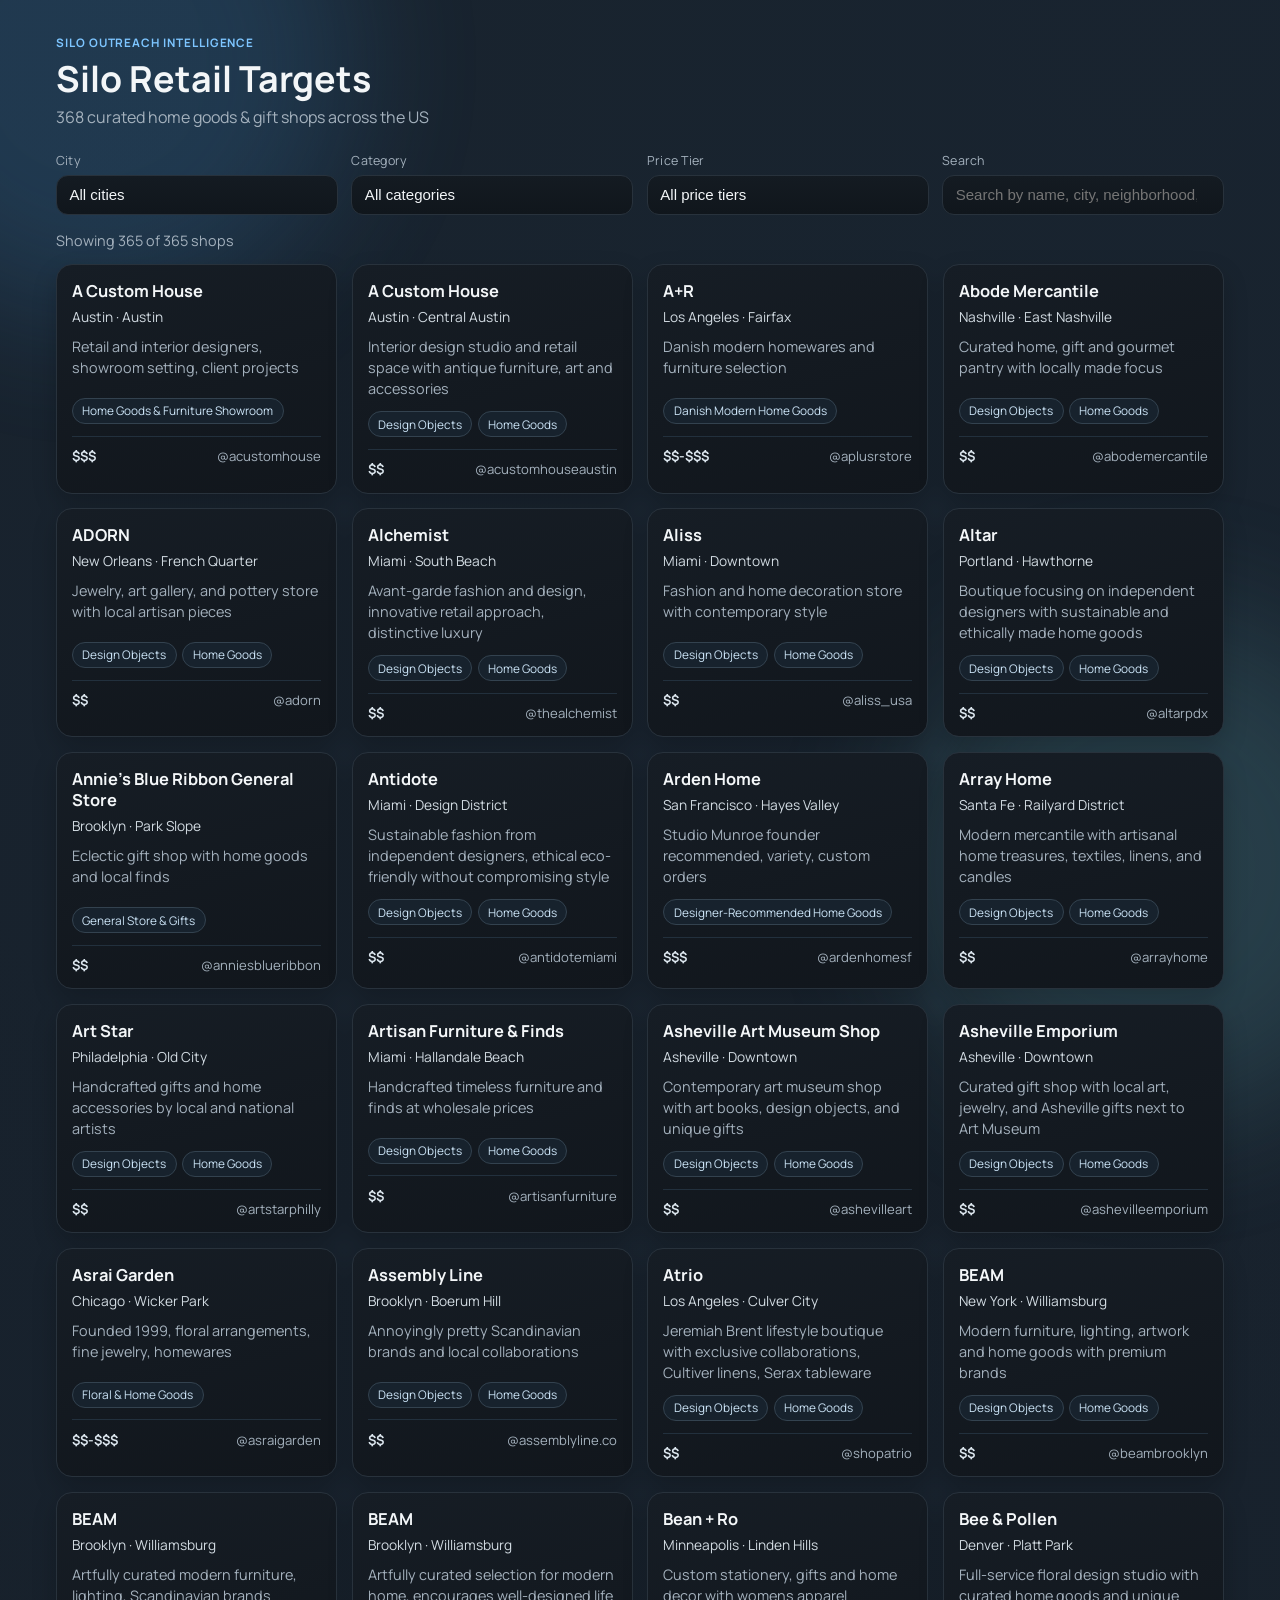
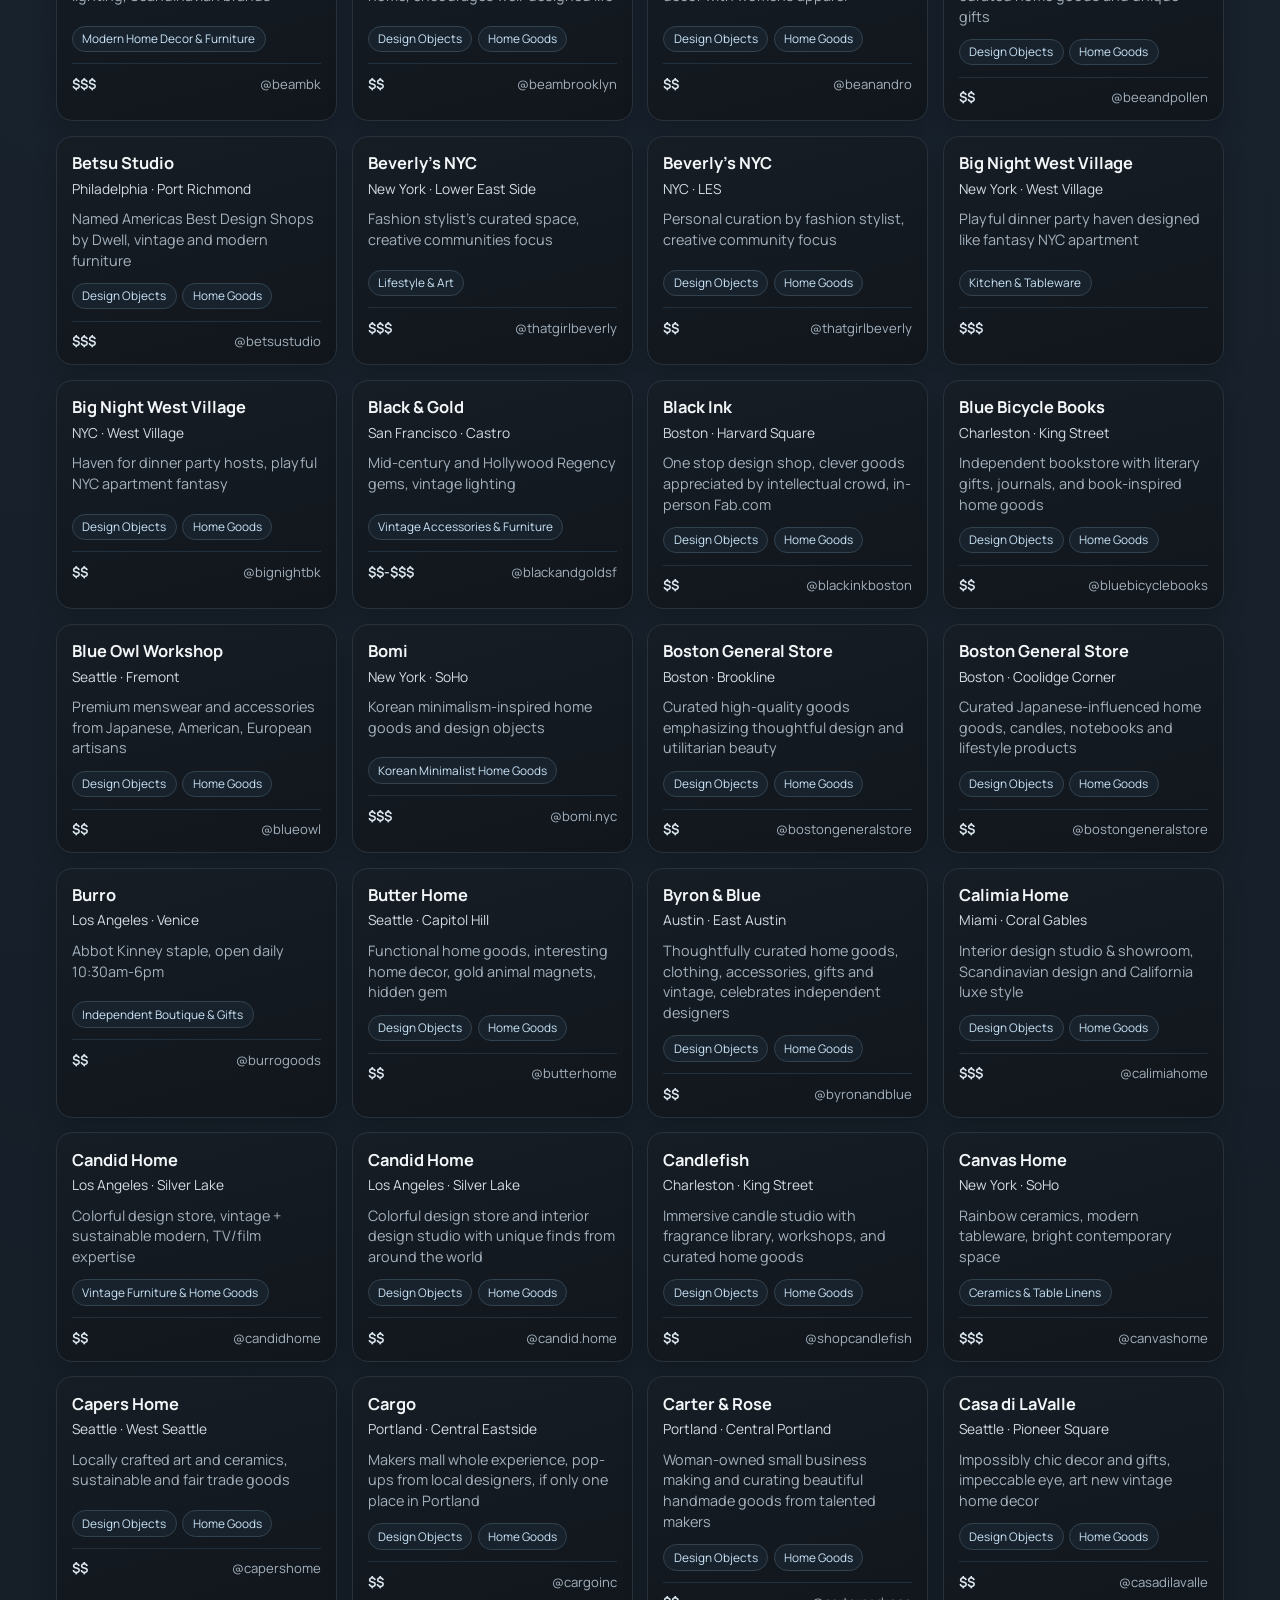
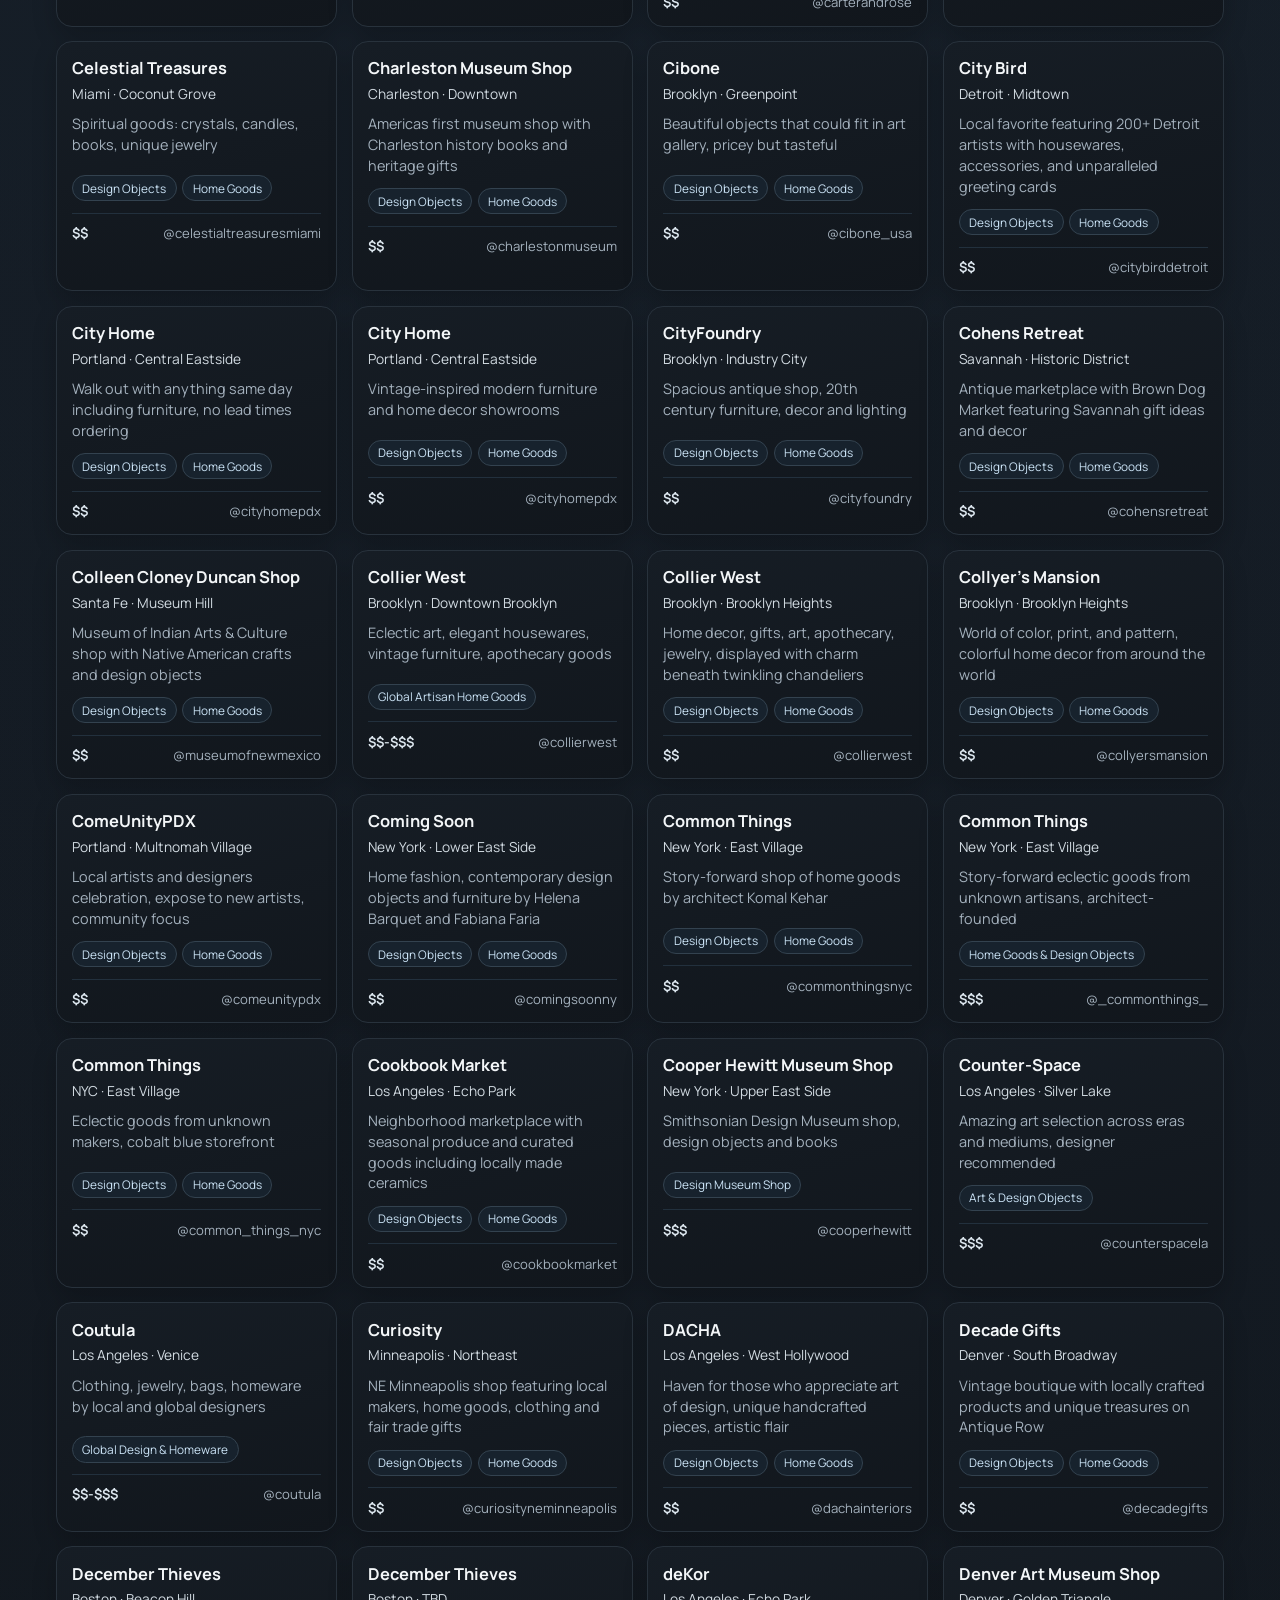
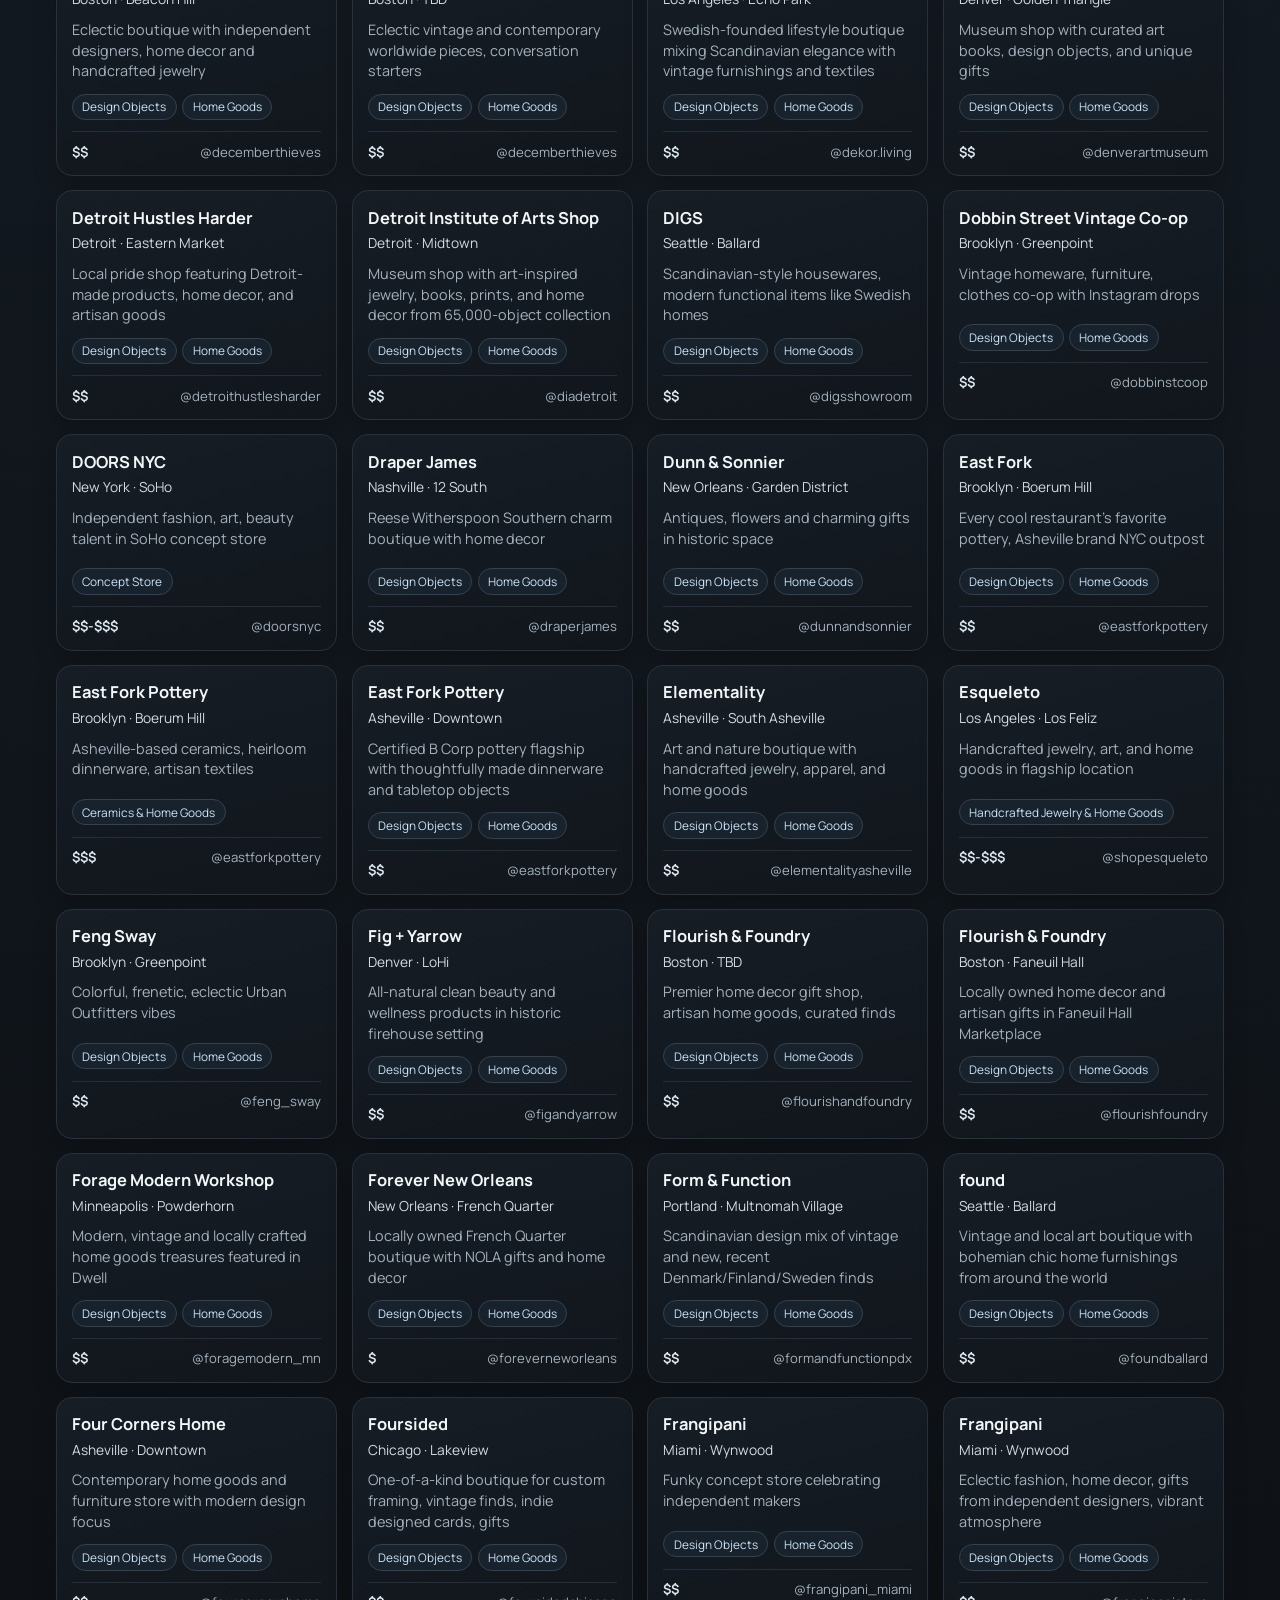
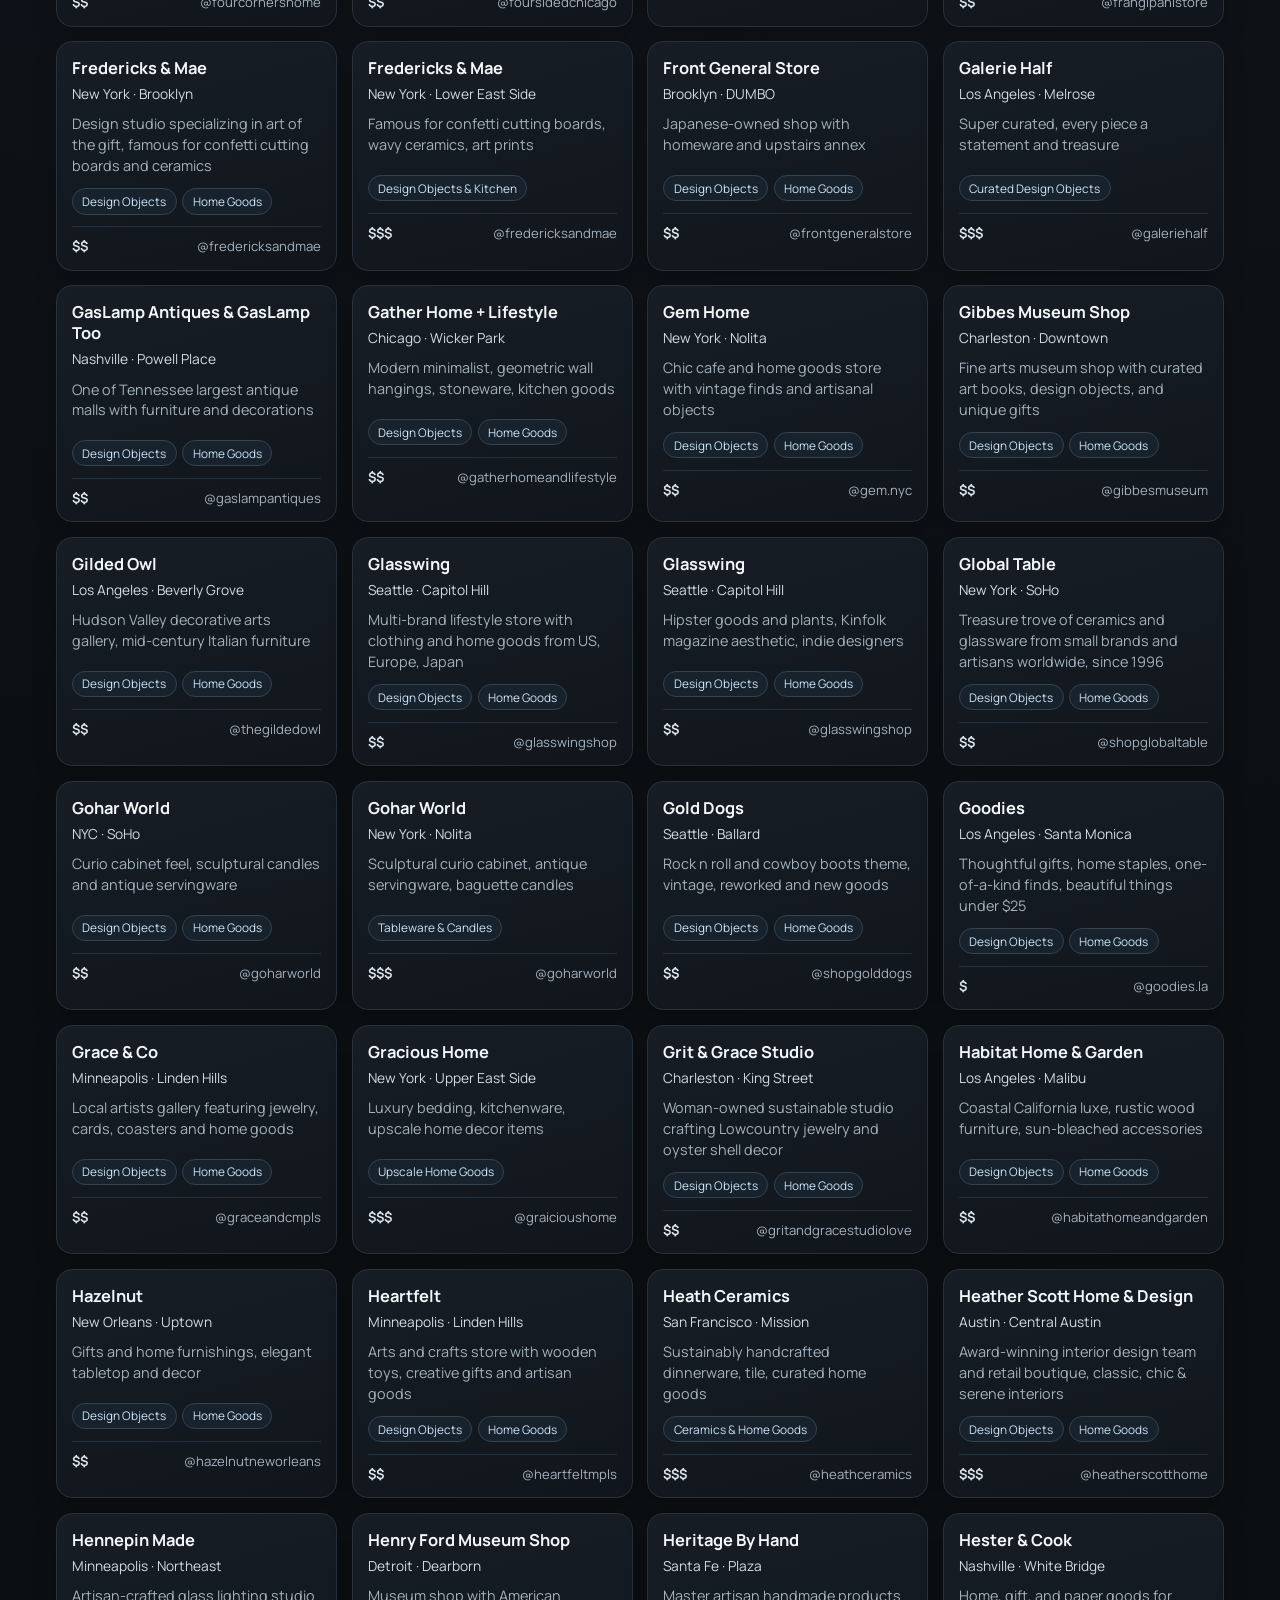
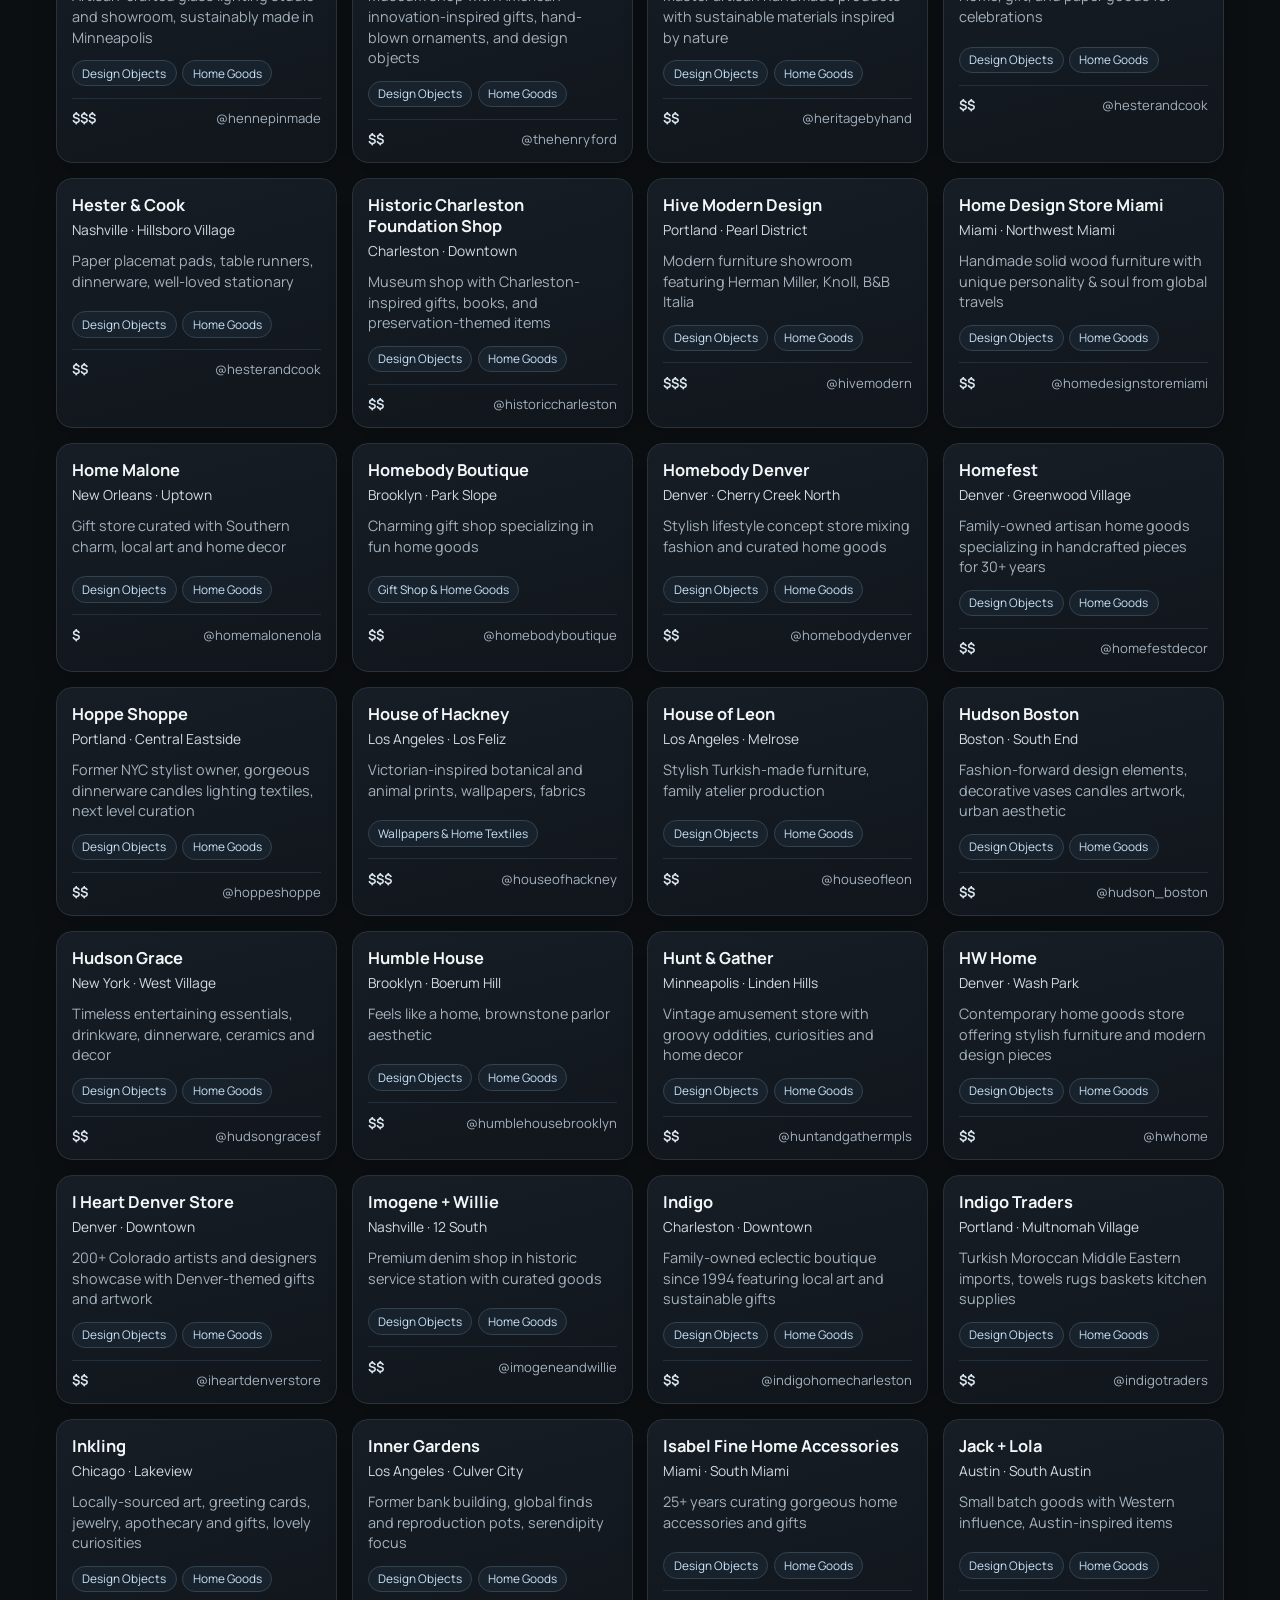
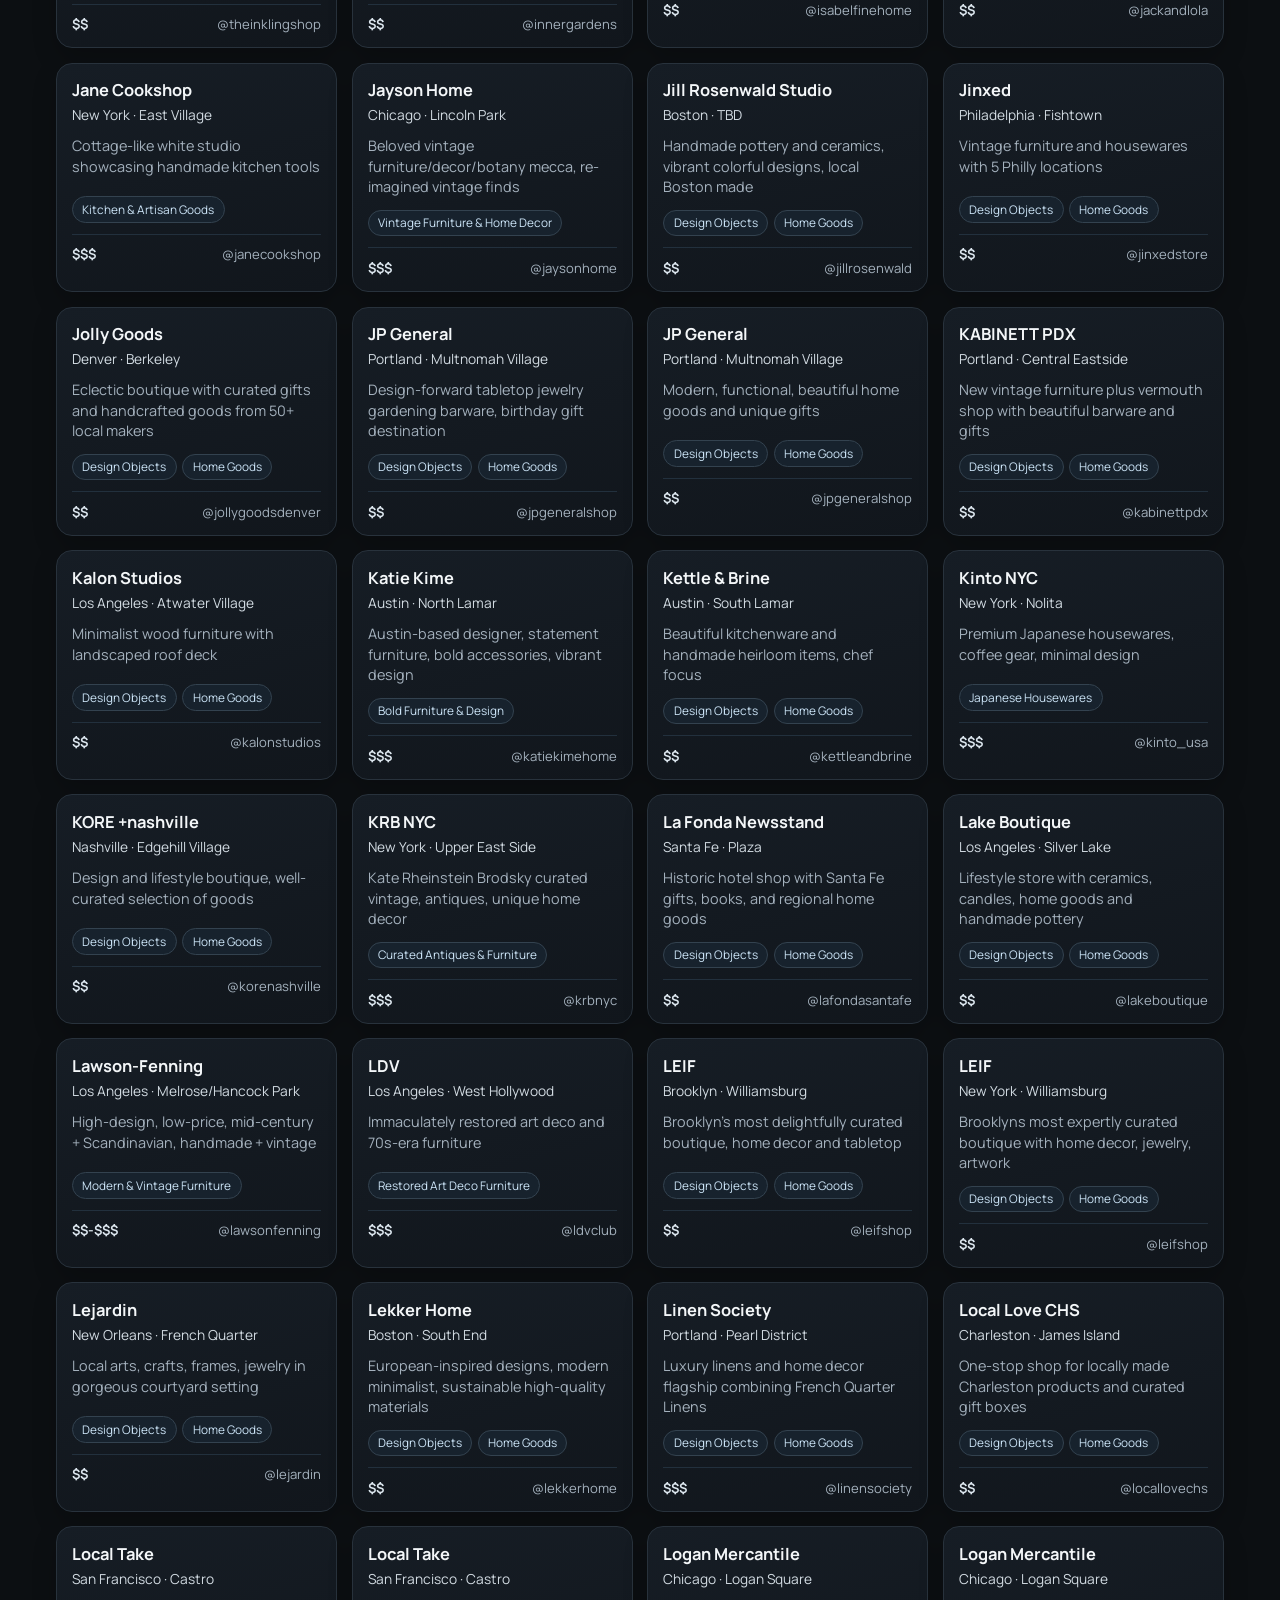
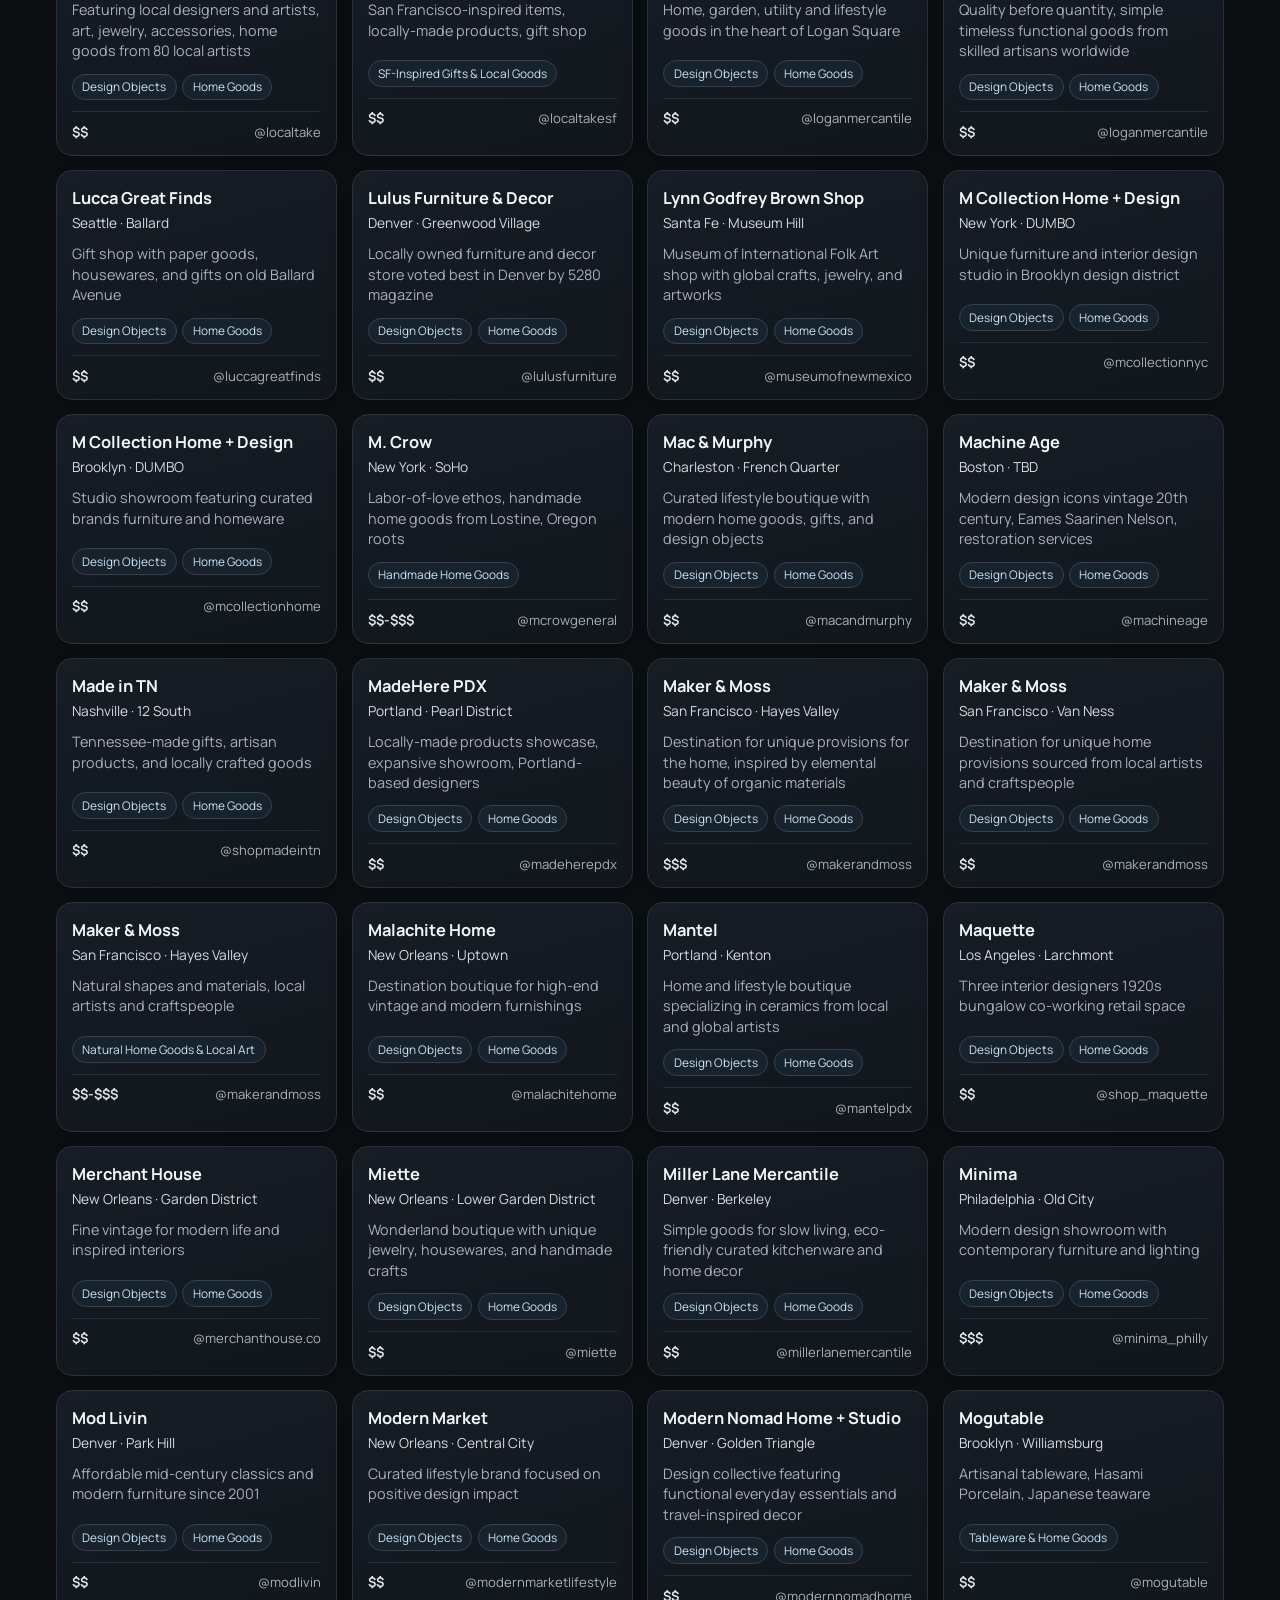
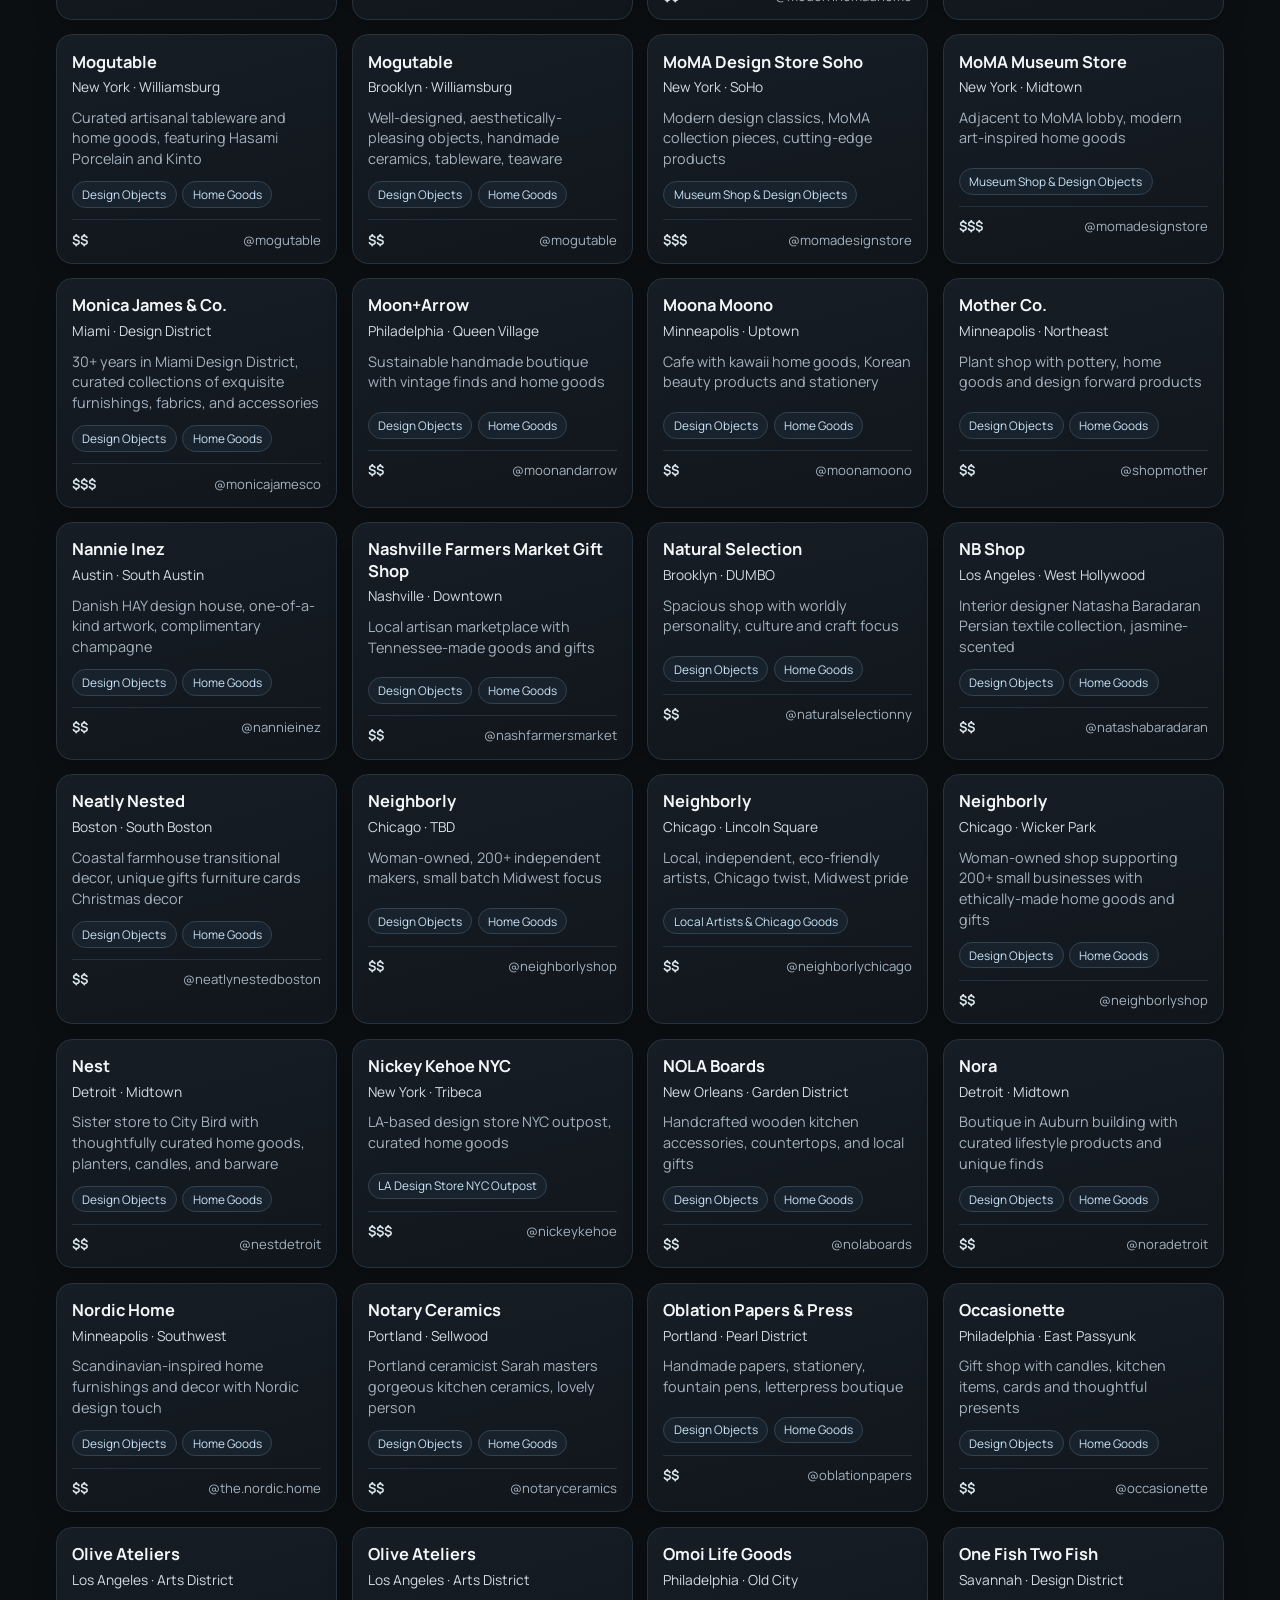
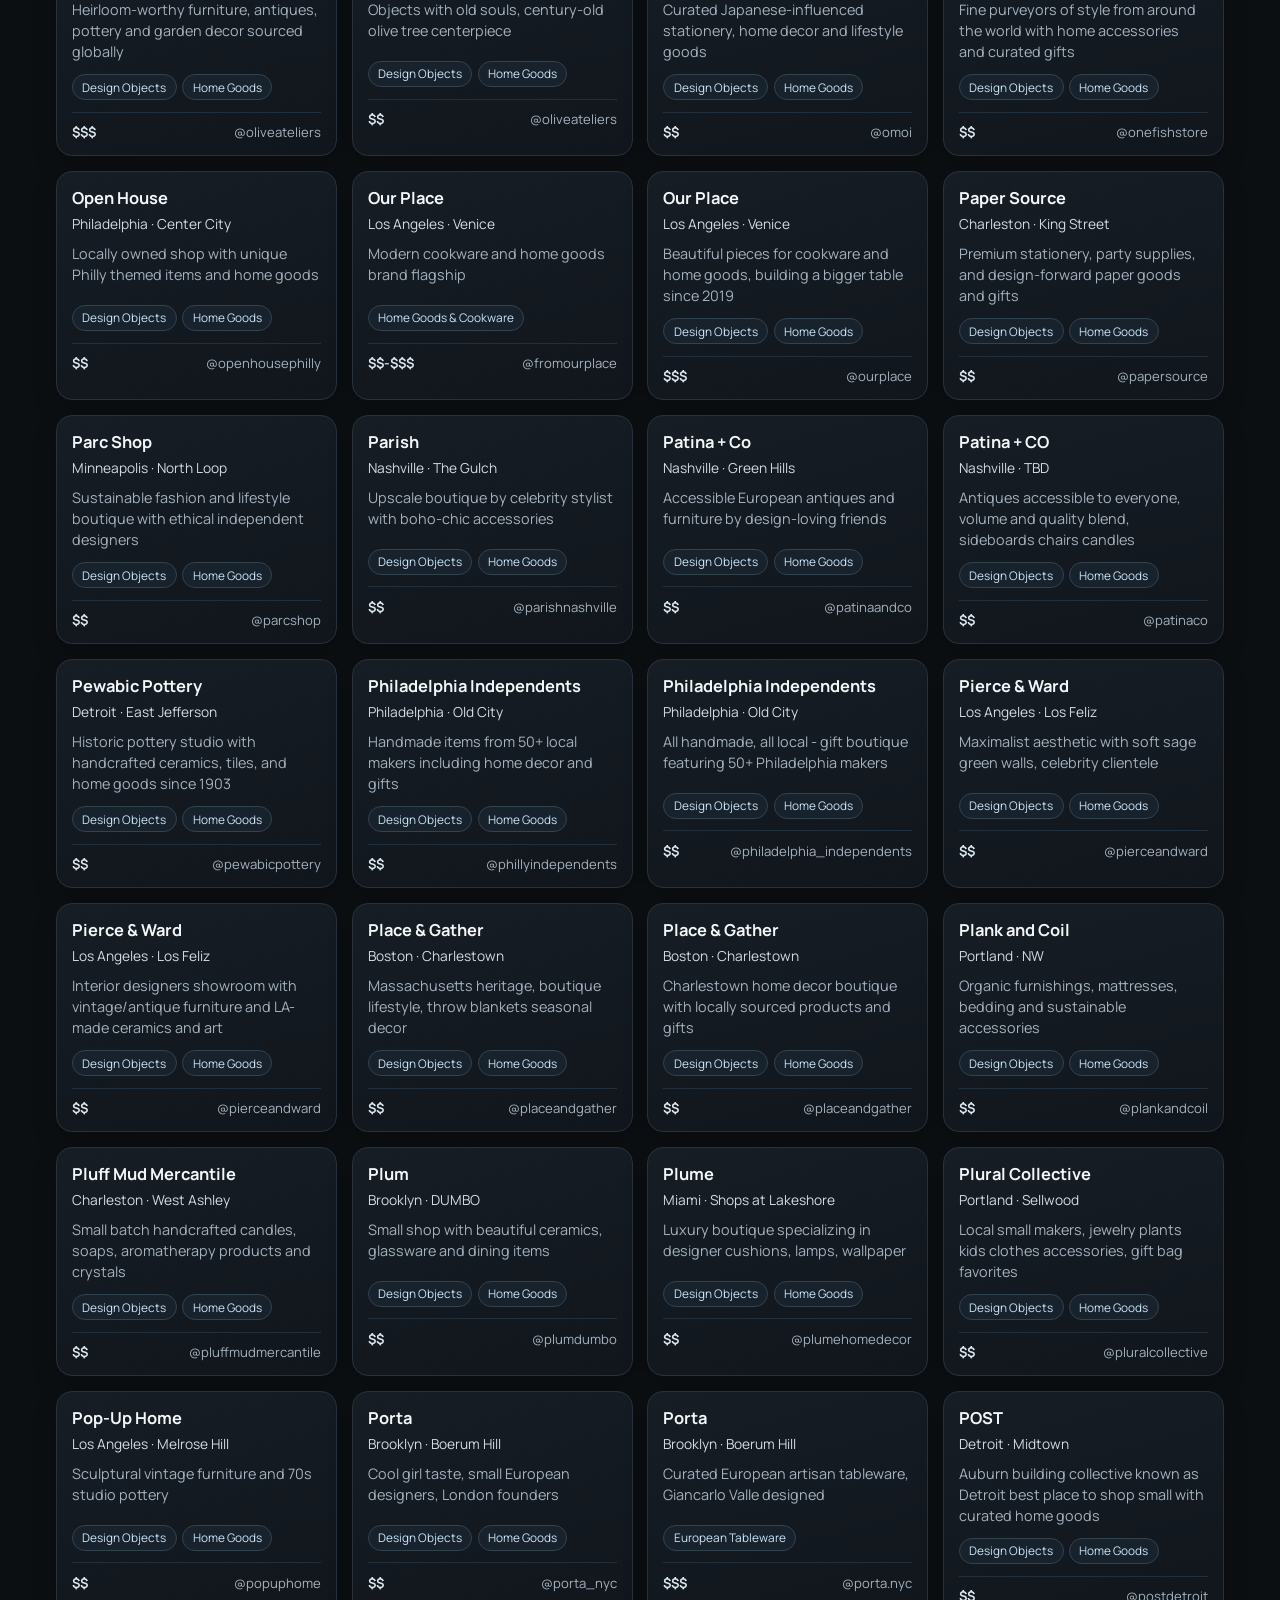
==== index.html @ c19bee5c "Silo retail targets site — 365 curated shops" ====
<!doctype html>
<html lang="en">
  <head>
    <meta charset="UTF-8" />
    <meta name="viewport" content="width=device-width, initial-scale=1.0" />
    <title>Silo Retail Targets</title>
    <link rel="preconnect" href="https://fonts.googleapis.com" />
    <link rel="preconnect" href="https://fonts.gstatic.com" crossorigin />
    <link
      href="https://fonts.googleapis.com/css2?family=Manrope:wght@400;500;600;700;800&display=swap"
      rel="stylesheet"
    />
    <link rel="stylesheet" href="style.css" />
  </head>
  <body>
    <div class="bg-glow bg-glow-1" aria-hidden="true"></div>
    <div class="bg-glow bg-glow-2" aria-hidden="true"></div>

    <main class="page">
      <header class="hero">
        <p class="hero-kicker">Silo Outreach Intelligence</p>
        <h1>Silo Retail Targets</h1>
        <p class="hero-subtitle">368 curated home goods &amp; gift shops across the US</p>
      </header>

      <section class="controls" aria-label="Shop Filters">
        <label class="control">
          <span>City</span>
          <select id="cityFilter">
            <option value="">All cities</option>
          </select>
        </label>

        <label class="control">
          <span>Category</span>
          <select id="categoryFilter">
            <option value="">All categories</option>
          </select>
        </label>

        <label class="control">
          <span>Price Tier</span>
          <select id="priceFilter">
            <option value="">All price tiers</option>
          </select>
        </label>

        <label class="control control-search">
          <span>Search</span>
          <input
            id="searchInput"
            type="search"
            placeholder="Search by name, city, neighborhood, or vibe"
            autocomplete="off"
          />
        </label>
      </section>

      <section class="meta">
        <p id="resultsCount" aria-live="polite"></p>
      </section>

      <section id="cardGrid" class="card-grid" aria-label="Shops"></section>
    </main>

    <script src="script.js"></script>
  </body>
</html>
---- style.css ----
:root {
  --bg: #0c0f12;
  --surface: #13181d;
  --surface-2: #1a2128;
  --text: #f3f6f8;
  --muted: #a4b1bd;
  --accent: #7dc5ff;
  --accent-soft: #4d83ad;
  --border: #28323c;
  --good: #8bd8b3;
  --shadow: 0 18px 45px rgba(0, 0, 0, 0.35);
}

* {
  box-sizing: border-box;
}

body {
  margin: 0;
  min-height: 100vh;
  font-family: "Manrope", "Segoe UI", sans-serif;
  background: radial-gradient(circle at 20% -10%, #18242f 0%, transparent 35%),
    radial-gradient(circle at 90% 0%, #1b2330 0%, transparent 32%), var(--bg);
  color: var(--text);
}

.bg-glow {
  position: fixed;
  pointer-events: none;
  width: 32rem;
  height: 32rem;
  border-radius: 50%;
  filter: blur(70px);
  opacity: 0.18;
  z-index: -1;
}

.bg-glow-1 {
  background: #48a1e9;
  top: -12rem;
  left: -10rem;
}

.bg-glow-2 {
  background: #6bbcc4;
  bottom: -14rem;
  right: -8rem;
}

.page {
  max-width: 1200px;
  margin: 0 auto;
  padding: 2.2rem 1rem 3rem;
}

.hero {
  margin-bottom: 1.5rem;
}

.hero-kicker {
  margin: 0;
  color: var(--accent);
  text-transform: uppercase;
  letter-spacing: 0.08em;
  font-size: 0.73rem;
  font-weight: 700;
}

h1 {
  margin: 0.45rem 0 0.4rem;
  font-size: clamp(1.7rem, 2.8vw, 2.5rem);
  line-height: 1.15;
}

.hero-subtitle {
  margin: 0;
  color: var(--muted);
}

.controls {
  display: grid;
  grid-template-columns: repeat(4, minmax(0, 1fr));
  gap: 0.85rem;
  margin: 1.5rem 0 0.95rem;
}

.control {
  display: flex;
  flex-direction: column;
  gap: 0.35rem;
}

.control span {
  color: var(--muted);
  font-size: 0.78rem;
  letter-spacing: 0.02em;
}

select,
input[type="search"] {
  appearance: none;
  width: 100%;
  border: 1px solid var(--border);
  background: linear-gradient(180deg, #141b22, #10161c);
  color: var(--text);
  border-radius: 12px;
  font-size: 0.94rem;
  padding: 0.68rem 0.78rem;
  outline: none;
  transition: border-color 160ms ease, box-shadow 160ms ease;
}

select:focus,
input[type="search"]:focus {
  border-color: var(--accent-soft);
  box-shadow: 0 0 0 3px rgba(125, 197, 255, 0.16);
}

.meta {
  margin-bottom: 0.9rem;
}

#resultsCount {
  margin: 0;
  color: var(--muted);
  font-size: 0.9rem;
}

.card-grid {
  display: grid;
  grid-template-columns: repeat(auto-fill, minmax(265px, 1fr));
  gap: 0.9rem;
}

.card {
  background: linear-gradient(165deg, #161d25 0%, #11161c 100%);
  border: 1px solid var(--border);
  border-radius: 16px;
  padding: 0.95rem 0.95rem 0.9rem;
  box-shadow: 0 10px 24px rgba(0, 0, 0, 0.2);
  transition: transform 180ms ease, box-shadow 180ms ease, border-color 180ms ease;
}

.card:hover {
  transform: translateY(-3px);
  border-color: #365062;
  box-shadow: var(--shadow);
}

.shop-name {
  margin: 0 0 0.35rem;
  font-size: 1.03rem;
  line-height: 1.28;
}

.shop-name a {
  color: var(--text);
  text-decoration: none;
}

.shop-name a:hover {
  color: var(--accent);
}

.location {
  margin: 0;
  color: #d2dbe2;
  font-size: 0.86rem;
}

.vibe {
  margin: 0.72rem 0;
  color: var(--muted);
  font-size: 0.9rem;
  line-height: 1.44;
  min-height: 3.4em;
}

.tags {
  display: flex;
  flex-wrap: wrap;
  gap: 0.35rem;
  margin-bottom: 0.72rem;
}

.tag {
  display: inline-flex;
  align-items: center;
  border: 1px solid #33424f;
  color: #cce4f7;
  background: #17222d;
  border-radius: 999px;
  padding: 0.23rem 0.58rem;
  font-size: 0.74rem;
}

.card-footer {
  display: flex;
  justify-content: space-between;
  align-items: center;
  gap: 0.8rem;
  border-top: 1px solid #22303d;
  padding-top: 0.64rem;
}

.price {
  color: #dce6ee;
  font-weight: 700;
  font-size: 0.84rem;
}

.links {
  display: flex;
  align-items: center;
  gap: 0.65rem;
  flex-wrap: wrap;
  justify-content: flex-end;
}

.links a,
.rating {
  color: var(--muted);
  font-size: 0.82rem;
  text-decoration: none;
}

.links a:hover {
  color: var(--accent);
}

.rating {
  color: var(--good);
  font-weight: 600;
}

.empty {
  border: 1px dashed var(--border);
  border-radius: 14px;
  padding: 1.1rem;
  color: var(--muted);
  background: rgba(17, 22, 28, 0.65);
}

@media (max-width: 980px) {
  .controls {
    grid-template-columns: repeat(2, minmax(0, 1fr));
  }
}

@media (max-width: 640px) {
  .page {
    padding: 1.25rem 0.78rem 2.2rem;
  }

  .controls {
    grid-template-columns: 1fr;
  }

  .vibe {
    min-height: 0;
  }
}
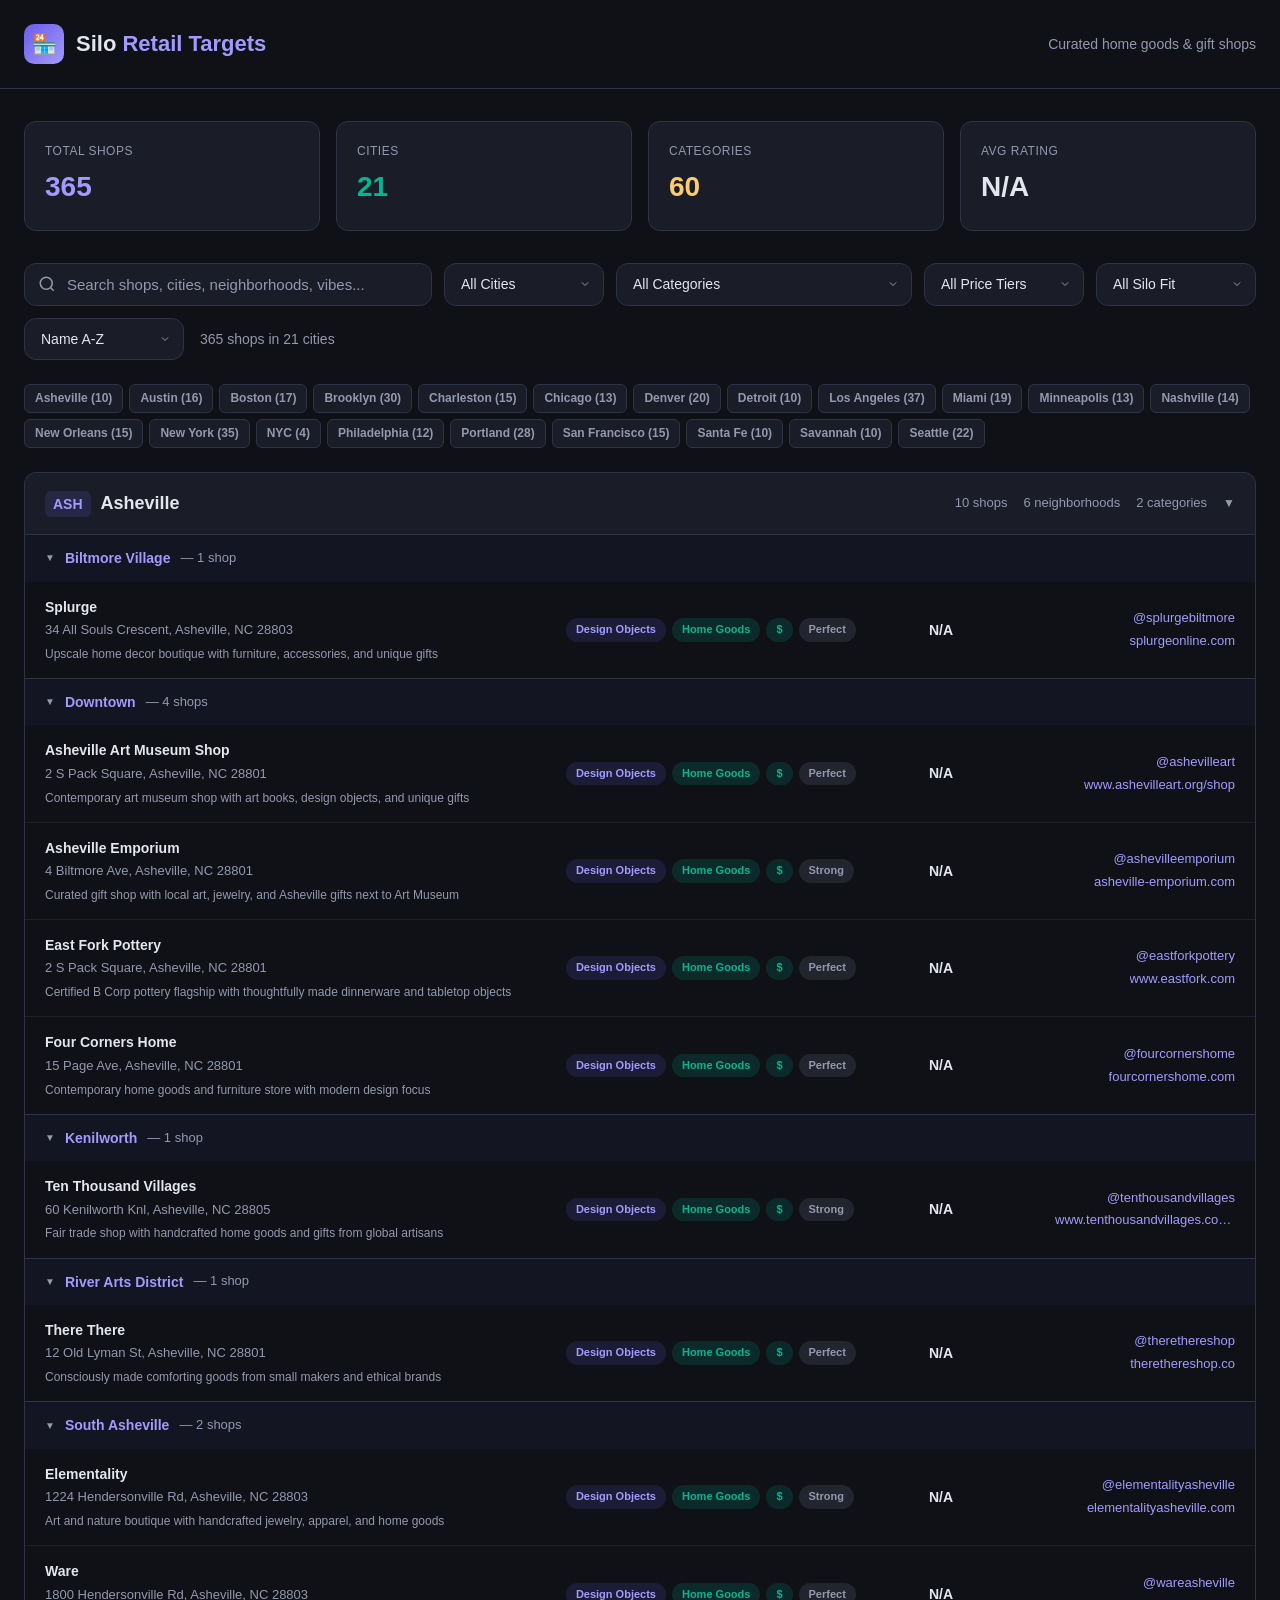
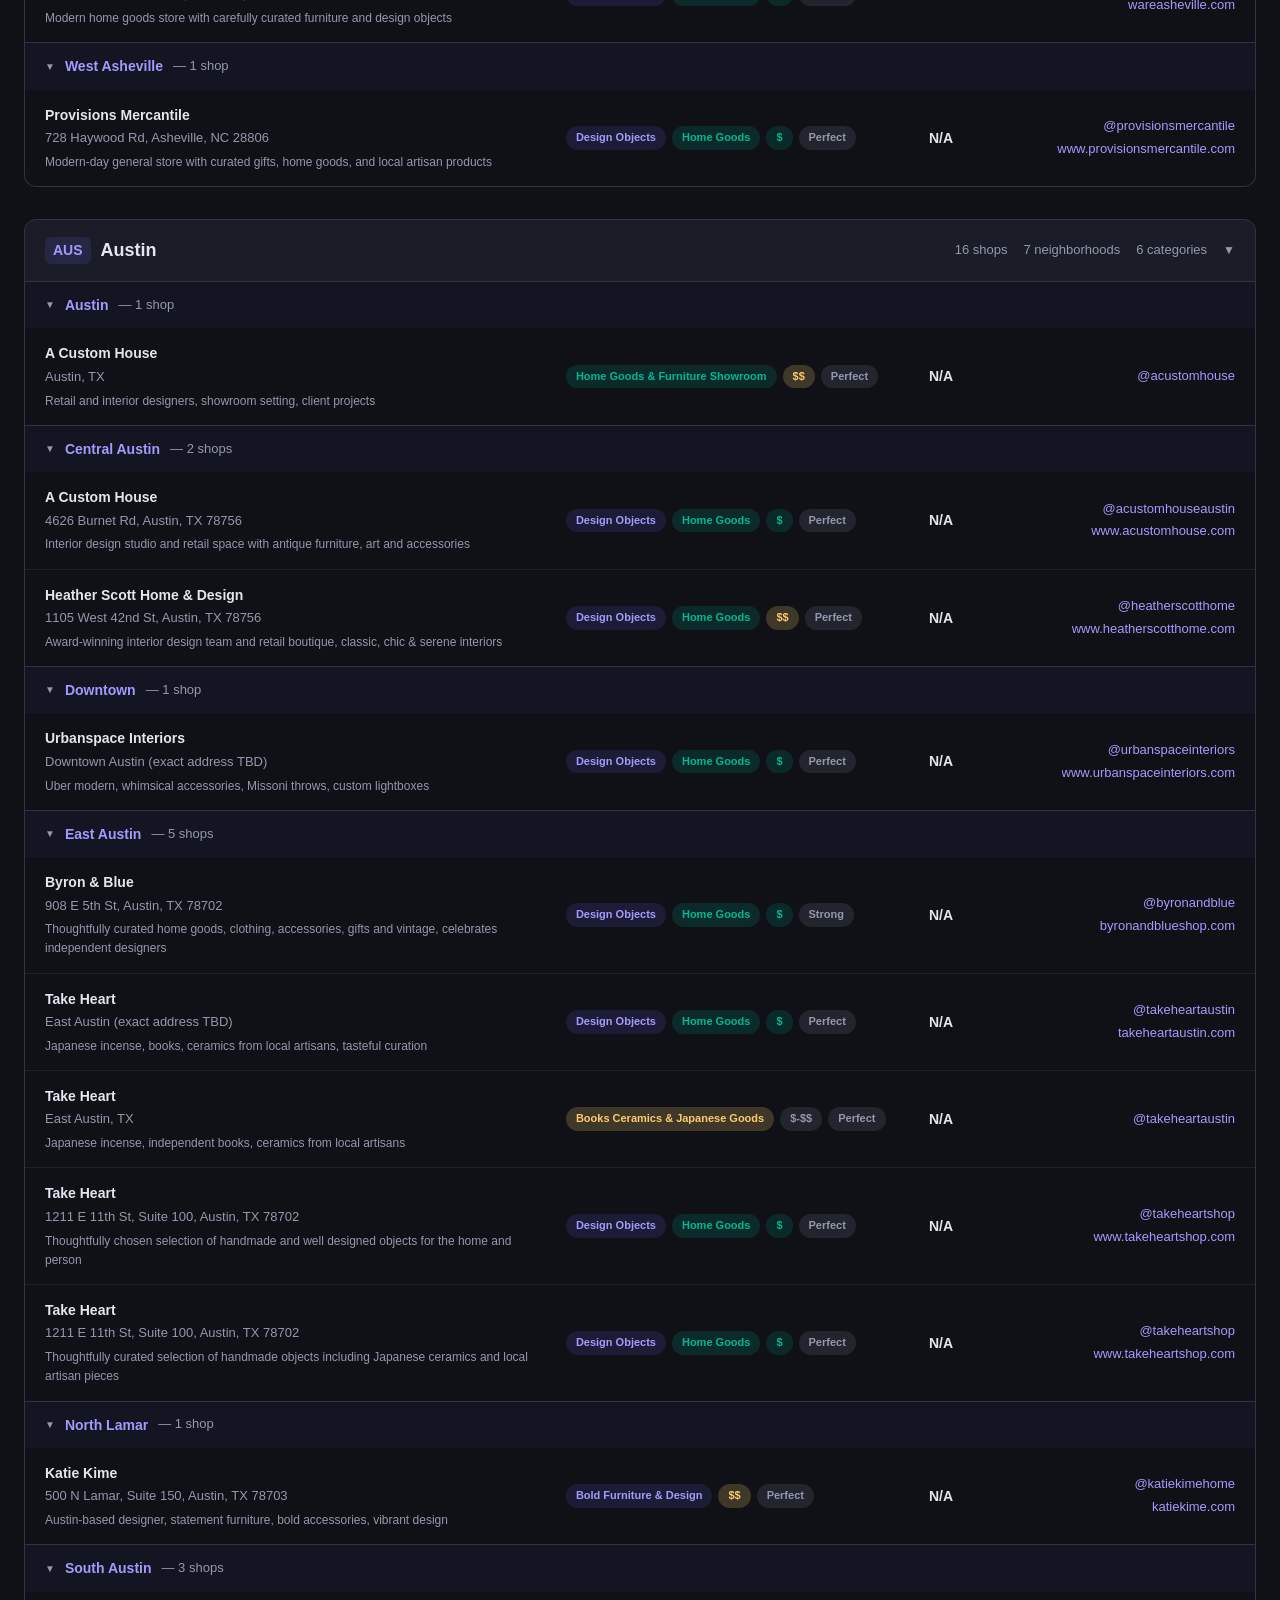
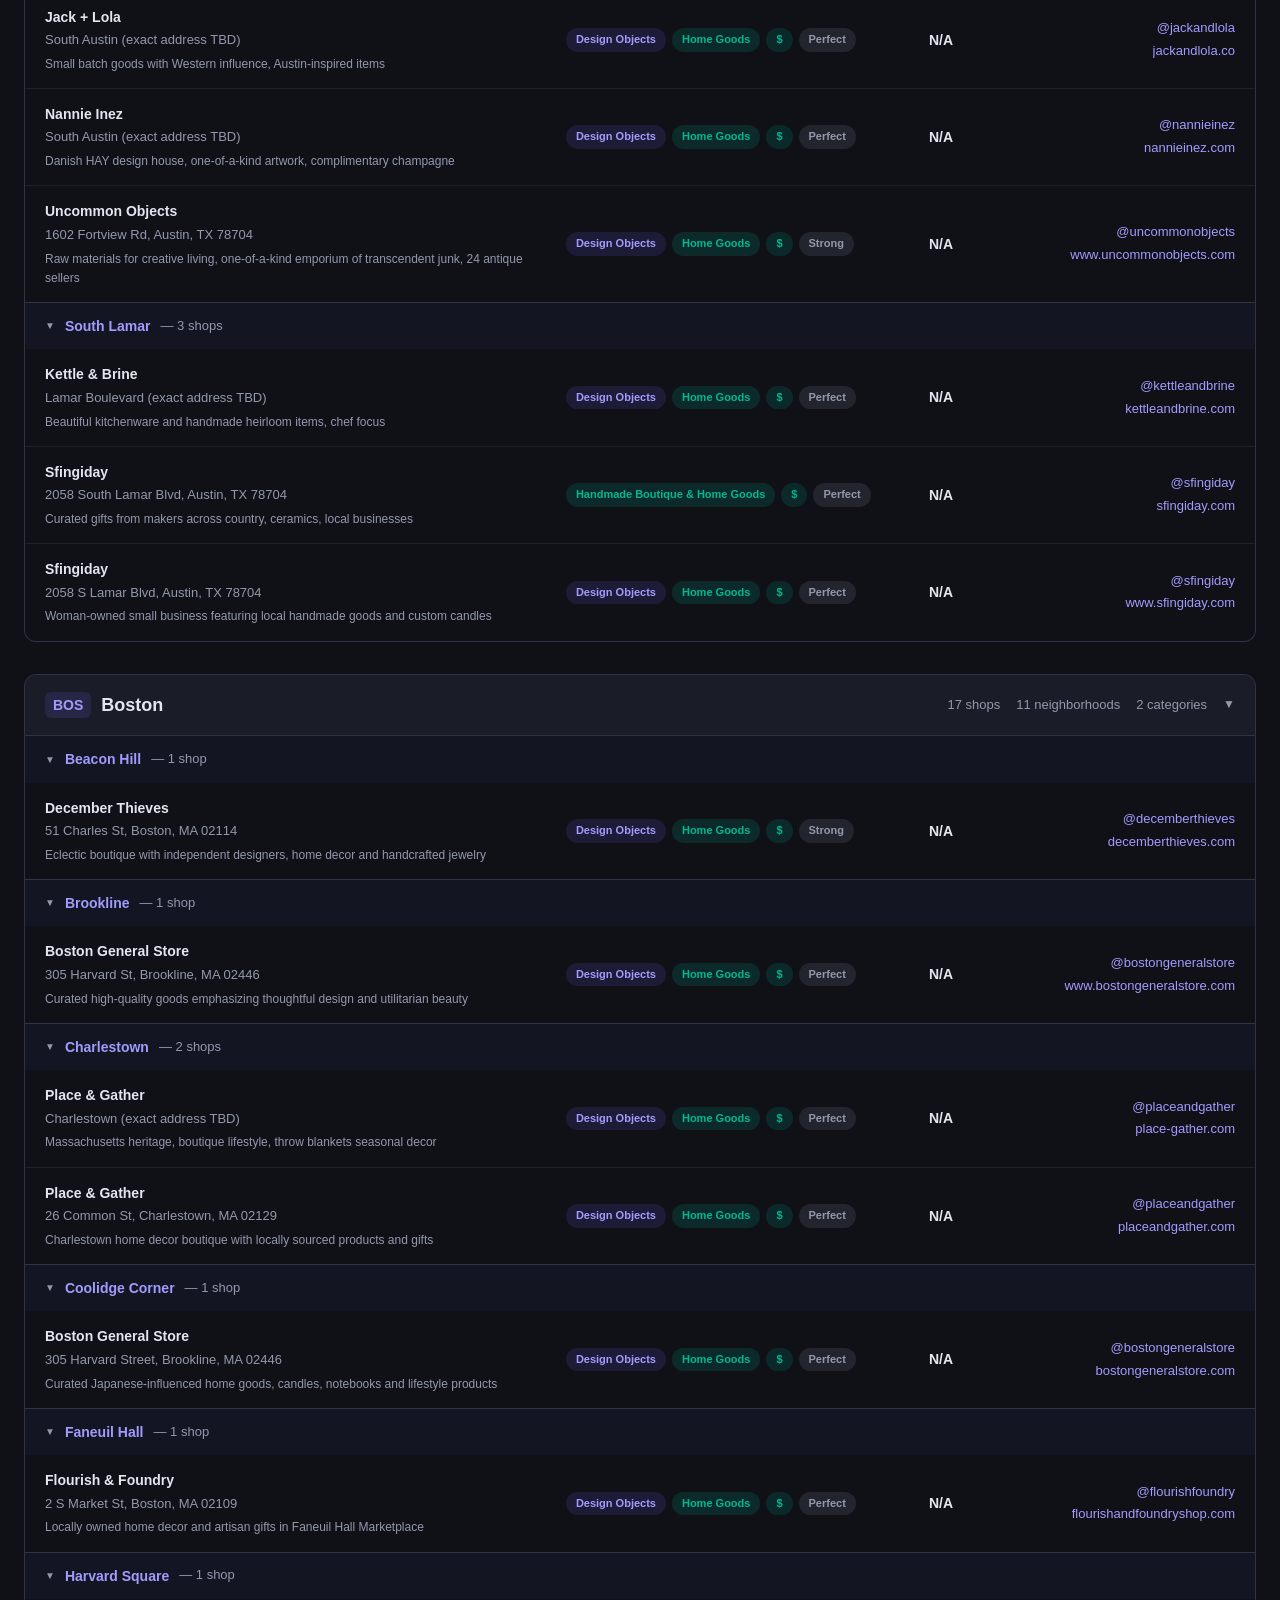
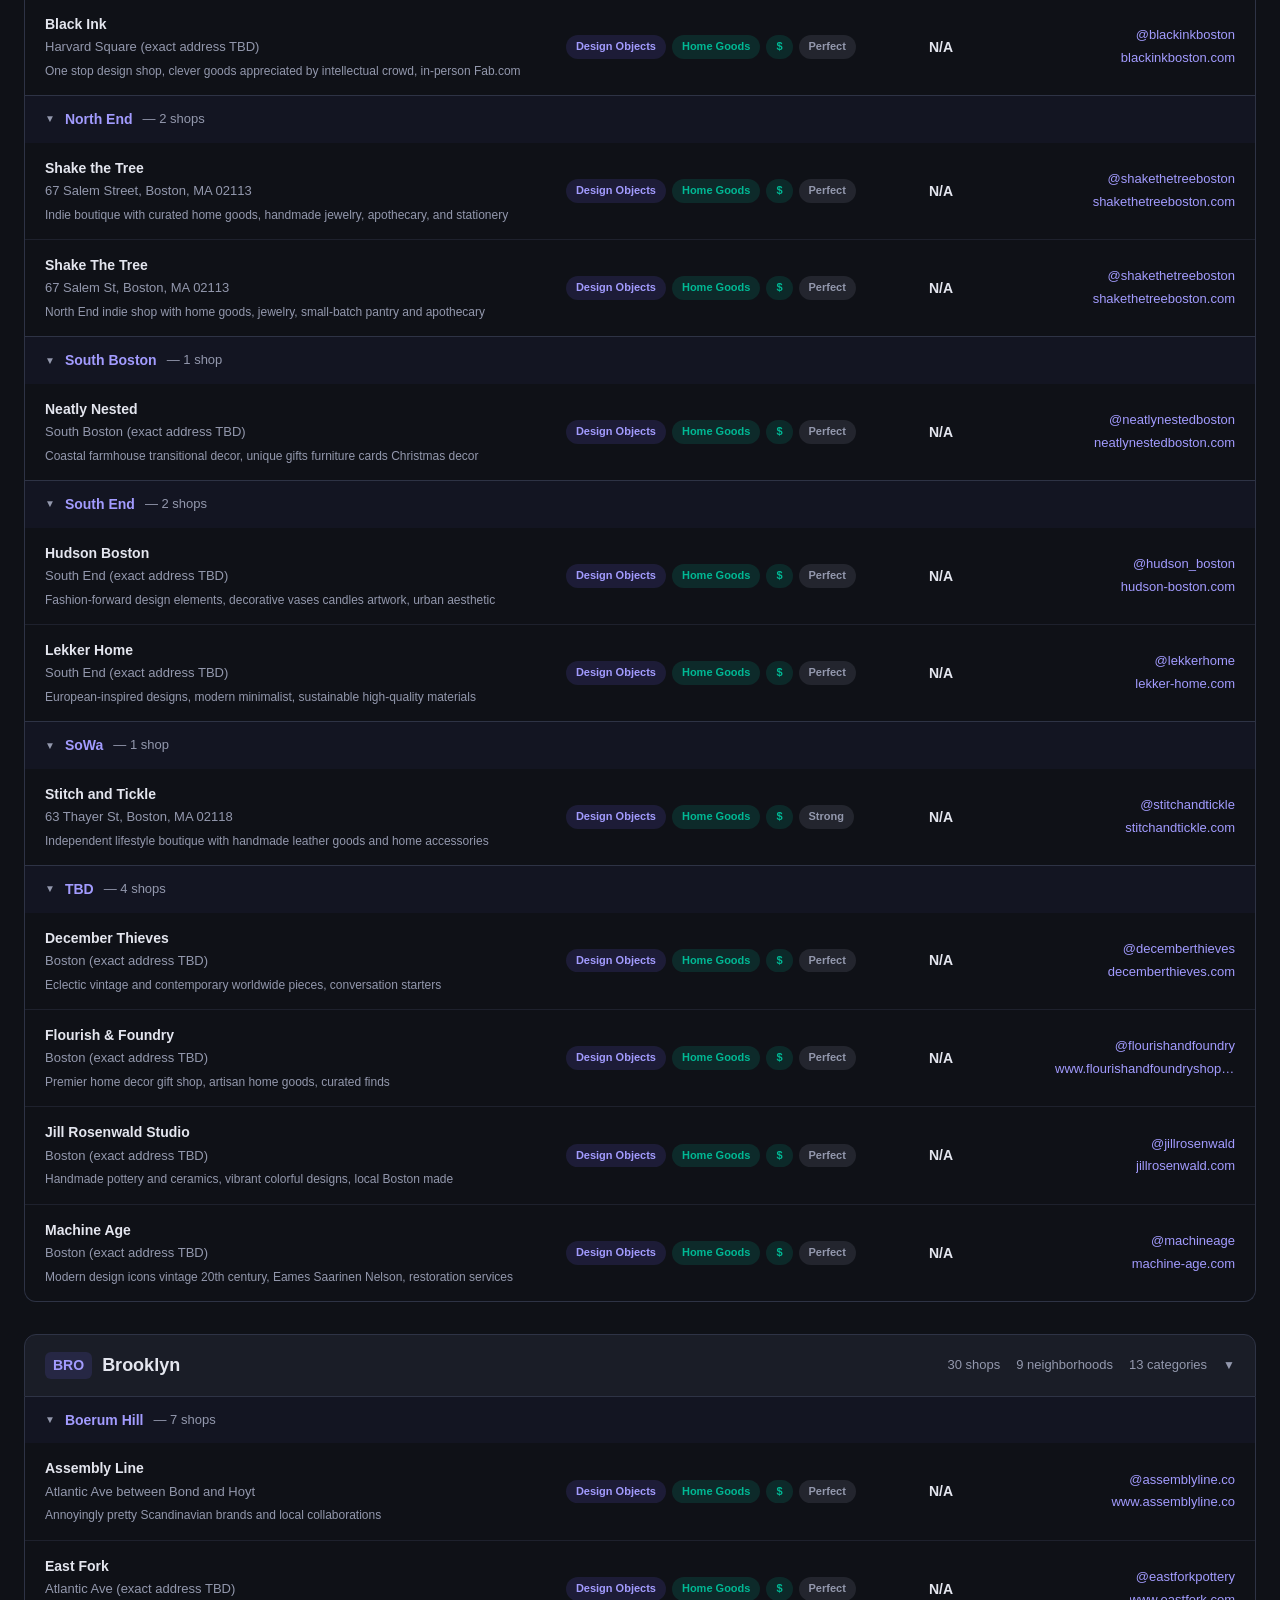
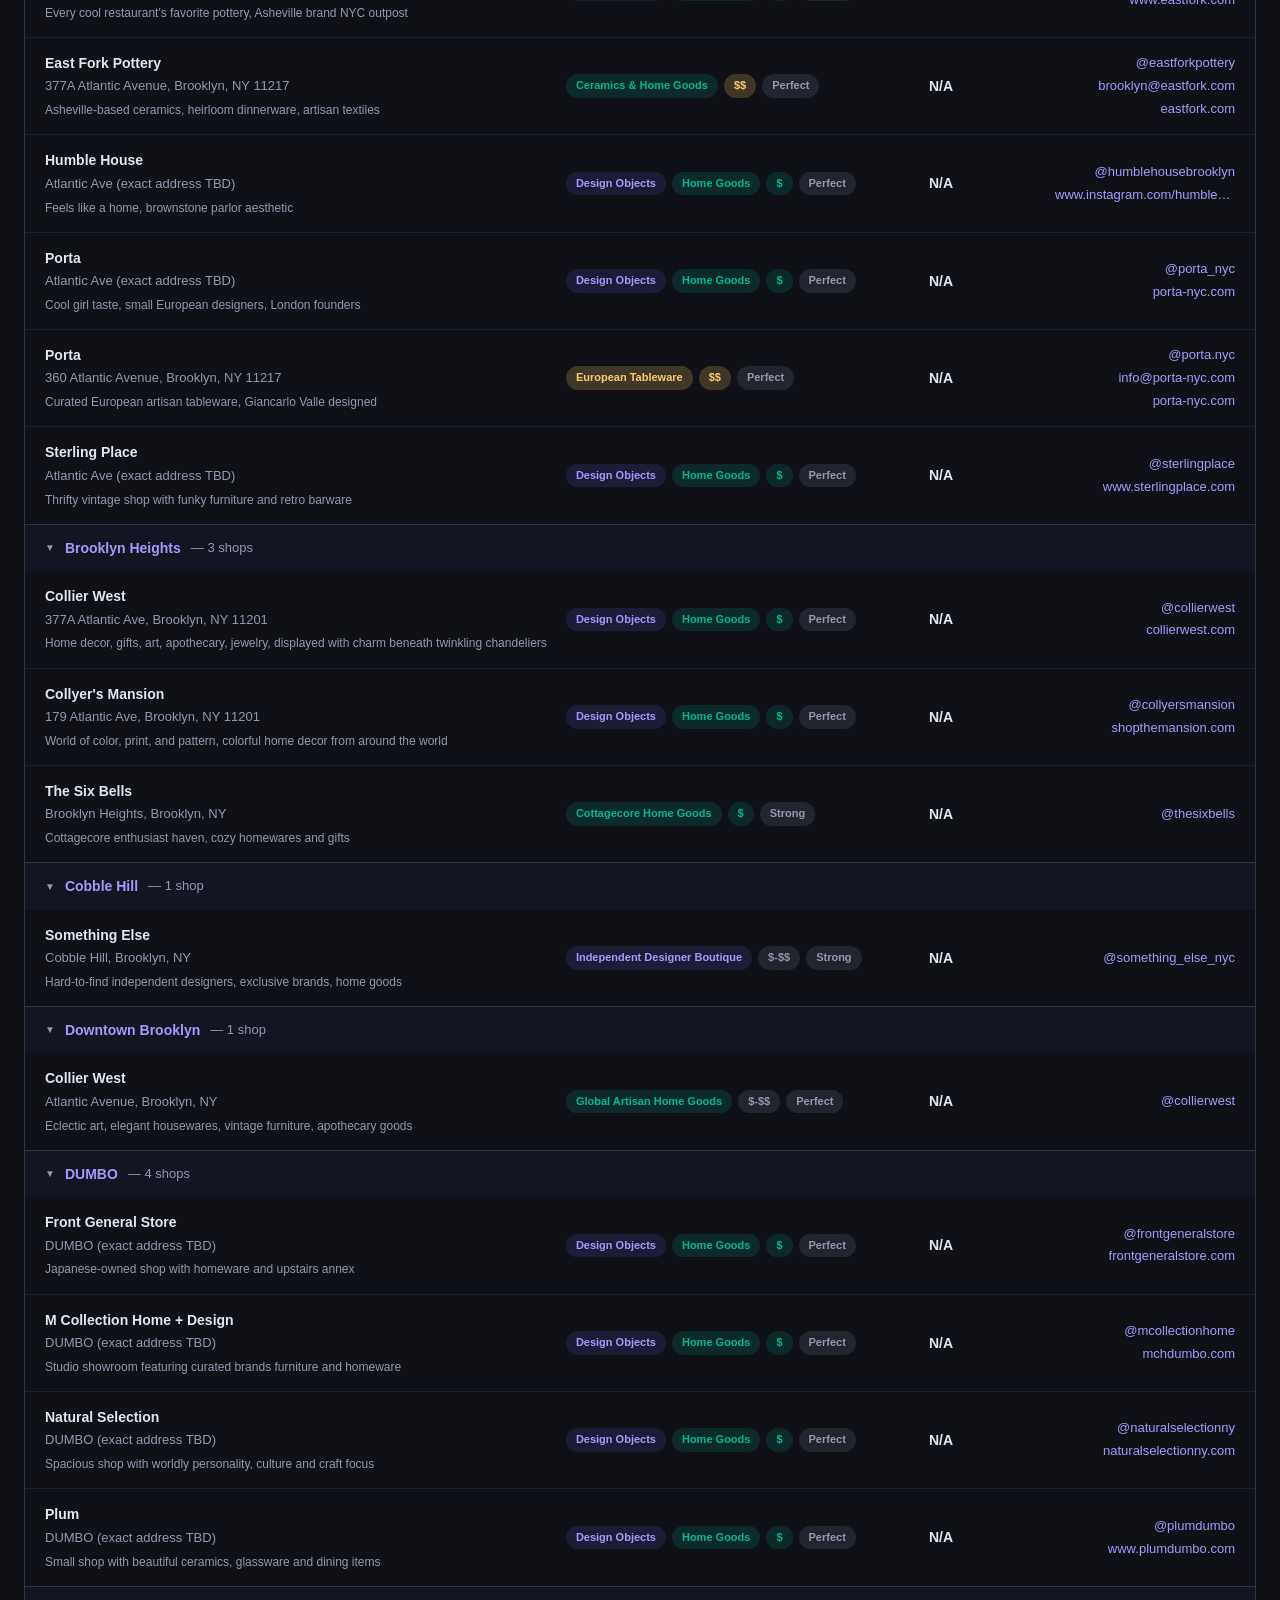
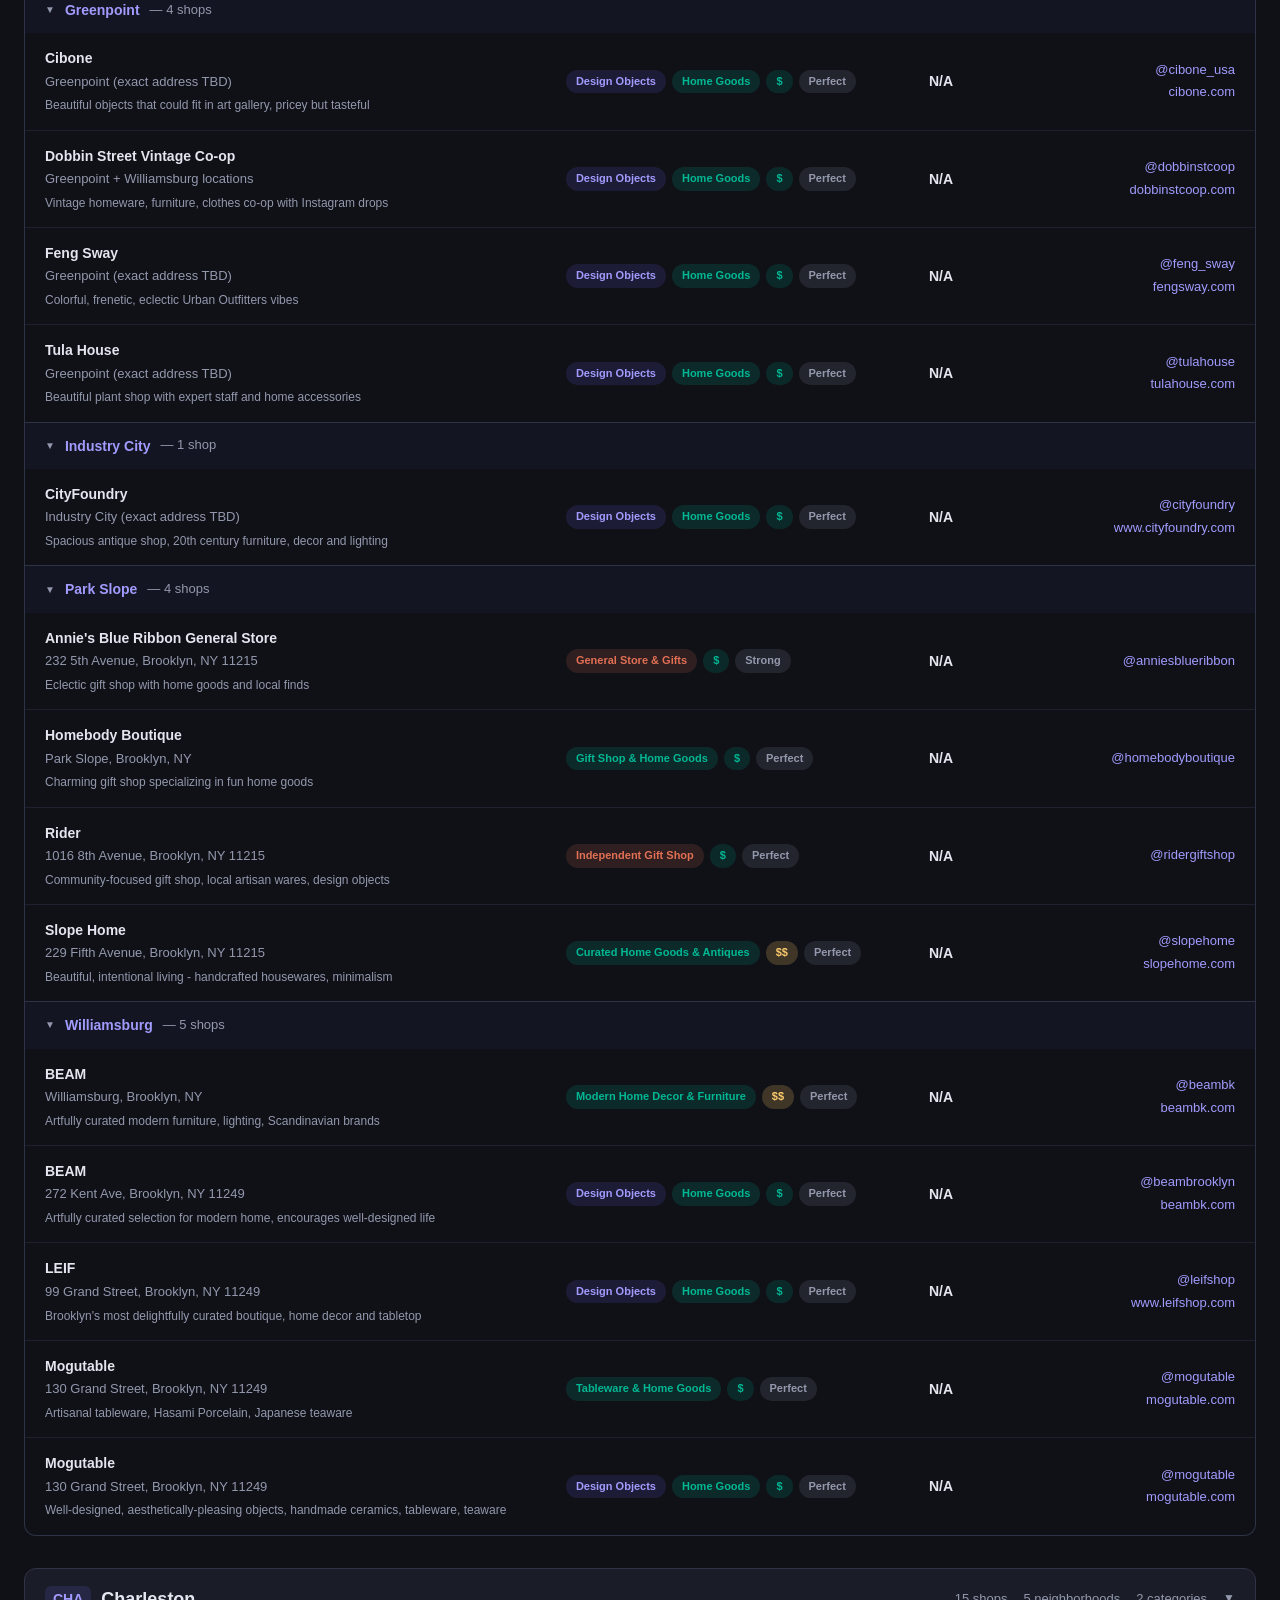
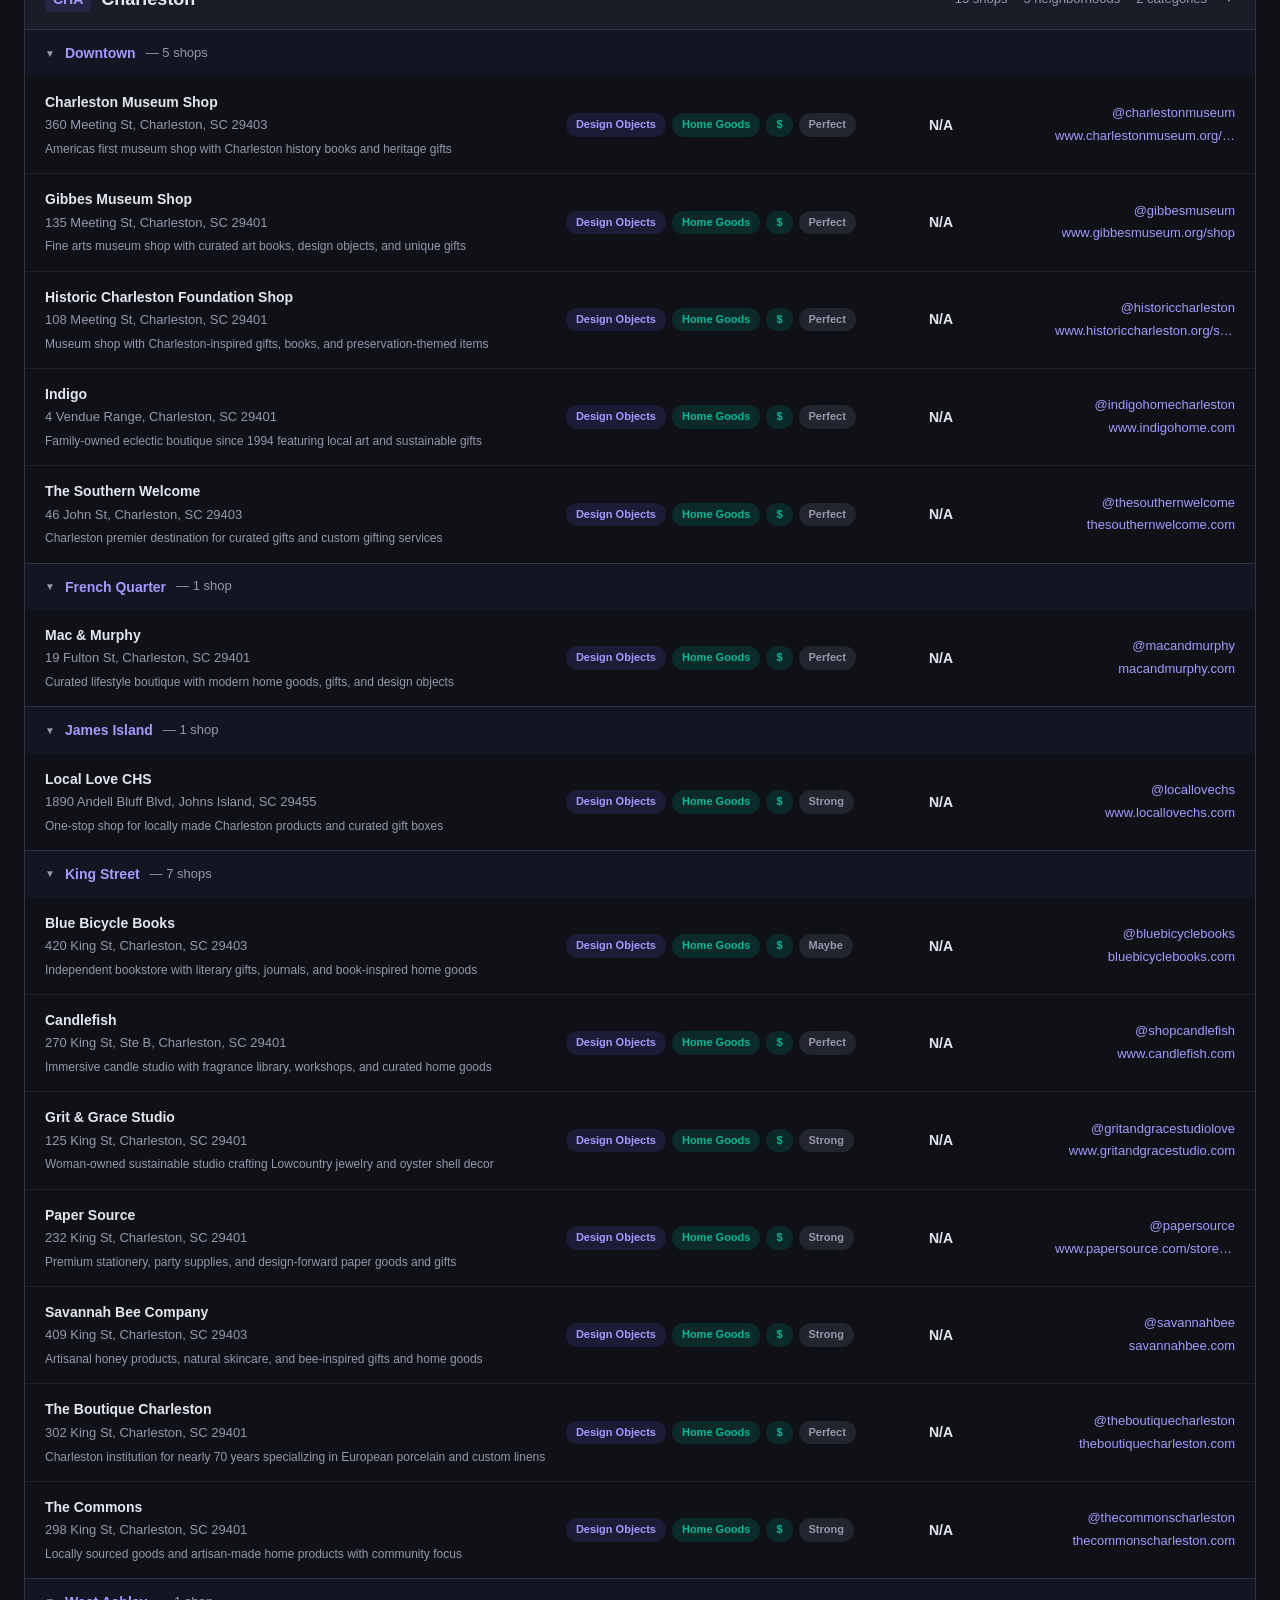
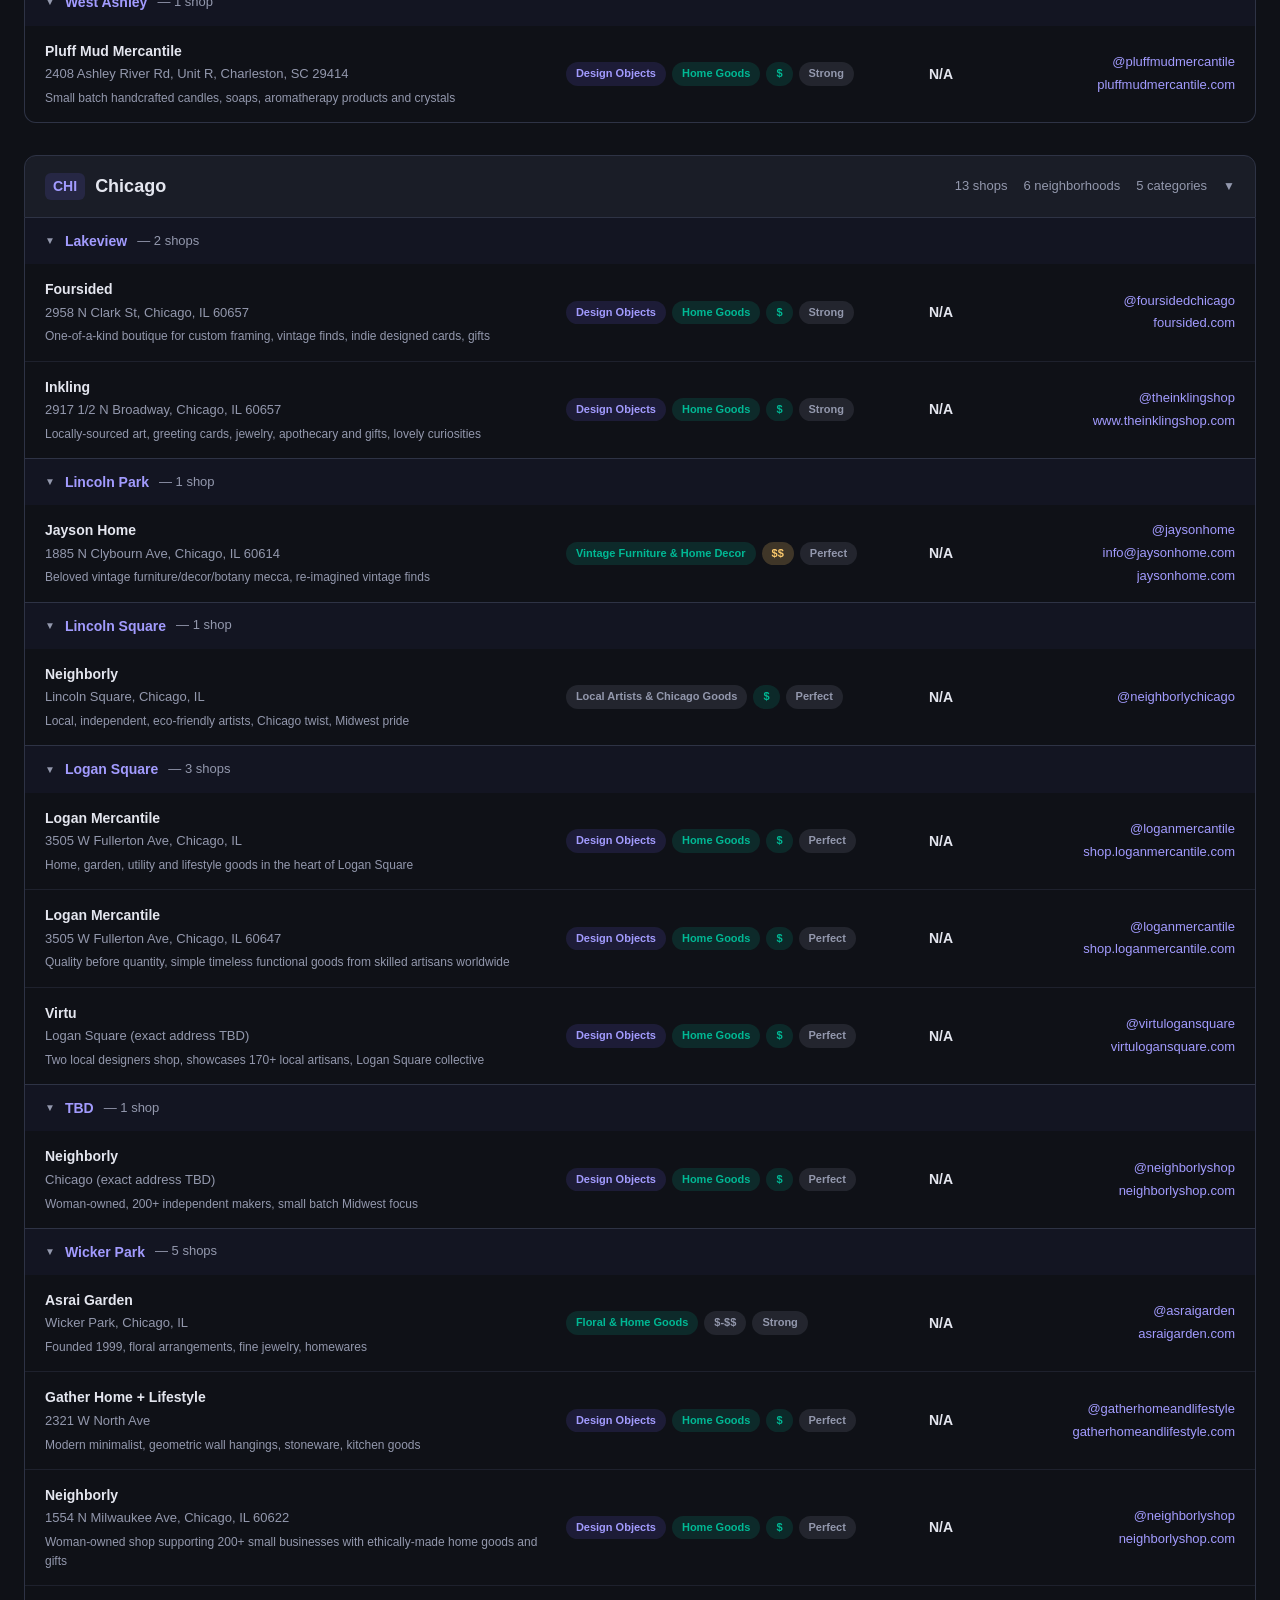
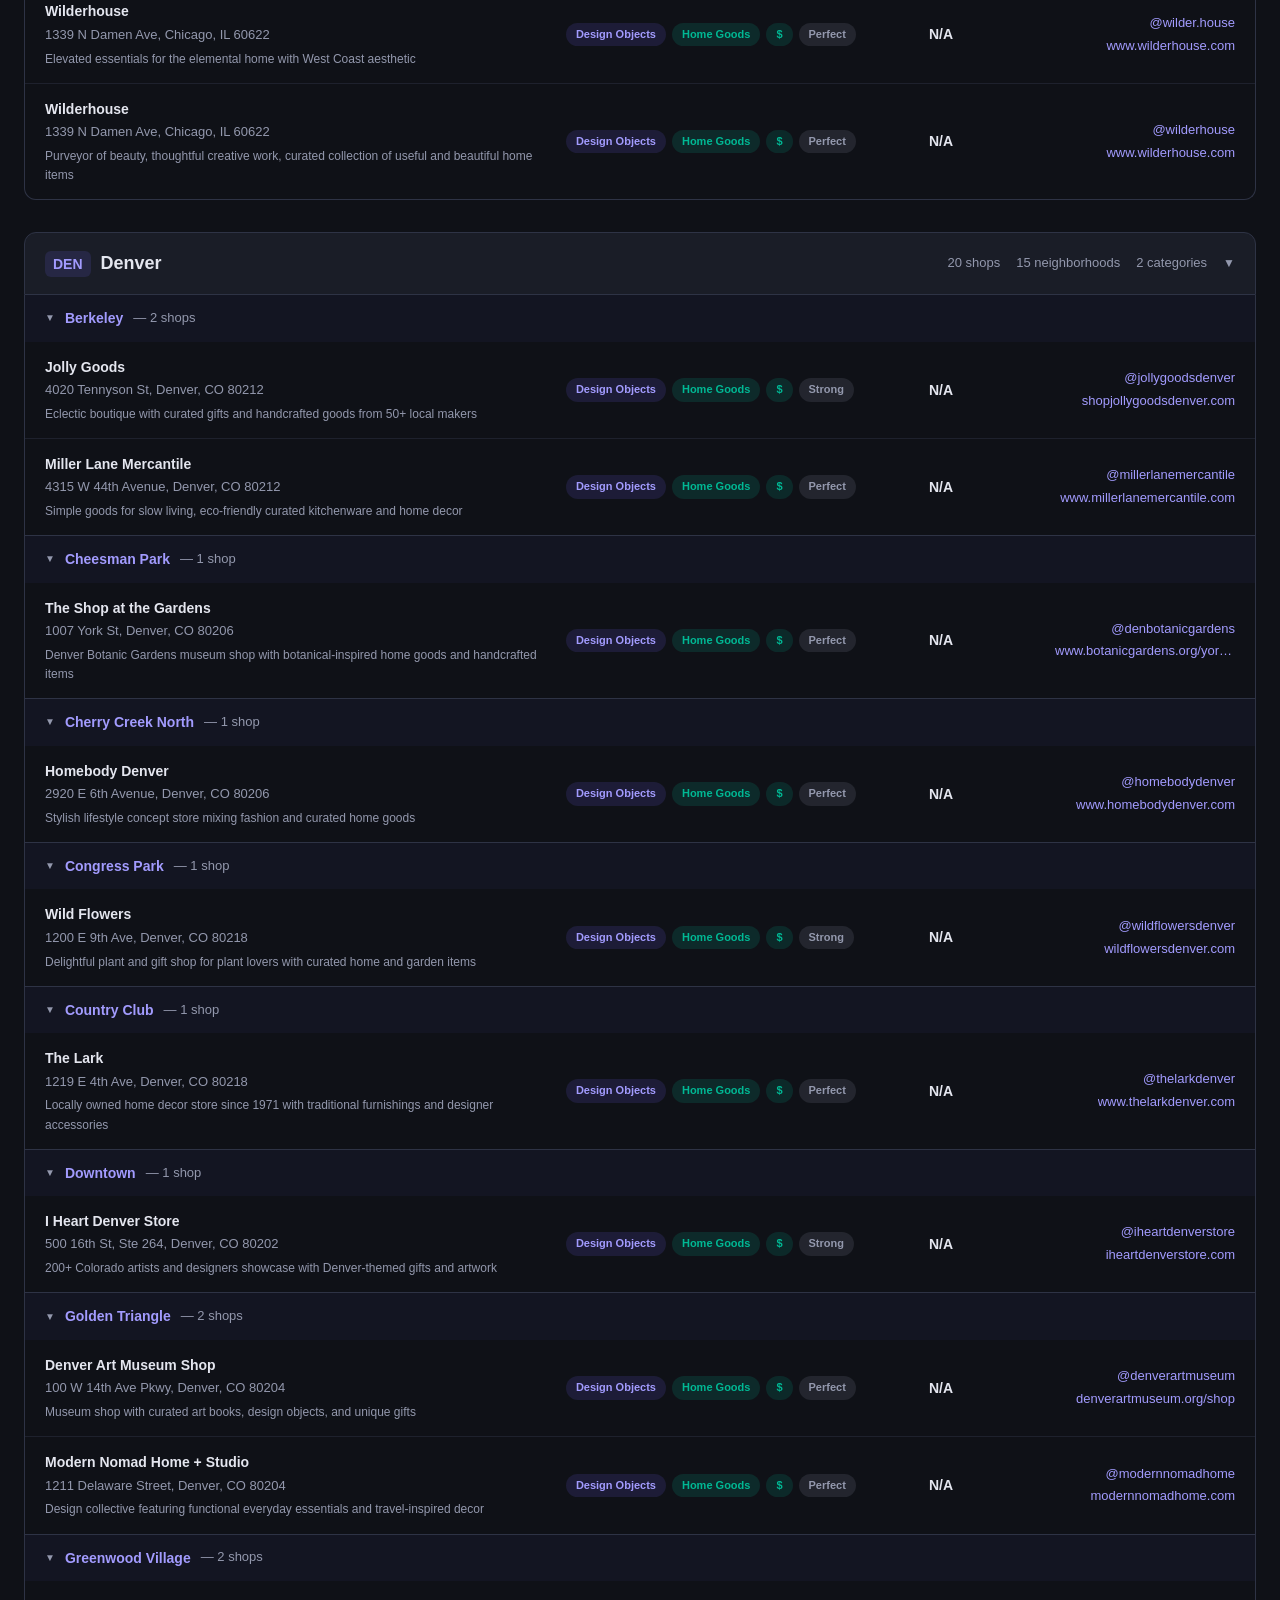
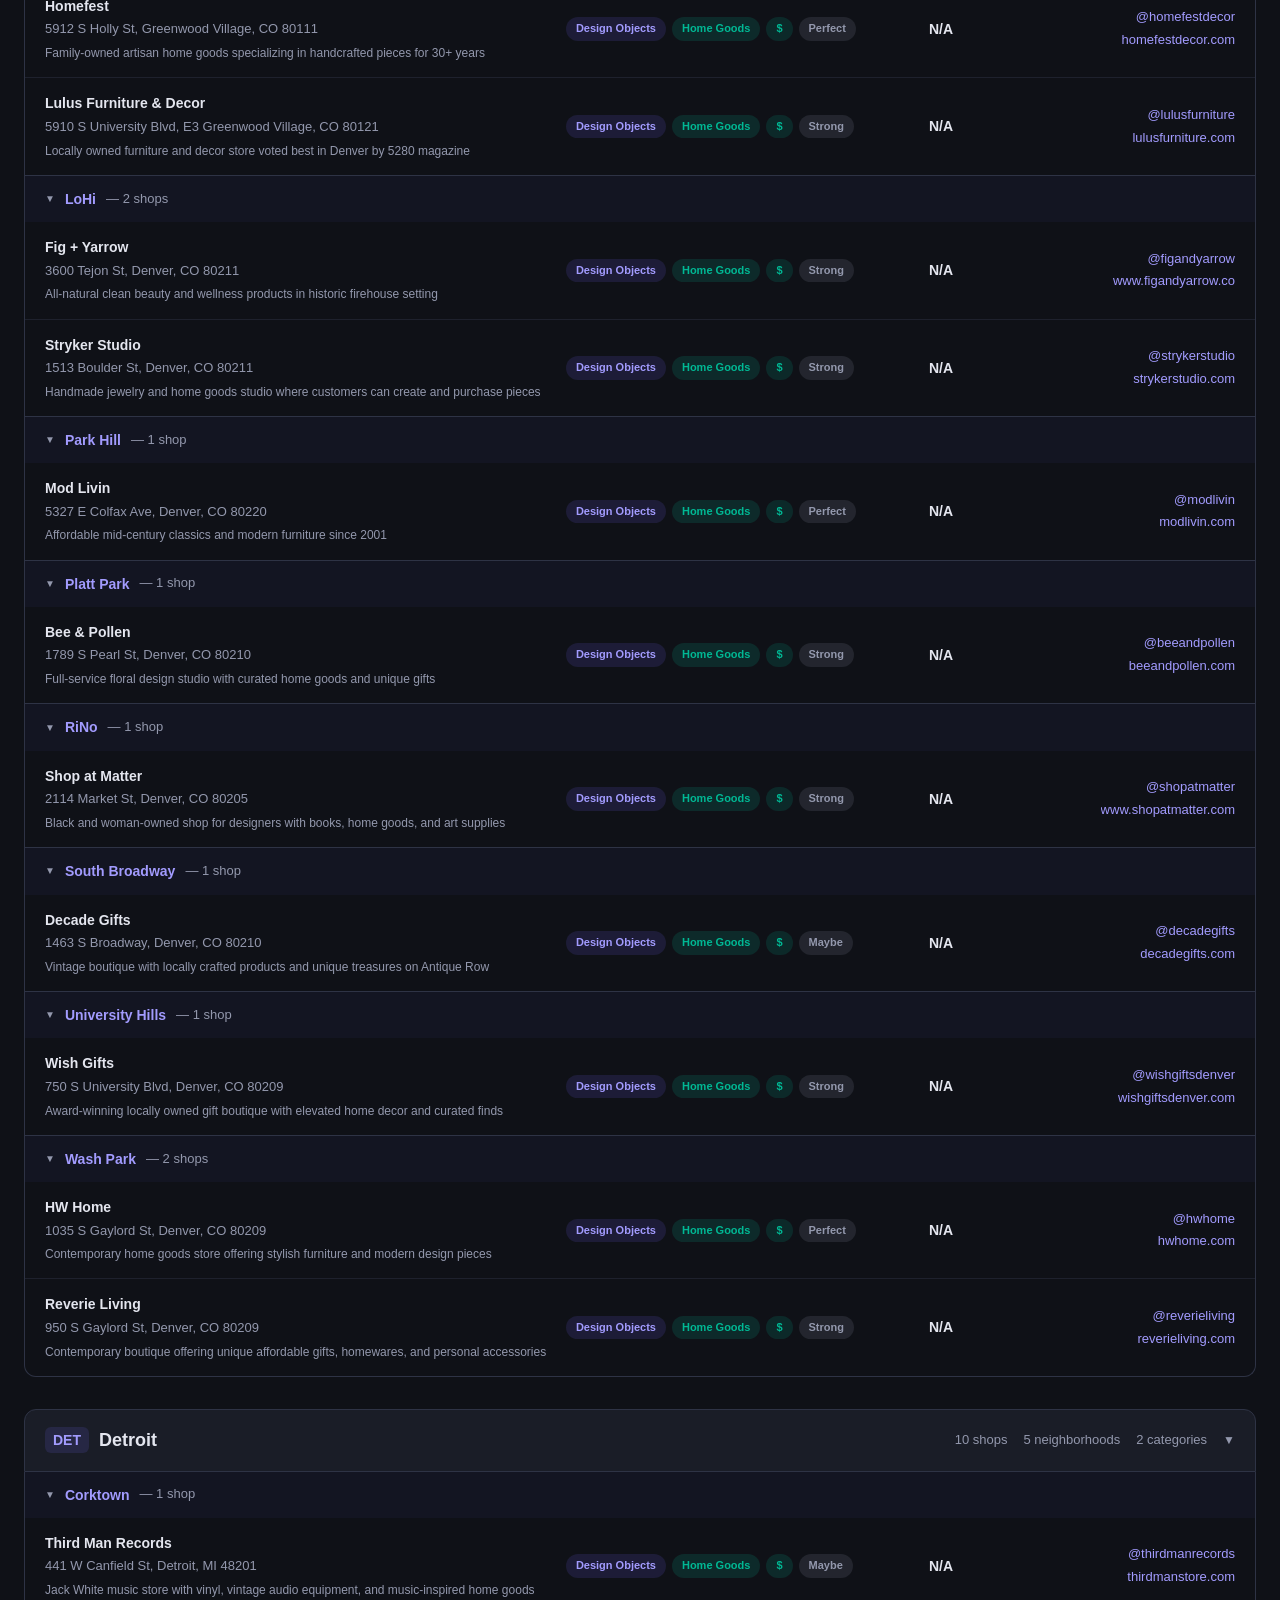
==== commit ad7f560d: "Rebuild site matching ebike directory design" ====
--- a/index.html
+++ b/index.html
@@ -1,68 +1,465 @@
-<!doctype html>
+<!DOCTYPE html>
 <html lang="en">
-  <head>
-    <meta charset="UTF-8" />
-    <meta name="viewport" content="width=device-width, initial-scale=1.0" />
-    <title>Silo Retail Targets</title>
-    <link rel="preconnect" href="https://fonts.googleapis.com" />
-    <link rel="preconnect" href="https://fonts.gstatic.com" crossorigin />
-    <link
-      href="https://fonts.googleapis.com/css2?family=Manrope:wght@400;500;600;700;800&display=swap"
-      rel="stylesheet"
-    />
-    <link rel="stylesheet" href="style.css" />
-  </head>
-  <body>
-    <div class="bg-glow bg-glow-1" aria-hidden="true"></div>
-    <div class="bg-glow bg-glow-2" aria-hidden="true"></div>
-
-    <main class="page">
-      <header class="hero">
-        <p class="hero-kicker">Silo Outreach Intelligence</p>
-        <h1>Silo Retail Targets</h1>
-        <p class="hero-subtitle">368 curated home goods &amp; gift shops across the US</p>
-      </header>
-
-      <section class="controls" aria-label="Shop Filters">
-        <label class="control">
-          <span>City</span>
-          <select id="cityFilter">
-            <option value="">All cities</option>
-          </select>
-        </label>
-
-        <label class="control">
-          <span>Category</span>
-          <select id="categoryFilter">
-            <option value="">All categories</option>
-          </select>
-        </label>
-
-        <label class="control">
-          <span>Price Tier</span>
-          <select id="priceFilter">
-            <option value="">All price tiers</option>
-          </select>
-        </label>
-
-        <label class="control control-search">
-          <span>Search</span>
-          <input
-            id="searchInput"
-            type="search"
-            placeholder="Search by name, city, neighborhood, or vibe"
-            autocomplete="off"
-          />
-        </label>
-      </section>
-
-      <section class="meta">
-        <p id="resultsCount" aria-live="polite"></p>
-      </section>
-
-      <section id="cardGrid" class="card-grid" aria-label="Shops"></section>
-    </main>
-
-    <script src="script.js"></script>
-  </body>
+<head>
+<meta charset="UTF-8">
+<meta name="viewport" content="width=device-width, initial-scale=1.0">
+<title>Silo Retail Targets</title>
+<style>
+*, *::before, *::after { box-sizing: border-box; margin: 0; padding: 0; }
+:root {
+  --bg: #0f1117;
+  --surface: #1a1d27;
+  --surface2: #232733;
+  --border: #2e3345;
+  --text: #e4e6ef;
+  --text2: #9398ad;
+  --accent: #6c5ce7;
+  --accent2: #a29bfe;
+  --green: #00b894;
+  --yellow: #fdcb6e;
+  --orange: #e17055;
+  --radius: 12px;
+}
+body {
+  font-family: -apple-system, BlinkMacSystemFont, 'Segoe UI', Roboto, sans-serif;
+  background: var(--bg); color: var(--text); line-height: 1.6; min-height: 100vh;
+}
+.container { max-width: 1400px; margin: 0 auto; padding: 0 24px; }
+
+/* Header */
+header { border-bottom: 1px solid var(--border); padding: 24px 0; }
+header .container { display: flex; align-items: center; justify-content: space-between; flex-wrap: wrap; gap: 16px; }
+.logo { display: flex; align-items: center; gap: 12px; }
+.logo-icon { width: 40px; height: 40px; background: linear-gradient(135deg, var(--accent), var(--accent2)); border-radius: 10px; display: flex; align-items: center; justify-content: center; font-size: 20px; }
+.logo h1 { font-size: 22px; font-weight: 700; }
+.logo h1 span { color: var(--accent2); }
+.header-meta { color: var(--text2); font-size: 14px; }
+
+/* Stats */
+.stats { display: grid; grid-template-columns: repeat(auto-fit, minmax(170px, 1fr)); gap: 16px; padding: 32px 0; }
+.stat-card { background: var(--surface); border: 1px solid var(--border); border-radius: var(--radius); padding: 20px; transition: border-color 0.2s, background 0.2s; }
+.stat-card:hover { background: var(--surface2); }
+.stat-card .label { font-size: 12px; color: var(--text2); text-transform: uppercase; letter-spacing: 0.5px; margin-bottom: 4px; }
+.stat-card .value { font-size: 28px; font-weight: 700; }
+.stat-card .value.accent { color: var(--accent2); }
+.stat-card .value.green { color: var(--green); }
+.stat-card .value.yellow { color: var(--yellow); }
+
+/* Controls */
+.controls { display: flex; flex-wrap: wrap; gap: 12px; padding-bottom: 24px; align-items: stretch; }
+.search-box { flex: 1 1 300px; position: relative; }
+.search-box svg { position: absolute; left: 14px; top: 50%; transform: translateY(-50%); color: var(--text2); width: 18px; height: 18px; }
+.search-box input {
+  width: 100%; padding: 12px 12px 12px 42px; background: var(--surface);
+  border: 1px solid var(--border); border-radius: var(--radius); color: var(--text);
+  font-size: 15px; outline: none; transition: border-color 0.2s;
+}
+.search-box input:focus { border-color: var(--accent); }
+.search-box input::placeholder { color: var(--text2); }
+select {
+  padding: 12px 16px; background: var(--surface); border: 1px solid var(--border);
+  border-radius: var(--radius); color: var(--text); font-size: 14px; outline: none;
+  cursor: pointer; min-width: 160px; -webkit-appearance: none; appearance: none;
+  background-image: url("data:image/svg+xml,%3Csvg xmlns='http://www.w3.org/2000/svg' width='12' height='12' viewBox='0 0 24 24' fill='none' stroke='%239398ad' stroke-width='2'%3E%3Cpath d='M6 9l6 6 6-6'/%3E%3C/svg%3E");
+  background-repeat: no-repeat; background-position: right 12px center; padding-right: 36px;
+}
+select:focus { border-color: var(--accent); }
+.results-count { display: flex; align-items: center; padding: 0 4px; color: var(--text2); font-size: 14px; white-space: nowrap; }
+
+/* City section */
+.city-section { margin-bottom: 32px; }
+.city-header {
+  display: flex; align-items: center; justify-content: space-between;
+  padding: 16px 20px; background: var(--surface); border: 1px solid var(--border);
+  border-radius: var(--radius) var(--radius) 0 0; cursor: pointer; user-select: none;
+  transition: background 0.2s;
+}
+.city-header:hover { background: var(--surface2); }
+.city-header.collapsed { border-radius: var(--radius); }
+.city-header h2 { font-size: 18px; font-weight: 700; display: flex; align-items: center; gap: 10px; }
+.city-header h2 .code { color: var(--accent2); font-size: 14px; font-weight: 600; background: rgba(108,92,231,0.15); padding: 2px 8px; border-radius: 6px; }
+.city-header .meta { display: flex; gap: 16px; align-items: center; color: var(--text2); font-size: 13px; }
+.city-header .arrow { font-size: 12px; color: var(--text2); transition: transform 0.2s; }
+.city-header.collapsed .arrow { transform: rotate(-90deg); }
+.city-body { border: 1px solid var(--border); border-top: none; border-radius: 0 0 var(--radius) var(--radius); overflow: hidden; }
+.city-body.hidden { display: none; }
+
+/* Neighborhood group */
+.neighborhood-group { border-bottom: 1px solid var(--border); }
+.neighborhood-group:last-child { border-bottom: none; }
+.neighborhood-header {
+  display: flex; align-items: center; gap: 10px; padding: 12px 20px;
+  background: rgba(108,92,231,0.05); cursor: pointer; user-select: none;
+  font-size: 14px; font-weight: 600; color: var(--accent2);
+  transition: background 0.15s;
+}
+.neighborhood-header:hover { background: rgba(108,92,231,0.1); }
+.neighborhood-header .neighborhood-arrow { font-size: 10px; color: var(--text2); transition: transform 0.2s; }
+.neighborhood-header.collapsed .neighborhood-arrow { transform: rotate(-90deg); }
+.neighborhood-header .neighborhood-count { font-weight: 400; color: var(--text2); font-size: 13px; }
+.neighborhood-body.hidden { display: none; }
+
+/* Store card */
+.store-card {
+  display: grid;
+  grid-template-columns: minmax(280px, 1.6fr) minmax(220px, 1.1fr) minmax(110px, auto) minmax(180px, auto);
+  gap: 16px;
+  padding: 14px 20px;
+  align-items: center;
+  border-bottom: 1px solid rgba(46,51,69,0.5);
+  transition: background 0.15s;
+}
+.store-card:hover { background: rgba(108,92,231,0.04); }
+.store-card:last-child { border-bottom: none; }
+.store-name { font-weight: 600; font-size: 14px; }
+.store-name a { color: var(--text); text-decoration: none; }
+.store-name a:hover { color: var(--accent2); }
+.store-address { font-size: 13px; color: var(--text2); margin-top: 2px; }
+.store-vibe { font-size: 12px; color: var(--text2); margin-top: 4px; }
+.store-meta { display: flex; align-items: center; gap: 6px; flex-wrap: wrap; }
+.badge {
+  display: inline-block; padding: 3px 10px; border-radius: 20px;
+  font-size: 11px; font-weight: 600; white-space: nowrap;
+}
+.badge.design { background: rgba(108,92,231,0.15); color: var(--accent2); }
+.badge.home { background: rgba(0,184,148,0.15); color: var(--green); }
+.badge.ceramics { background: rgba(253,203,110,0.2); color: var(--yellow); }
+.badge.gifts { background: rgba(225,112,85,0.15); color: var(--orange); }
+.badge.other { background: rgba(147,152,173,0.15); color: var(--text2); }
+.badge.price-1 { background: rgba(0,184,148,0.15); color: var(--green); }
+.badge.price-2 { background: rgba(253,203,110,0.2); color: var(--yellow); }
+.badge.price-3 { background: rgba(225,112,85,0.15); color: var(--orange); }
+.badge.price-4 { background: rgba(255,107,107,0.15); color: #ff6b6b; }
+.badge.fit { background: rgba(147,152,173,0.15); color: var(--text2); }
+.rating { display: flex; align-items: center; gap: 4px; white-space: nowrap; font-size: 14px; }
+.rating .stars { color: var(--yellow); font-size: 12px; }
+.rating .num { font-weight: 700; }
+.contact { display: flex; flex-direction: column; gap: 2px; align-items: flex-end; min-width: 140px; }
+.contact a { color: var(--accent2); text-decoration: none; font-size: 13px; }
+.contact a:hover { color: var(--text); }
+.contact .web { max-width: 180px; overflow: hidden; text-overflow: ellipsis; white-space: nowrap; display: inline-block; }
+.contact .email { max-width: 200px; overflow: hidden; text-overflow: ellipsis; white-space: nowrap; display: inline-block; }
+
+/* Empty */
+.empty { text-align: center; padding: 60px 20px; color: var(--text2); }
+.empty h3 { font-size: 18px; color: var(--text); margin-bottom: 8px; }
+
+/* City nav */
+.city-nav {
+  display: flex; flex-wrap: wrap; gap: 6px; padding-bottom: 24px;
+}
+.city-nav a {
+  padding: 4px 10px; background: var(--surface); border: 1px solid var(--border);
+  border-radius: 6px; color: var(--text2); text-decoration: none; font-size: 12px;
+  font-weight: 600; transition: all 0.15s;
+}
+.city-nav a:hover { border-color: var(--accent); color: var(--accent2); }
+
+@media (max-width: 900px) {
+  .controls { flex-direction: column; }
+  .store-card { grid-template-columns: 1fr; gap: 8px; }
+  .contact { align-items: flex-start; }
+  .city-header .meta { display: none; }
+}
+</style>
+</head>
+<body>
+
+<header>
+  <div class="container">
+    <div class="logo">
+      <div class="logo-icon">🏪</div>
+      <h1>Silo <span>Retail Targets</span></h1>
+    </div>
+    <div class="header-meta">Curated home goods &amp; gift shops</div>
+  </div>
+</header>
+
+<main class="container">
+  <div class="stats" id="stats"></div>
+
+  <div class="controls">
+    <div class="search-box">
+      <svg viewBox="0 0 24 24" fill="none" stroke="currentColor" stroke-width="2"><circle cx="11" cy="11" r="8"/><path d="m21 21-4.35-4.35"/></svg>
+      <input type="text" id="search" placeholder="Search shops, cities, neighborhoods, vibes...">
+    </div>
+    <select id="cityFilter"><option value="">All Cities</option></select>
+    <select id="categoryFilter"><option value="">All Categories</option></select>
+    <select id="priceFilter"><option value="">All Price Tiers</option></select>
+    <select id="fitFilter"><option value="">All Silo Fit</option></select>
+    <select id="sortSelect">
+      <option value="name">Name A-Z</option>
+      <option value="rating">Highest Rating</option>
+      <option value="city">City</option>
+    </select>
+    <span class="results-count" id="resultsCount"></span>
+  </div>
+
+  <div class="city-nav" id="cityNav"></div>
+  <div id="content"></div>
+  <div class="empty" id="empty" style="display:none;">
+    <div style="font-size:48px;margin-bottom:16px;">🔎</div>
+    <h3>No shops found</h3>
+    <p>Try adjusting your search or filters</p>
+  </div>
+</main>
+
+<script>
+const DATA = [{"name":"Common Things","city":"New York","neighborhood":"East Village","address":"76 East 7th Street, New York, NY 10003","website":"https://mirrappprojects.com","instagram":"@commonthingsnyc","categories":["Design Objects","Home Goods"],"vibe":"Story-forward shop of home goods by architect Komal Kehar","price_tier":"$","silo_fit":"Perfect","contact_email":"","contact_name":"","google_rating":null},{"name":"Lekker Home","city":"Boston","neighborhood":"South End","address":"South End (exact address TBD)","website":"https://lekker-home.com/","instagram":"@lekkerhome","categories":["Design Objects","Home Goods"],"vibe":"European-inspired designs, modern minimalist, sustainable high-quality materials","price_tier":"$","silo_fit":"Perfect","contact_email":"","contact_name":"","google_rating":null},{"name":"Linen Society","city":"Portland","neighborhood":"Pearl District","address":"Pearl District, Portland, OR","website":"https://linensociety.com/","instagram":"@linensociety","categories":["Design Objects","Home Goods"],"vibe":"Luxury linens and home decor flagship combining French Quarter Linens","price_tier":"$$","silo_fit":"Perfect","contact_email":"","contact_name":"","google_rating":null},{"name":"Shake the Tree","city":"Boston","neighborhood":"North End","address":"67 Salem Street, Boston, MA 02113","website":"https://shakethetreeboston.com/","instagram":"@shakethetreeboston","categories":["Design Objects","Home Goods"],"vibe":"Indie boutique with curated home goods, handmade jewelry, apothecary, and stationery","price_tier":"$","silo_fit":"Perfect","contact_email":"","contact_name":"","google_rating":null},{"name":"Sequoia","city":"Santa Fe","neighborhood":"Canyon Road","address":"201 Canyon Rd, Santa Fe, NM 87501","website":"https://sequoiasantafe.com","instagram":"@sequoiasantafe","categories":["Design Objects","Home Goods"],"vibe":"Canyon Road gallery featuring contemporary furniture, art, and design objects","price_tier":"$","silo_fit":"Strong","contact_email":"","contact_name":"","google_rating":null},{"name":"Pierce & Ward","city":"Los Angeles","neighborhood":"Los Feliz","address":"1956 Hillhurst Ave","website":"https://pierceandward.com/","instagram":"@pierceandward","categories":["Design Objects","Home Goods"],"vibe":"Maximalist aesthetic with soft sage green walls, celebrity clientele","price_tier":"$","silo_fit":"Perfect","contact_email":"","contact_name":"","google_rating":null},{"name":"Calimia Home","city":"Miami","neighborhood":"Coral Gables","address":"Alhambra Circle & Galiano Ave, Coral Gables, FL 33134","website":"https://calimiahome.com","instagram":"@calimiahome","categories":["Design Objects","Home Goods"],"vibe":"Interior design studio & showroom, Scandinavian design and California luxe style","price_tier":"$$","silo_fit":"Perfect","contact_email":"","contact_name":"","google_rating":null},{"name":"MoMA Museum Store","city":"New York","neighborhood":"Midtown","address":"11 West 53rd Street, New York, NY 10019","website":"https://store.moma.org","instagram":"@momadesignstore","categories":["Museum Shop & Design Objects"],"vibe":"Adjacent to MoMA lobby, modern art-inspired home goods","price_tier":"$$","silo_fit":"Perfect","contact_email":"","contact_name":"","google_rating":null},{"name":"Casa di LaValle","city":"Seattle","neighborhood":"Pioneer Square","address":"108 S Jackson St Suite 108","website":"https://www.casadilavalle.com/","instagram":"@casadilavalle","categories":["Design Objects","Home Goods"],"vibe":"Impossibly chic decor and gifts, impeccable eye, art new vintage home decor","price_tier":"$","silo_fit":"Perfect","contact_email":"","contact_name":"","google_rating":null},{"name":"Detroit Institute of Arts Shop","city":"Detroit","neighborhood":"Midtown","address":"5200 Woodward Ave, Detroit, MI 48202","website":"https://diashop.org","instagram":"@diadetroit","categories":["Design Objects","Home Goods"],"vibe":"Museum shop with art-inspired jewelry, books, prints, and home decor from 65,000-object collection","price_tier":"$","silo_fit":"Perfect","contact_email":"","contact_name":"","google_rating":null},{"name":"Slope Home","city":"Brooklyn","neighborhood":"Park Slope","address":"229 Fifth Avenue, Brooklyn, NY 11215","website":"https://slopehome.com","instagram":"@slopehome","categories":["Curated Home Goods & Antiques"],"vibe":"Beautiful, intentional living - handcrafted housewares, minimalism","price_tier":"$$","silo_fit":"Perfect","contact_email":"","contact_name":"","google_rating":null},{"name":"Elementality","city":"Asheville","neighborhood":"South Asheville","address":"1224 Hendersonville Rd, Asheville, NC 28803","website":"https://elementalityasheville.com","instagram":"@elementalityasheville","categories":["Design Objects","Home Goods"],"vibe":"Art and nature boutique with handcrafted jewelry, apparel, and home goods","price_tier":"$","silo_fit":"Strong","contact_email":"","contact_name":"","google_rating":null},{"name":"DIGS","city":"Seattle","neighborhood":"Ballard","address":"2002 NW Market St","website":"https://www.digsshowroom.com/","instagram":"@digsshowroom","categories":["Design Objects","Home Goods"],"vibe":"Scandinavian-style housewares, modern functional items like Swedish homes","price_tier":"$","silo_fit":"Perfect","contact_email":"","contact_name":"","google_rating":null},{"name":"Heartfelt","city":"Minneapolis","neighborhood":"Linden Hills","address":"4306 Upton Ave S, Minneapolis, MN 55410","website":"","instagram":"@heartfeltmpls","categories":["Design Objects","Home Goods"],"vibe":"Arts and crafts store with wooden toys, creative gifts and artisan goods","price_tier":"$","silo_fit":"Strong","contact_email":"","contact_name":"","google_rating":null},{"name":"Vintage Pink","city":"Portland","neighborhood":"Hawthorne","address":"2500 SE Hawthorne Blvd, Portland, OR 97214","website":"http://www.ilovevintagepink.com/","instagram":"@vintagepinkpdx","categories":["Design Objects","Home Goods"],"vibe":"Mid-century modern furniture, lighting, art and decor from 20+ vendors","price_tier":"$","silo_fit":"Strong","contact_email":"","contact_name":"","google_rating":null},{"name":"Historic Charleston Foundation Shop","city":"Charleston","neighborhood":"Downtown","address":"108 Meeting St, Charleston, SC 29401","website":"https://www.historiccharleston.org/shop","instagram":"@historiccharleston","categories":["Design Objects","Home Goods"],"vibe":"Museum shop with Charleston-inspired gifts, books, and preservation-themed items","price_tier":"$","silo_fit":"Perfect","contact_email":"","contact_name":"","google_rating":null},{"name":"Mogutable","city":"Brooklyn","neighborhood":"Williamsburg","address":"130 Grand Street, Brooklyn, NY 11249","website":"https://mogutable.com","instagram":"@mogutable","categories":["Tableware & Home Goods"],"vibe":"Artisanal tableware, Hasami Porcelain, Japanese teaware","price_tier":"$","silo_fit":"Perfect","contact_email":"","contact_name":"","google_rating":null},{"name":"Storied at Home","city":"Seattle","neighborhood":"Columbia City","address":"3829B Edmunds St","website":"https://www.storiedathome.com/","instagram":"@storiedathome","categories":["Design Objects","Home Goods"],"vibe":"Design build firm owners, home gifts conversation starters, finishing touches","price_tier":"$","silo_fit":"Perfect","contact_email":"","contact_name":"","google_rating":null},{"name":"Atrio","city":"Los Angeles","neighborhood":"Culver City","address":"8888 Washington Blvd, Suite 100, Culver City, CA 90232","website":"https://www.shopatrio.com/","instagram":"@shopatrio","categories":["Design Objects","Home Goods"],"vibe":"Jeremiah Brent lifestyle boutique with exclusive collaborations, Cultiver linens, Serax tableware","price_tier":"$","silo_fit":"Perfect","contact_email":"","contact_name":"","google_rating":null},{"name":"Habitat Home & Garden","city":"Los Angeles","neighborhood":"Malibu","address":"21249 Pacific Coast Highway","website":"https://habitathomeandgarden.com/","instagram":"@habitathomeandgarden","categories":["Design Objects","Home Goods"],"vibe":"Coastal California luxe, rustic wood furniture, sun-bleached accessories","price_tier":"$","silo_fit":"Perfect","contact_email":"","contact_name":"","google_rating":null},{"name":"Moon+Arrow","city":"Philadelphia","neighborhood":"Queen Village","address":"742 S 4th St, Philadelphia, PA 19147","website":"https://moonandarrow.com","instagram":"@moonandarrow","categories":["Design Objects","Home Goods"],"vibe":"Sustainable handmade boutique with vintage finds and home goods","price_tier":"$","silo_fit":"Perfect","contact_email":"","contact_name":"","google_rating":null},{"name":"Capers Home","city":"Seattle","neighborhood":"West Seattle","address":"4525 California Ave SW, Seattle, WA 98116","website":"https://capershomeseattle.com/","instagram":"@capershome","categories":["Design Objects","Home Goods"],"vibe":"Locally crafted art and ceramics, sustainable and fair trade goods","price_tier":"$","silo_fit":"Perfect","contact_email":"","contact_name":"","google_rating":null},{"name":"Four Corners Home","city":"Asheville","neighborhood":"Downtown","address":"15 Page Ave, Asheville, NC 28801","website":"https://fourcornershome.com","instagram":"@fourcornershome","categories":["Design Objects","Home Goods"],"vibe":"Contemporary home goods and furniture store with modern design focus","price_tier":"$","silo_fit":"Perfect","contact_email":"","contact_name":"","google_rating":null},{"name":"KABINETT PDX","city":"Portland","neighborhood":"Central Eastside","address":"Central Eastside (exact address TBD)","website":"https://www.kabinettpdx.com/","instagram":"@kabinettpdx","categories":["Design Objects","Home Goods"],"vibe":"New vintage furniture plus vermouth shop with beautiful barware and gifts","price_tier":"$","silo_fit":"Perfect","contact_email":"","contact_name":"","google_rating":null},{"name":"Canvas Home","city":"New York","neighborhood":"SoHo","address":"Broome Street, New York, NY","website":"https://canvashome.com","instagram":"@canvashome","categories":["Ceramics & Table Linens"],"vibe":"Rainbow ceramics, modern tableware, bright contemporary space","price_tier":"$$","silo_fit":"Perfect","contact_email":"","contact_name":"","google_rating":null},{"name":"Pluff Mud Mercantile","city":"Charleston","neighborhood":"West Ashley","address":"2408 Ashley River Rd, Unit R, Charleston, SC 29414","website":"https://pluffmudmercantile.com","instagram":"@pluffmudmercantile","categories":["Design Objects","Home Goods"],"vibe":"Small batch handcrafted candles, soaps, aromatherapy products and crystals","price_tier":"$","silo_fit":"Strong","contact_email":"","contact_name":"","google_rating":null},{"name":"Jane Cookshop","city":"New York","neighborhood":"East Village","address":"328 East 9th Street, New York, NY","website":"https://janecookshop.com","instagram":"@janecookshop","categories":["Kitchen & Artisan Goods"],"vibe":"Cottage-like white studio showcasing handmade kitchen tools","price_tier":"$$","silo_fit":"Perfect","contact_email":"","contact_name":"Jennifer Ro","google_rating":null},{"name":"Neighborly","city":"Chicago","neighborhood":"TBD","address":"Chicago (exact address TBD)","website":"https://neighborlyshop.com/","instagram":"@neighborlyshop","categories":["Design Objects","Home Goods"],"vibe":"Woman-owned, 200+ independent makers, small batch Midwest focus","price_tier":"$","silo_fit":"Perfect","contact_email":"","contact_name":"","google_rating":null},{"name":"Cohens Retreat","city":"Savannah","neighborhood":"Historic District","address":"117 W River St, Savannah, GA 31401","website":"https://cohensretreat.com","instagram":"@cohensretreat","categories":["Design Objects","Home Goods"],"vibe":"Antique marketplace with Brown Dog Market featuring Savannah gift ideas and decor","price_tier":"$","silo_fit":"Strong","contact_email":"","contact_name":"","google_rating":null},{"name":"Heather Scott Home & Design","city":"Austin","neighborhood":"Central Austin","address":"1105 West 42nd St, Austin, TX 78756","website":"https://www.heatherscotthome.com","instagram":"@heatherscotthome","categories":["Design Objects","Home Goods"],"vibe":"Award-winning interior design team and retail boutique, classic, chic & serene interiors","price_tier":"$$","silo_fit":"Perfect","contact_email":"","contact_name":"","google_rating":null},{"name":"Antidote","city":"Miami","neighborhood":"Design District","address":"Design District (exact address TBD)","website":"https://antidotemiami.com/","instagram":"@antidotemiami","categories":["Design Objects","Home Goods"],"vibe":"Sustainable fashion from independent designers, ethical eco-friendly without compromising style","price_tier":"$","silo_fit":"Perfect","contact_email":"","contact_name":"","google_rating":null},{"name":"Woodland Mod","city":"Seattle","neighborhood":"Ballard","address":"5330 Ballard Ave NW, Seattle, WA 98107","website":"https://woodlandmod.com/","instagram":"@woodland_mod","categories":["Design Objects","Home Goods"],"vibe":"Scandi-minimalist boutique celebrating timeless design and artisan craftsmanship from independent makers","price_tier":"$","silo_fit":"Perfect","contact_email":"","contact_name":"","google_rating":null},{"name":"Curiosity","city":"Minneapolis","neighborhood":"Northeast","address":"1228 2nd Street NE Suite 3, Minneapolis, MN 55413","website":"https://curiosityhomedecor.com","instagram":"@curiosityneminneapolis","categories":["Design Objects","Home Goods"],"vibe":"NE Minneapolis shop featuring local makers, home goods, clothing and fair trade gifts","price_tier":"$","silo_fit":"Perfect","contact_email":"","contact_name":"","google_rating":null},{"name":"I Heart Denver Store","city":"Denver","neighborhood":"Downtown","address":"500 16th St, Ste 264, Denver, CO 80202","website":"https://iheartdenverstore.com","instagram":"@iheartdenverstore","categories":["Design Objects","Home Goods"],"vibe":"200+ Colorado artists and designers showcase with Denver-themed gifts and artwork","price_tier":"$","silo_fit":"Strong","contact_email":"","contact_name":"","google_rating":null},{"name":"Flourish & Foundry","city":"Boston","neighborhood":"TBD","address":"Boston (exact address TBD)","website":"https://www.flourishandfoundryshop.com/","instagram":"@flourishandfoundry","categories":["Design Objects","Home Goods"],"vibe":"Premier home decor gift shop, artisan home goods, curated finds","price_tier":"$","silo_fit":"Perfect","contact_email":"","contact_name":"","google_rating":null},{"name":"Celestial Treasures","city":"Miami","neighborhood":"Coconut Grove","address":"3444 Main Hwy, Suite 3, Coconut Grove, FL 33133","website":"https://www.celestial-treasures.com/","instagram":"@celestialtreasuresmiami","categories":["Design Objects","Home Goods"],"vibe":"Spiritual goods: crystals, candles, books, unique jewelry","price_tier":"$","silo_fit":"Maybe","contact_email":"","contact_name":"","google_rating":null},{"name":"Gather Home + Lifestyle","city":"Chicago","neighborhood":"Wicker Park","address":"2321 W North Ave","website":"https://gatherhomeandlifestyle.com/","instagram":"@gatherhomeandlifestyle","categories":["Design Objects","Home Goods"],"vibe":"Modern minimalist, geometric wall hangings, stoneware, kitchen goods","price_tier":"$","silo_fit":"Perfect","contact_email":"","contact_name":"","google_rating":null},{"name":"Nora","city":"Detroit","neighborhood":"Midtown","address":"4240 Cass Ave, Detroit, MI 48201","website":"https://noradetroit.com","instagram":"@noradetroit","categories":["Design Objects","Home Goods"],"vibe":"Boutique in Auburn building with curated lifestyle products and unique finds","price_tier":"$","silo_fit":"Strong","contact_email":"","contact_name":"","google_rating":null},{"name":"BEAM","city":"New York","neighborhood":"Williamsburg","address":"272 Kent Ave, Brooklyn, NY 11249","website":"https://beambk.com/","instagram":"@beambrooklyn","categories":["Design Objects","Home Goods"],"vibe":"Modern furniture, lighting, artwork and home goods with premium brands","price_tier":"$","silo_fit":"Perfect","contact_email":"","contact_name":"","google_rating":null},{"name":"Sfingiday","city":"Austin","neighborhood":"South Lamar","address":"2058 South Lamar Blvd, Austin, TX 78704","website":"https://sfingiday.com","instagram":"@sfingiday","categories":["Handmade Boutique & Home Goods"],"vibe":"Curated gifts from makers across country, ceramics, local businesses","price_tier":"$","silo_fit":"Perfect","contact_email":"","contact_name":"","google_rating":null},{"name":"Katie Kime","city":"Austin","neighborhood":"North Lamar","address":"500 N Lamar, Suite 150, Austin, TX 78703","website":"https://katiekime.com","instagram":"@katiekimehome","categories":["Bold Furniture & Design"],"vibe":"Austin-based designer, statement furniture, bold accessories, vibrant design","price_tier":"$$","silo_fit":"Perfect","contact_email":"","contact_name":"Katie Kime","google_rating":null},{"name":"Mantel","city":"Portland","neighborhood":"Kenton","address":"8202 N Denver Ave, Portland, OR 97217","website":"https://mantelpdx.com/","instagram":"@mantelpdx","categories":["Design Objects","Home Goods"],"vibe":"Home and lifestyle boutique specializing in ceramics from local and global artists","price_tier":"$","silo_fit":"Perfect","contact_email":"","contact_name":"","google_rating":null},{"name":"Coutula","city":"Los Angeles","neighborhood":"Venice","address":"Abbot Kinney Blvd, Venice, CA 90291","website":"https://coutula.com","instagram":"@coutula","categories":["Global Design & Homeware"],"vibe":"Clothing, jewelry, bags, homeware by local and global designers","price_tier":"$-$$","silo_fit":"Strong","contact_email":"","contact_name":"","google_rating":null},{"name":"Asheville Art Museum Shop","city":"Asheville","neighborhood":"Downtown","address":"2 S Pack Square, Asheville, NC 28801","website":"https://www.ashevilleart.org/shop","instagram":"@ashevilleart","categories":["Design Objects","Home Goods"],"vibe":"Contemporary art museum shop with art books, design objects, and unique gifts","price_tier":"$","silo_fit":"Perfect","contact_email":"","contact_name":"","google_rating":null},{"name":"Hester & Cook","city":"Nashville","neighborhood":"White Bridge","address":"84 White Bridge Rd, Nashville, TN 37205","website":"https://hesterandcook.com/","instagram":"@hesterandcook","categories":["Design Objects","Home Goods"],"vibe":"Home, gift, and paper goods for celebrations","price_tier":"$","silo_fit":"Perfect","contact_email":"","contact_name":"","google_rating":null},{"name":"Minima","city":"Philadelphia","neighborhood":"Old City","address":"131 N 3rd Street, Philadelphia, PA 19106","website":"https://minima.us","instagram":"@minima_philly","categories":["Design Objects","Home Goods"],"vibe":"Modern design showroom with contemporary furniture and lighting","price_tier":"$$","silo_fit":"Perfect","contact_email":"","contact_name":"","google_rating":null},{"name":"Occasionette","city":"Philadelphia","neighborhood":"East Passyunk","address":"1825 E Passyunk Ave, Philadelphia, PA 19148","website":"https://occasionette.com","instagram":"@occasionette","categories":["Design Objects","Home Goods"],"vibe":"Gift shop with candles, kitchen items, cards and thoughtful presents","price_tier":"$","silo_fit":"Perfect","contact_email":"","contact_name":"","google_rating":null},{"name":"Telfair Museum Shop","city":"Savannah","neighborhood":"Historic District","address":"121 Barnard St, Savannah, GA 31401","website":"https://www.telfair.org/shop","instagram":"@telfairmuseums","categories":["Design Objects","Home Goods"],"vibe":"Art museum shop with curated art books, design objects, and unique cultural gifts","price_tier":"$","silo_fit":"Perfect","contact_email":"","contact_name":"","google_rating":null},{"name":"M. Crow","city":"New York","neighborhood":"SoHo","address":"SoHo, Manhattan, NY","website":"","instagram":"@mcrowgeneral","categories":["Handmade Home Goods"],"vibe":"Labor-of-love ethos, handmade home goods from Lostine, Oregon roots","price_tier":"$-$$","silo_fit":"Perfect","contact_email":"","contact_name":"","google_rating":null},{"name":"Frangipani","city":"Miami","neighborhood":"Wynwood","address":"2239 NW 2nd Ave, Miami, FL 33127","website":"https://www.facebook.com/Frangipanidesign/","instagram":"@frangipani_miami","categories":["Design Objects","Home Goods"],"vibe":"Funky concept store celebrating independent makers","price_tier":"$","silo_fit":"Perfect","contact_email":"","contact_name":"","google_rating":null},{"name":"Bomi","city":"New York","neighborhood":"SoHo","address":"54 Mercer Street, 2nd Floor, New York, NY 10013","website":"","instagram":"@bomi.nyc","categories":["Korean Minimalist Home Goods"],"vibe":"Korean minimalism-inspired home goods and design objects","price_tier":"$$","silo_fit":"Perfect","contact_email":"","contact_name":"Bomi Jin","google_rating":null},{"name":"Plank and Coil","city":"Portland","neighborhood":"NW","address":"2366 NW York St, Portland, OR 97210","website":"https://www.facebook.com/plankandcoil","instagram":"@plankandcoil","categories":["Design Objects","Home Goods"],"vibe":"Organic furnishings, mattresses, bedding and sustainable accessories","price_tier":"$","silo_fit":"Strong","contact_email":"","contact_name":"","google_rating":null},{"name":"Monica James & Co.","city":"Miami","neighborhood":"Design District","address":"131 NE 40th St, Miami, FL 33137","website":"https://monicajames.com","instagram":"@monicajamesco","categories":["Design Objects","Home Goods"],"vibe":"30+ years in Miami Design District, curated collections of exquisite furnishings, fabrics, and accessories","price_tier":"$$","silo_fit":"Perfect","contact_email":"","contact_name":"","google_rating":null},{"name":"The Collective Shop","city":"New Orleans","neighborhood":"Garden District","address":"3512 Magazine St, New Orleans, LA 70115","website":"https://statementgoods.com","instagram":"@statementgoods","categories":["Design Objects","Home Goods"],"vibe":"Uptown boutique featuring Statement Goods and local artisan collections","price_tier":"$","silo_fit":"Perfect","contact_email":"","contact_name":"","google_rating":null},{"name":"Wishbone","city":"San Francisco","neighborhood":"Inner Sunset","address":"Inner Sunset, San Francisco, CA","website":"","instagram":"@wishbonesf","categories":["Locally Made Goods"],"vibe":"Cool locally made things, Inner Sunset location","price_tier":"$","silo_fit":"Strong","contact_email":"","contact_name":"","google_rating":null},{"name":"deKor","city":"Los Angeles","neighborhood":"Echo Park","address":"3183 Glendale Blvd, Los Angeles, CA 90039","website":"https://dekorliving.com/","instagram":"@dekor.living","categories":["Design Objects","Home Goods"],"vibe":"Swedish-founded lifestyle boutique mixing Scandinavian elegance with vintage furnishings and textiles","price_tier":"$","silo_fit":"Perfect","contact_email":"","contact_name":"","google_rating":null},{"name":"Ware","city":"Asheville","neighborhood":"South Asheville","address":"1800 Hendersonville Rd, Asheville, NC 28803","website":"https://wareasheville.com","instagram":"@wareasheville","categories":["Design Objects","Home Goods"],"vibe":"Modern home goods store with carefully curated furniture and design objects","price_tier":"$","silo_fit":"Perfect","contact_email":"","contact_name":"","google_rating":null},{"name":"Thistle & Poppy","city":"Seattle","neighborhood":"Capitol Hill","address":"428 15th Ave E, Seattle, WA 98112","website":"https://www.thistleandpoppy.com/","instagram":"@shopthistleandpoppy","categories":["Design Objects","Home Goods"],"vibe":"Family concept shop with sustainable design for kids, adults, and home","price_tier":"$","silo_fit":"Strong","contact_email":"","contact_name":"","google_rating":null},{"name":"Kinto NYC","city":"New York","neighborhood":"Nolita","address":"211 Elizabeth Street, New York, NY 10012","website":"https://kinto-usa.com","instagram":"@kinto_usa","categories":["Japanese Housewares"],"vibe":"Premium Japanese housewares, coffee gear, minimal design","price_tier":"$$","silo_fit":"Perfect","contact_email":"","contact_name":"","google_rating":null},{"name":"Art Star","city":"Philadelphia","neighborhood":"Old City","address":"599 Market Street, Philadelphia, PA 19106","website":"https://artstarphilly.com","instagram":"@artstarphilly","categories":["Design Objects","Home Goods"],"vibe":"Handcrafted gifts and home accessories by local and national artists","price_tier":"$","silo_fit":"Strong","contact_email":"","contact_name":"","google_rating":null},{"name":"Stitch and Tickle","city":"Boston","neighborhood":"SoWa","address":"63 Thayer St, Boston, MA 02118","website":"https://stitchandtickle.com","instagram":"@stitchandtickle","categories":["Design Objects","Home Goods"],"vibe":"Independent lifestyle boutique with handmade leather goods and home accessories","price_tier":"$","silo_fit":"Strong","contact_email":"","contact_name":"","google_rating":null},{"name":"Philadelphia Independents","city":"Philadelphia","neighborhood":"Old City","address":"35 N. 3rd Street, Philadelphia, PA 19106","website":"https://philadelphiaindependents.com","instagram":"@phillyindependents","categories":["Design Objects","Home Goods"],"vibe":"Handmade items from 50+ local makers including home decor and gifts","price_tier":"$","silo_fit":"Strong","contact_email":"","contact_name":"","google_rating":null},{"name":"Alchemist","city":"Miami","neighborhood":"South Beach","address":"Lincoln Road parking structure","website":"https://thealchemist.com/","instagram":"@thealchemist","categories":["Design Objects","Home Goods"],"vibe":"Avant-garde fashion and design, innovative retail approach, distinctive luxury","price_tier":"$","silo_fit":"Perfect","contact_email":"","contact_name":"","google_rating":null},{"name":"The Apartment by The Line","city":"New York","neighborhood":"SoHo","address":"SoHo, New York, NY","website":"","instagram":"@theline","categories":["Fashion Beauty & Home Goods"],"vibe":"Chic apartment where every item is for sale, curated lifestyle","price_tier":"$$","silo_fit":"Strong","contact_email":"","contact_name":"","google_rating":null},{"name":"Take Heart","city":"Austin","neighborhood":"East Austin","address":"East Austin (exact address TBD)","website":"https://takeheartaustin.com/","instagram":"@takeheartaustin","categories":["Design Objects","Home Goods"],"vibe":"Japanese incense, books, ceramics from local artisans, tasteful curation","price_tier":"$","silo_fit":"Perfect","contact_email":"","contact_name":"","google_rating":null},{"name":"Uncommon Objects","city":"Austin","neighborhood":"South Austin","address":"1602 Fortview Rd, Austin, TX 78704","website":"https://www.uncommonobjects.com","instagram":"@uncommonobjects","categories":["Design Objects","Home Goods"],"vibe":"Raw materials for creative living, one-of-a-kind emporium of transcendent junk, 24 antique sellers","price_tier":"$","silo_fit":"Strong","contact_email":"","contact_name":"","google_rating":null},{"name":"Tortoise General Store","city":"Los Angeles","neighborhood":"Mar Vista","address":"12701 Venice Blvd, Los Angeles, CA 90066","website":"https://shop.tortoisegeneralstore.com","instagram":"@tortoisegeneralstore","categories":["Japanese Design & Home Goods"],"vibe":"Slow and steady design, Japanese crafts, modern housewares, Hasami","price_tier":"$-$$","silo_fit":"Perfect","contact_email":"","contact_name":"Keiko & Taku Shinomoto","google_rating":null},{"name":"Retrofit Home","city":"Seattle","neighborhood":"Capitol Hill","address":"1103 E Pike St","website":"https://www.retrofithome.com/","instagram":"@retrofithome","categories":["Design Objects","Home Goods"],"vibe":"Vintage-inspired furniture, succulents cards vases terrariums, fun planters","price_tier":"$","silo_fit":"Perfect","contact_email":"","contact_name":"","google_rating":null},{"name":"KRB NYC","city":"New York","neighborhood":"Upper East Side","address":"135 E 79th Street, New York, NY 10075","website":"https://krbnyc.com","instagram":"@krbnyc","categories":["Curated Antiques & Furniture"],"vibe":"Kate Rheinstein Brodsky curated vintage, antiques, unique home decor","price_tier":"$$","silo_fit":"Perfect","contact_email":"","contact_name":"Kate Rheinstein Brodsky","google_rating":null},{"name":"Sterling Place","city":"Brooklyn","neighborhood":"Boerum Hill","address":"Atlantic Ave (exact address TBD)","website":"http://www.sterlingplace.com/","instagram":"@sterlingplace","categories":["Design Objects","Home Goods"],"vibe":"Thrifty vintage shop with funky furniture and retro barware","price_tier":"$","silo_fit":"Perfect","contact_email":"","contact_name":"","google_rating":null},{"name":"Logan Mercantile","city":"Chicago","neighborhood":"Logan Square","address":"3505 W Fullerton Ave, Chicago, IL","website":"https://shop.loganmercantile.com/","instagram":"@loganmercantile","categories":["Design Objects","Home Goods"],"vibe":"Home, garden, utility and lifestyle goods in the heart of Logan Square","price_tier":"$","silo_fit":"Perfect","contact_email":"","contact_name":"","google_rating":null},{"name":"The Wardrobe & More","city":"Miami","neighborhood":"Coconut Grove","address":"3098 Fuller St No 10, Coconut Grove, FL 33133","website":"https://thewardrobeandmore.com/","instagram":"@thewardrobeandmore","categories":["Design Objects","Home Goods"],"vibe":"Lifestyle concept shop with artisan goods and curated home items","price_tier":"$","silo_fit":"Strong","contact_email":"","contact_name":"","google_rating":null},{"name":"Reverie Living","city":"Denver","neighborhood":"Wash Park","address":"950 S Gaylord St, Denver, CO 80209","website":"https://reverieliving.com","instagram":"@reverieliving","categories":["Design Objects","Home Goods"],"vibe":"Contemporary boutique offering unique affordable gifts, homewares, and personal accessories","price_tier":"$","silo_fit":"Strong","contact_email":"","contact_name":"","google_rating":null},{"name":"Goodies","city":"Los Angeles","neighborhood":"Santa Monica","address":"1309 Montana Ave, Santa Monica, CA 90403","website":"https://goodies.la","instagram":"@goodies.la","categories":["Design Objects","Home Goods"],"vibe":"Thoughtful gifts, home staples, one-of-a-kind finds, beautiful things under $25","price_tier":"$","silo_fit":"Maybe","contact_email":"","contact_name":"","google_rating":null},{"name":"Betsu Studio","city":"Philadelphia","neighborhood":"Port Richmond","address":"3232 Collins St, Philadelphia, PA 19134","website":"https://betsustudio.com","instagram":"@betsustudio","categories":["Design Objects","Home Goods"],"vibe":"Named Americas Best Design Shops by Dwell, vintage and modern furniture","price_tier":"$$","silo_fit":"Perfect","contact_email":"","contact_name":"","google_rating":null},{"name":"Olive Ateliers","city":"Los Angeles","neighborhood":"Arts District","address":"1210 Mateo St, Los Angeles, CA 90021","website":"https://oliveateliers.com","instagram":"@oliveateliers","categories":["Design Objects","Home Goods"],"vibe":"Heirloom-worthy furniture, antiques, pottery and garden decor sourced globally","price_tier":"$$","silo_fit":"Perfect","contact_email":"","contact_name":"","google_rating":null},{"name":"Moona Moono","city":"Minneapolis","neighborhood":"Uptown","address":"3048 Hennepin Ave S, Minneapolis, MN 55408","website":"https://moonamoono.com","instagram":"@moonamoono","categories":["Design Objects","Home Goods"],"vibe":"Cafe with kawaii home goods, Korean beauty products and stationery","price_tier":"$","silo_fit":"Strong","contact_email":"","contact_name":"","google_rating":null},{"name":"Asrai Garden","city":"Chicago","neighborhood":"Wicker Park","address":"Wicker Park, Chicago, IL","website":"https://asraigarden.com","instagram":"@asraigarden","categories":["Floral & Home Goods"],"vibe":"Founded 1999, floral arrangements, fine jewelry, homewares","price_tier":"$-$$","silo_fit":"Strong","contact_email":"","contact_name":"Elizabeth Cronin","google_rating":null},{"name":"Galerie Half","city":"Los Angeles","neighborhood":"Melrose","address":"6911 Melrose Ave, Los Angeles, CA 90038","website":"","instagram":"@galeriehalf","categories":["Curated Design Objects"],"vibe":"Super curated, every piece a statement and treasure","price_tier":"$$","silo_fit":"Perfect","contact_email":"","contact_name":"","google_rating":null},{"name":"Machine Age","city":"Boston","neighborhood":"TBD","address":"Boston (exact address TBD)","website":"https://machine-age.com/","instagram":"@machineage","categories":["Design Objects","Home Goods"],"vibe":"Modern design icons vintage 20th century, Eames Saarinen Nelson, restoration services","price_tier":"$","silo_fit":"Perfect","contact_email":"","contact_name":"","google_rating":null},{"name":"Inkling","city":"Chicago","neighborhood":"Lakeview","address":"2917 1/2 N Broadway, Chicago, IL 60657","website":"https://www.theinklingshop.com","instagram":"@theinklingshop","categories":["Design Objects","Home Goods"],"vibe":"Locally-sourced art, greeting cards, jewelry, apothecary and gifts, lovely curiosities","price_tier":"$","silo_fit":"Strong","contact_email":"","contact_name":"","google_rating":null},{"name":"Pewabic Pottery","city":"Detroit","neighborhood":"East Jefferson","address":"10125 E Jefferson Ave, Detroit, MI 48214","website":"https://pewabic.org/shop","instagram":"@pewabicpottery","categories":["Design Objects","Home Goods"],"vibe":"Historic pottery studio with handcrafted ceramics, tiles, and home goods since 1903","price_tier":"$","silo_fit":"Perfect","contact_email":"","contact_name":"","google_rating":null},{"name":"Savannah Bee Company","city":"Charleston","neighborhood":"King Street","address":"409 King St, Charleston, SC 29403","website":"https://savannahbee.com","instagram":"@savannahbee","categories":["Design Objects","Home Goods"],"vibe":"Artisanal honey products, natural skincare, and bee-inspired gifts and home goods","price_tier":"$","silo_fit":"Strong","contact_email":"","contact_name":"","google_rating":null},{"name":"Forage Modern Workshop","city":"Minneapolis","neighborhood":"Powderhorn","address":"4023 East Lake Street, Minneapolis, MN 55406","website":"https://foragemodernworkshop.com","instagram":"@foragemodern_mn","categories":["Design Objects","Home Goods"],"vibe":"Modern, vintage and locally crafted home goods treasures featured in Dwell","price_tier":"$","silo_fit":"Perfect","contact_email":"","contact_name":"","google_rating":null},{"name":"Gohar World","city":"NYC","neighborhood":"SoHo","address":"181 Lafayette Street","website":"https://gohar.world/","instagram":"@goharworld","categories":["Design Objects","Home Goods"],"vibe":"Curio cabinet feel, sculptural candles and antique servingware","price_tier":"$","silo_fit":"Perfect","contact_email":"","contact_name":"","google_rating":null},{"name":"Forever New Orleans","city":"New Orleans","neighborhood":"French Quarter","address":"700 Royal St, New Orleans, LA 70116","website":"https://shopforeverneworleans.com","instagram":"@foreverneworleans","categories":["Design Objects","Home Goods"],"vibe":"Locally owned French Quarter boutique with NOLA gifts and home decor","price_tier":"$","silo_fit":"Strong","contact_email":"","contact_name":"","google_rating":null},{"name":"La Fonda Newsstand","city":"Santa Fe","neighborhood":"Plaza","address":"100 E San Francisco St, Santa Fe, NM 87501","website":"https://lafondasantafe.com/shops","instagram":"@lafondasantafe","categories":["Design Objects","Home Goods"],"vibe":"Historic hotel shop with Santa Fe gifts, books, and regional home goods","price_tier":"$","silo_fit":"Maybe","contact_email":"","contact_name":"","google_rating":null},{"name":"Merchant House","city":"New Orleans","neighborhood":"Garden District","address":"1150 Magazine St, New Orleans, LA 70130","website":"https://merchanthouse.co","instagram":"@merchanthouse.co","categories":["Design Objects","Home Goods"],"vibe":"Fine vintage for modern life and inspired interiors","price_tier":"$","silo_fit":"Perfect","contact_email":"","contact_name":"","google_rating":null},{"name":"Jolly Goods","city":"Denver","neighborhood":"Berkeley","address":"4020 Tennyson St, Denver, CO 80212","website":"https://shopjollygoodsdenver.com","instagram":"@jollygoodsdenver","categories":["Design Objects","Home Goods"],"vibe":"Eclectic boutique with curated gifts and handcrafted goods from 50+ local makers","price_tier":"$","silo_fit":"Strong","contact_email":"","contact_name":"","google_rating":null},{"name":"Sue Fisher King","city":"San Francisco","neighborhood":"Fillmore","address":"1913 Fillmore Street, San Francisco, CA 94115","website":"https://suefisherking.com","instagram":"@suefisherking","categories":["Luxury Home Goods"],"vibe":"Fine home goods since 1978, Astier de Villatte, luxury design","price_tier":"$$","silo_fit":"Perfect","contact_email":"","contact_name":"Sue Fisher King","google_rating":null},{"name":"Imogene + Willie","city":"Nashville","neighborhood":"12 South","address":"2601 12th Avenue South, Nashville, TN 37203","website":"https://imogeneandwillie.com/","instagram":"@imogeneandwillie","categories":["Design Objects","Home Goods"],"vibe":"Premium denim shop in historic service station with curated goods","price_tier":"$","silo_fit":"Strong","contact_email":"","contact_name":"","google_rating":null},{"name":"Bee & Pollen","city":"Denver","neighborhood":"Platt Park","address":"1789 S Pearl St, Denver, CO 80210","website":"https://beeandpollen.com","instagram":"@beeandpollen","categories":["Design Objects","Home Goods"],"vibe":"Full-service floral design studio with curated home goods and unique gifts","price_tier":"$","silo_fit":"Strong","contact_email":"","contact_name":"","google_rating":null},{"name":"Provisions Mercantile","city":"Asheville","neighborhood":"West Asheville","address":"728 Haywood Rd, Asheville, NC 28806","website":"https://www.provisionsmercantile.com","instagram":"@provisionsmercantile","categories":["Design Objects","Home Goods"],"vibe":"Modern-day general store with curated gifts, home goods, and local artisan products","price_tier":"$","silo_fit":"Perfect","contact_email":"","contact_name":"","google_rating":null},{"name":"Wilderhouse","city":"Chicago","neighborhood":"Wicker Park","address":"1339 N Damen Ave, Chicago, IL 60622","website":"https://www.wilderhouse.com/","instagram":"@wilder.house","categories":["Design Objects","Home Goods"],"vibe":"Elevated essentials for the elemental home with West Coast aesthetic","price_tier":"$","silo_fit":"Perfect","contact_email":"","contact_name":"","google_rating":null},{"name":"Natural Selection","city":"Brooklyn","neighborhood":"DUMBO","address":"DUMBO (exact address TBD)","website":"https://naturalselectionny.com/","instagram":"@naturalselectionny","categories":["Design Objects","Home Goods"],"vibe":"Spacious shop with worldly personality, culture and craft focus","price_tier":"$","silo_fit":"Perfect","contact_email":"","contact_name":"","google_rating":null},{"name":"Plume","city":"Miami","neighborhood":"Shops at Lakeshore","address":"4744 SW 72nd Ave, Miami, FL 33155","website":"https://www.facebook.com/plumehomedecor","instagram":"@plumehomedecor","categories":["Design Objects","Home Goods"],"vibe":"Luxury boutique specializing in designer cushions, lamps, wallpaper","price_tier":"$","silo_fit":"Perfect","contact_email":"","contact_name":"","google_rating":null},{"name":"DACHA","city":"Los Angeles","neighborhood":"West Hollywood","address":"420 N Robertson Blvd, West Hollywood, CA 90048","website":"http://www.dachainteriors.com","instagram":"@dachainteriors","categories":["Design Objects","Home Goods"],"vibe":"Haven for those who appreciate art of design, unique handcrafted pieces, artistic flair","price_tier":"$","silo_fit":"Perfect","contact_email":"","contact_name":"","google_rating":null},{"name":"Our Place","city":"Los Angeles","neighborhood":"Venice","address":"1344 Abbot Kinney Blvd, Venice, CA 90291","website":"https://fromourplace.com","instagram":"@fromourplace","categories":["Home Goods & Cookware"],"vibe":"Modern cookware and home goods brand flagship","price_tier":"$-$$","silo_fit":"Perfect","contact_email":"","contact_name":"","google_rating":null},{"name":"Wild Flowers","city":"Denver","neighborhood":"Congress Park","address":"1200 E 9th Ave, Denver, CO 80218","website":"https://wildflowersdenver.com","instagram":"@wildflowersdenver","categories":["Design Objects","Home Goods"],"vibe":"Delightful plant and gift shop for plant lovers with curated home and garden items","price_tier":"$","silo_fit":"Strong","contact_email":"","contact_name":"","google_rating":null},{"name":"Tula House","city":"Brooklyn","neighborhood":"Greenpoint","address":"Greenpoint (exact address TBD)","website":"https://tulahouse.com/","instagram":"@tulahouse","categories":["Design Objects","Home Goods"],"vibe":"Beautiful plant shop with expert staff and home accessories","price_tier":"$","silo_fit":"Perfect","contact_email":"","contact_name":"","google_rating":null},{"name":"HW Home","city":"Denver","neighborhood":"Wash Park","address":"1035 S Gaylord St, Denver, CO 80209","website":"https://hwhome.com","instagram":"@hwhome","categories":["Design Objects","Home Goods"],"vibe":"Contemporary home goods store offering stylish furniture and modern design pieces","price_tier":"$","silo_fit":"Perfect","contact_email":"","contact_name":"","google_rating":null},{"name":"NB Shop","city":"Los Angeles","neighborhood":"West Hollywood","address":"725 N. La Cienega Blvd","website":"https://www.natashabaradaran.com/","instagram":"@natashabaradaran","categories":["Design Objects","Home Goods"],"vibe":"Interior designer Natasha Baradaran Persian textile collection, jasmine-scented","price_tier":"$","silo_fit":"Perfect","contact_email":"","contact_name":"","google_rating":null},{"name":"POST","city":"Detroit","neighborhood":"Midtown","address":"4240 Cass Ave, Suite 109, Detroit, MI 48201","website":"https://postdetroit.com","instagram":"@postdetroit","categories":["Design Objects","Home Goods"],"vibe":"Auburn building collective known as Detroit best place to shop small with curated home goods","price_tier":"$","silo_fit":"Strong","contact_email":"","contact_name":"","google_rating":null},{"name":"Black & Gold","city":"San Francisco","neighborhood":"Castro","address":"Castro, San Francisco, CA","website":"","instagram":"@blackandgoldsf","categories":["Vintage Accessories & Furniture"],"vibe":"Mid-century and Hollywood Regency gems, vintage lighting","price_tier":"$-$$","silo_fit":"Perfect","contact_email":"","contact_name":"","google_rating":null},{"name":"Miette","city":"New Orleans","neighborhood":"Lower Garden District","address":"2038 Magazine St, New Orleans, LA 70130","website":"https://iheartmiette.com","instagram":"@miette","categories":["Design Objects","Home Goods"],"vibe":"Wonderland boutique with unique jewelry, housewares, and handmade crafts","price_tier":"$","silo_fit":"Perfect","contact_email":"","contact_name":"","google_rating":null},{"name":"Maquette","city":"Los Angeles","neighborhood":"Larchmont","address":"507 N. Larchmont Blvd","website":"https://www.shopmaquette.com/","instagram":"@shop_maquette","categories":["Design Objects","Home Goods"],"vibe":"Three interior designers 1920s bungalow co-working retail space","price_tier":"$","silo_fit":"Perfect","contact_email":"","contact_name":"","google_rating":null},{"name":"A Custom House","city":"Austin","neighborhood":"Austin","address":"Austin, TX","website":"","instagram":"@acustomhouse","categories":["Home Goods & Furniture Showroom"],"vibe":"Retail and interior designers, showroom setting, client projects","price_tier":"$$","silo_fit":"Perfect","contact_email":"","contact_name":"","google_rating":null},{"name":"Woonwinkel","city":"Portland","neighborhood":"Downtown","address":"935 SW Washington St, Portland, OR 97205","website":"https://www.woonwinkelhome.com/","instagram":"@woonwinkelhome","categories":["Design Objects","Home Goods"],"vibe":"Sunny Scandinavian style home goods and furniture, named best of Portland","price_tier":"$","silo_fit":"Perfect","contact_email":"","contact_name":"","google_rating":null},{"name":"Indigo Traders","city":"Portland","neighborhood":"Multnomah Village","address":"Multnomah Village (exact address TBD)","website":"https://www.indigotraders.com/","instagram":"@indigotraders","categories":["Design Objects","Home Goods"],"vibe":"Turkish Moroccan Middle Eastern imports, towels rugs baskets kitchen supplies","price_tier":"$","silo_fit":"Perfect","contact_email":"","contact_name":"","google_rating":null},{"name":"Local Take","city":"San Francisco","neighborhood":"Castro","address":"4122 18th St, San Francisco, CA 94114","website":"https://www.localtakesf.com","instagram":"@localtake","categories":["Design Objects","Home Goods"],"vibe":"Featuring local designers and artists, art, jewelry, accessories, home goods from 80 local artists","price_tier":"$","silo_fit":"Strong","contact_email":"","contact_name":"","google_rating":null},{"name":"Woodland Mod","city":"Seattle","neighborhood":"Ballard","address":"5330 Ballard Ave NW","website":"https://www.woodlandmod.com/","instagram":"@woodlandmod","categories":["Design Objects","Home Goods"],"vibe":"Scandinavian home goods, minimalist decor, hygge aesthetic, feel cool shopping","price_tier":"$","silo_fit":"Perfect","contact_email":"","contact_name":"","google_rating":null},{"name":"Big Night West Village","city":"New York","neighborhood":"West Village","address":"236 West 10th Street, New York, NY","website":"https://bignightbk.com","instagram":"","categories":["Kitchen & Tableware"],"vibe":"Playful dinner party haven designed like fantasy NYC apartment","price_tier":"$$","silo_fit":"Perfect","contact_email":"","contact_name":"Katherine Lewin","google_rating":null},{"name":"Cookbook Market","city":"Los Angeles","neighborhood":"Echo Park","address":"1549 Echo Park Ave, Los Angeles, CA 90026","website":"https://cookbookmarket.com/","instagram":"@cookbookmarket","categories":["Design Objects","Home Goods"],"vibe":"Neighborhood marketplace with seasonal produce and curated goods including locally made ceramics","price_tier":"$","silo_fit":"Perfect","contact_email":"","contact_name":"","google_rating":null},{"name":"The Commons","city":"Charleston","neighborhood":"King Street","address":"298 King St, Charleston, SC 29401","website":"https://thecommonscharleston.com","instagram":"@thecommonscharleston","categories":["Design Objects","Home Goods"],"vibe":"Locally sourced goods and artisan-made home products with community focus","price_tier":"$","silo_fit":"Strong","contact_email":"","contact_name":"","google_rating":null},{"name":"Modern Market","city":"New Orleans","neighborhood":"Central City","address":"1200 Annunciation St, New Orleans, LA 70130","website":"https://modernmarketlifestyle.com","instagram":"@modernmarketlifestyle","categories":["Design Objects","Home Goods"],"vibe":"Curated lifestyle brand focused on positive design impact","price_tier":"$","silo_fit":"Perfect","contact_email":"","contact_name":"","google_rating":null},{"name":"Carter & Rose","city":"Portland","neighborhood":"Central Portland","address":"Portland, OR","website":"https://carterandrose.com/","instagram":"@carterandrose","categories":["Design Objects","Home Goods"],"vibe":"Woman-owned small business making and curating beautiful handmade goods from talented makers","price_tier":"$","silo_fit":"Perfect","contact_email":"","contact_name":"","google_rating":null},{"name":"Hive Modern Design","city":"Portland","neighborhood":"Pearl District","address":"820 NW Glisan St, Portland, OR 97209","website":"https://hivemodern.com/","instagram":"@hivemodern","categories":["Design Objects","Home Goods"],"vibe":"Modern furniture showroom featuring Herman Miller, Knoll, B&B Italia","price_tier":"$$","silo_fit":"Perfect","contact_email":"","contact_name":"","google_rating":null},{"name":"Homebody Boutique","city":"Brooklyn","neighborhood":"Park Slope","address":"Park Slope, Brooklyn, NY","website":"","instagram":"@homebodyboutique","categories":["Gift Shop & Home Goods"],"vibe":"Charming gift shop specializing in fun home goods","price_tier":"$","silo_fit":"Perfect","contact_email":"","contact_name":"","google_rating":null},{"name":"The Nested Fig Home","city":"Savannah","neighborhood":"Midtown","address":"2428 Abercorn St, Savannah, GA 31401","website":"https://www.thenestedfighomesavannah.com","instagram":"@thenestedfighomesavannah","categories":["Design Objects","Home Goods"],"vibe":"Home and Garden lifestyle boutique offering latest designer finds at affordable prices","price_tier":"$","silo_fit":"Perfect","contact_email":"","contact_name":"","google_rating":null},{"name":"Arden Home","city":"San Francisco","neighborhood":"Hayes Valley","address":"Hayes Valley, San Francisco, CA","website":"","instagram":"@ardenhomesf","categories":["Designer-Recommended Home Goods"],"vibe":"Studio Munroe founder recommended, variety, custom orders","price_tier":"$$","silo_fit":"Perfect","contact_email":"","contact_name":"","google_rating":null},{"name":"Omoi Life Goods","city":"Philadelphia","neighborhood":"Old City","address":"41 S 3rd St, Philadelphia, PA 19106","website":"https://omoionline.com","instagram":"@omoi","categories":["Design Objects","Home Goods"],"vibe":"Curated Japanese-influenced stationery, home decor and lifestyle goods","price_tier":"$","silo_fit":"Perfect","contact_email":"","contact_name":"","google_rating":null},{"name":"Redo home + design","city":"Nashville","neighborhood":"TBD","address":"Nashville (exact address TBD)","website":"https://redohomeanddesign.com/","instagram":"@redohomeanddesign","categories":["Design Objects","Home Goods"],"vibe":"Retail boutique and interior designer collective, Nashville design community","price_tier":"$","silo_fit":"Perfect","contact_email":"","contact_name":"","google_rating":null},{"name":"Lejardin","city":"New Orleans","neighborhood":"French Quarter","address":"612 Royal St, New Orleans, LA 70130","website":"","instagram":"@lejardin","categories":["Design Objects","Home Goods"],"vibe":"Local arts, crafts, frames, jewelry in gorgeous courtyard setting","price_tier":"$","silo_fit":"Strong","contact_email":"","contact_name":"","google_rating":null},{"name":"VIOLETAS","city":"Miami","neighborhood":"Coral Gables","address":"257 Miracle Mile, Coral Gables, FL 33134","website":"https://violetashomedesign.com/","instagram":"@violetashomedesign","categories":["Design Objects","Home Goods"],"vibe":"Luxury home decor and furnishings from around the world","price_tier":"$","silo_fit":"Perfect","contact_email":"","contact_name":"","google_rating":null},{"name":"A+R","city":"Los Angeles","neighborhood":"Fairfax","address":"171 South La Brea Ave, Los Angeles, CA 90036","website":"","instagram":"@aplusrstore","categories":["Danish Modern Home Goods"],"vibe":"Danish modern homewares and furniture selection","price_tier":"$-$$","silo_fit":"Perfect","contact_email":"","contact_name":"","google_rating":null},{"name":"Cooper Hewitt Museum Shop","city":"New York","neighborhood":"Upper East Side","address":"2 East 91st Street, New York, NY 10128","website":"https://shop.cooperhewitt.org","instagram":"@cooperhewitt","categories":["Design Museum Shop"],"vibe":"Smithsonian Design Museum shop, design objects and books","price_tier":"$$","silo_fit":"Perfect","contact_email":"","contact_name":"","google_rating":null},{"name":"East Fork","city":"Brooklyn","neighborhood":"Boerum Hill","address":"Atlantic Ave (exact address TBD)","website":"https://www.eastfork.com/","instagram":"@eastforkpottery","categories":["Design Objects","Home Goods"],"vibe":"Every cool restaurant's favorite pottery, Asheville brand NYC outpost","price_tier":"$","silo_fit":"Perfect","contact_email":"","contact_name":"","google_rating":null},{"name":"Sunday Shop","city":"New Orleans","neighborhood":"Lower Garden District","address":"2025 Magazine St, New Orleans, LA 70130","website":"https://www.sundayshop.co","instagram":"@sundayshop.co","categories":["Design Objects","Home Goods"],"vibe":"Thoughtful wares for an easy and beautiful home, interiors showroom","price_tier":"$","silo_fit":"Perfect","contact_email":"","contact_name":"","google_rating":null},{"name":"Collier West","city":"Brooklyn","neighborhood":"Downtown Brooklyn","address":"Atlantic Avenue, Brooklyn, NY","website":"","instagram":"@collierwest","categories":["Global Artisan Home Goods"],"vibe":"Eclectic art, elegant housewares, vintage furniture, apothecary goods","price_tier":"$-$$","silo_fit":"Perfect","contact_email":"","contact_name":"","google_rating":null},{"name":"Butter Home","city":"Seattle","neighborhood":"Capitol Hill","address":"1424 11th Ave, Chophouse Row","website":"https://www.butterhomeseattle.com/","instagram":"@butterhome","categories":["Design Objects","Home Goods"],"vibe":"Functional home goods, interesting home decor, gold animal magnets, hidden gem","price_tier":"$","silo_fit":"Perfect","contact_email":"","contact_name":"","google_rating":null},{"name":"Common Things","city":"New York","neighborhood":"East Village","address":"76 East 7th Street, New York, NY","website":"https://common-things.com","instagram":"@_commonthings_","categories":["Home Goods & Design Objects"],"vibe":"Story-forward eclectic goods from unknown artisans, architect-founded","price_tier":"$$","silo_fit":"Perfect","contact_email":"","contact_name":"Komal Kehar","google_rating":null},{"name":"The Six Bells","city":"Brooklyn","neighborhood":"Brooklyn Heights","address":"Brooklyn Heights, Brooklyn, NY","website":"","instagram":"@thesixbells","categories":["Cottagecore Home Goods"],"vibe":"Cottagecore enthusiast haven, cozy homewares and gifts","price_tier":"$","silo_fit":"Strong","contact_email":"","contact_name":"","google_rating":null},{"name":"Fredericks & Mae","city":"New York","neighborhood":"Brooklyn","address":"366 Putnam Ave, Brooklyn, NY 11216","website":"https://fredericksandmae.com/","instagram":"@fredericksandmae","categories":["Design Objects","Home Goods"],"vibe":"Design studio specializing in art of the gift, famous for confetti cutting boards and ceramics","price_tier":"$","silo_fit":"Perfect","contact_email":"","contact_name":"","google_rating":null},{"name":"Aliss","city":"Miami","neighborhood":"Downtown","address":"118 SE 1st St, Miami, FL 33131","website":"https://www.aliss.com/en_us/home-miami-us/","instagram":"@aliss_usa","categories":["Design Objects","Home Goods"],"vibe":"Fashion and home decoration store with contemporary style","price_tier":"$","silo_fit":"Strong","contact_email":"","contact_name":"","google_rating":null},{"name":"Boston General Store","city":"Boston","neighborhood":"Brookline","address":"305 Harvard St, Brookline, MA 02446","website":"https://www.bostongeneralstore.com/","instagram":"@bostongeneralstore","categories":["Design Objects","Home Goods"],"vibe":"Curated high-quality goods emphasizing thoughtful design and utilitarian beauty","price_tier":"$","silo_fit":"Perfect","contact_email":"","contact_name":"","google_rating":null},{"name":"Lake Boutique","city":"Los Angeles","neighborhood":"Silver Lake","address":"Near Santa Monica & Sunset Blvd, Silver Lake, Los Angeles, CA","website":"https://www.lakeboutique.com/","instagram":"@lakeboutique","categories":["Design Objects","Home Goods"],"vibe":"Lifestyle store with ceramics, candles, home goods and handmade pottery","price_tier":"$","silo_fit":"Perfect","contact_email":"","contact_name":"","google_rating":null},{"name":"Patina + Co","city":"Nashville","neighborhood":"Green Hills","address":"2535 8th Avenue South, Nashville, TN","website":"https://www.patinaandco.com/","instagram":"@patinaandco","categories":["Design Objects","Home Goods"],"vibe":"Accessible European antiques and furniture by design-loving friends","price_tier":"$","silo_fit":"Perfect","contact_email":"","contact_name":"","google_rating":null},{"name":"Abode Mercantile","city":"Nashville","neighborhood":"East Nashville","address":"1002 Fatherland St, Ste 101, Nashville, TN 37206","website":"https://www.abodemercantile.com/","instagram":"@abodemercantile","categories":["Design Objects","Home Goods"],"vibe":"Curated home, gift and gourmet pantry with locally made focus","price_tier":"$","silo_fit":"Perfect","contact_email":"","contact_name":"","google_rating":null},{"name":"Local Love CHS","city":"Charleston","neighborhood":"James Island","address":"1890 Andell Bluff Blvd, Johns Island, SC 29455","website":"https://www.locallovechs.com","instagram":"@locallovechs","categories":["Design Objects","Home Goods"],"vibe":"One-stop shop for locally made Charleston products and curated gift boxes","price_tier":"$","silo_fit":"Strong","contact_email":"","contact_name":"","google_rating":null},{"name":"Stryker Studio","city":"Denver","neighborhood":"LoHi","address":"1513 Boulder St, Denver, CO 80211","website":"https://strykerstudio.com","instagram":"@strykerstudio","categories":["Design Objects","Home Goods"],"vibe":"Handmade jewelry and home goods studio where customers can create and purchase pieces","price_tier":"$","silo_fit":"Strong","contact_email":"","contact_name":"","google_rating":null},{"name":"Charleston Museum Shop","city":"Charleston","neighborhood":"Downtown","address":"360 Meeting St, Charleston, SC 29403","website":"https://www.charlestonmuseum.org/shop","instagram":"@charlestonmuseum","categories":["Design Objects","Home Goods"],"vibe":"Americas first museum shop with Charleston history books and heritage gifts","price_tier":"$","silo_fit":"Perfect","contact_email":"","contact_name":"","google_rating":null},{"name":"Cibone","city":"Brooklyn","neighborhood":"Greenpoint","address":"Greenpoint (exact address TBD)","website":"https://cibone.com/","instagram":"@cibone_usa","categories":["Design Objects","Home Goods"],"vibe":"Beautiful objects that could fit in art gallery, pricey but tasteful","price_tier":"$","silo_fit":"Perfect","contact_email":"","contact_name":"","google_rating":null},{"name":"Porta","city":"Brooklyn","neighborhood":"Boerum Hill","address":"Atlantic Ave (exact address TBD)","website":"https://porta-nyc.com/","instagram":"@porta_nyc","categories":["Design Objects","Home Goods"],"vibe":"Cool girl taste, small European designers, London founders","price_tier":"$","silo_fit":"Perfect","contact_email":"","contact_name":"","google_rating":null},{"name":"Black Ink","city":"Boston","neighborhood":"Harvard Square","address":"Harvard Square (exact address TBD)","website":"https://blackinkboston.com/","instagram":"@blackinkboston","categories":["Design Objects","Home Goods"],"vibe":"One stop design shop, clever goods appreciated by intellectual crowd, in-person Fab.com","price_tier":"$","silo_fit":"Perfect","contact_email":"","contact_name":"","google_rating":null},{"name":"Station 7","city":"Seattle","neighborhood":"Capitol Hill","address":"1400 15th Ave E","website":"https://station7seattle.com/","instagram":"@station7seattle","categories":["Design Objects","Home Goods"],"vibe":"Historic brick building, handmade home and dry goods, trinkets decor","price_tier":"$","silo_fit":"Perfect","contact_email":"","contact_name":"","google_rating":null},{"name":"Shake The Tree","city":"Boston","neighborhood":"North End","address":"67 Salem St, Boston, MA 02113","website":"https://shakethetreeboston.com","instagram":"@shakethetreeboston","categories":["Design Objects","Home Goods"],"vibe":"North End indie shop with home goods, jewelry, small-batch pantry and apothecary","price_tier":"$","silo_fit":"Perfect","contact_email":"","contact_name":"","google_rating":null},{"name":"SCAD Museum Shop","city":"Savannah","neighborhood":"Historic District","address":"227 Martin Luther King Jr Blvd, Savannah, GA 31401","website":"https://www.scadmoa.org/shop","instagram":"@scadmoa","categories":["Design Objects","Home Goods"],"vibe":"Contemporary art museum shop with design books, art prints, and creative gifts","price_tier":"$","silo_fit":"Perfect","contact_email":"","contact_name":"","google_rating":null},{"name":"City Home","city":"Portland","neighborhood":"Central Eastside","address":"Central Eastside (exact address TBD)","website":"https://cityhomepdx.com/","instagram":"@cityhomepdx","categories":["Design Objects","Home Goods"],"vibe":"Walk out with anything same day including furniture, no lead times ordering","price_tier":"$","silo_fit":"Perfect","contact_email":"","contact_name":"","google_rating":null},{"name":"Hudson Boston","city":"Boston","neighborhood":"South End","address":"South End (exact address TBD)","website":"https://hudson-boston.com/","instagram":"@hudson_boston","categories":["Design Objects","Home Goods"],"vibe":"Fashion-forward design elements, decorative vases candles artwork, urban aesthetic","price_tier":"$","silo_fit":"Perfect","contact_email":"","contact_name":"","google_rating":null},{"name":"Plum","city":"Brooklyn","neighborhood":"DUMBO","address":"DUMBO (exact address TBD)","website":"https://www.plumdumbo.com/","instagram":"@plumdumbo","categories":["Design Objects","Home Goods"],"vibe":"Small shop with beautiful ceramics, glassware and dining items","price_tier":"$","silo_fit":"Perfect","contact_email":"","contact_name":"","google_rating":null},{"name":"Malachite Home","city":"New Orleans","neighborhood":"Uptown","address":"3806 Magazine St Suite 4, New Orleans, LA 70115","website":"","instagram":"@malachitehome","categories":["Design Objects","Home Goods"],"vibe":"Destination boutique for high-end vintage and modern furnishings","price_tier":"$","silo_fit":"Perfect","contact_email":"","contact_name":"","google_rating":null},{"name":"Mogutable","city":"New York","neighborhood":"Williamsburg","address":"130 Grand St, Brooklyn, NY 11249","website":"https://mogutable.com/","instagram":"@mogutable","categories":["Design Objects","Home Goods"],"vibe":"Curated artisanal tableware and home goods, featuring Hasami Porcelain and Kinto","price_tier":"$","silo_fit":"Perfect","contact_email":"","contact_name":"","google_rating":null},{"name":"CityFoundry","city":"Brooklyn","neighborhood":"Industry City","address":"Industry City (exact address TBD)","website":"http://www.cityfoundry.com/","instagram":"@cityfoundry","categories":["Design Objects","Home Goods"],"vibe":"Spacious antique shop, 20th century furniture, decor and lighting","price_tier":"$","silo_fit":"Perfect","contact_email":"","contact_name":"","google_rating":null},{"name":"Porta","city":"Brooklyn","neighborhood":"Boerum Hill","address":"360 Atlantic Avenue, Brooklyn, NY 11217","website":"https://porta-nyc.com","instagram":"@porta.nyc","categories":["European Tableware"],"vibe":"Curated European artisan tableware, Giancarlo Valle designed","price_tier":"$$","silo_fit":"Perfect","contact_email":"info@porta-nyc.com","contact_name":"Alice Russotti & Francesca del Balzo","google_rating":null},{"name":"Maker & Moss","city":"San Francisco","neighborhood":"Hayes Valley","address":"364 Hayes St, San Francisco, CA 94102","website":"https://makerandmoss.com","instagram":"@makerandmoss","categories":["Design Objects","Home Goods"],"vibe":"Destination for unique provisions for the home, inspired by elemental beauty of organic materials","price_tier":"$$","silo_fit":"Perfect","contact_email":"","contact_name":"","google_rating":null},{"name":"ADORN","city":"New Orleans","neighborhood":"French Quarter","address":"610 Royal St, New Orleans, LA 70130","website":"","instagram":"@adorn","categories":["Design Objects","Home Goods"],"vibe":"Jewelry, art gallery, and pottery store with local artisan pieces","price_tier":"$","silo_fit":"Strong","contact_email":"","contact_name":"","google_rating":null},{"name":"Woodland Mod","city":"Seattle","neighborhood":"Ballard","address":"5330 Ballard Ave NW, Seattle, WA 98107","website":"https://woodlandmod.com/","instagram":"@woodlandmod","categories":["Design Objects","Home Goods"],"vibe":"Scandinavian design home goods, curated from independent makers worldwide","price_tier":"$","silo_fit":"Perfect","contact_email":"","contact_name":"","google_rating":null},{"name":"Blue Bicycle Books","city":"Charleston","neighborhood":"King Street","address":"420 King St, Charleston, SC 29403","website":"https://bluebicyclebooks.com","instagram":"@bluebicyclebooks","categories":["Design Objects","Home Goods"],"vibe":"Independent bookstore with literary gifts, journals, and book-inspired home goods","price_tier":"$","silo_fit":"Maybe","contact_email":"","contact_name":"","google_rating":null},{"name":"Frangipani","city":"Miami","neighborhood":"Wynwood","address":"Wynwood (exact address TBD)","website":"https://frangipanistore.com/","instagram":"@frangipanistore","categories":["Design Objects","Home Goods"],"vibe":"Eclectic fashion, home decor, gifts from independent designers, vibrant atmosphere","price_tier":"$","silo_fit":"Perfect","contact_email":"","contact_name":"","google_rating":null},{"name":"Workshop Santa Fe","city":"Santa Fe","neighborhood":"Plaza","address":"53 Old Santa Fe Trl, Santa Fe, NM 87501","website":"https://santafedrygoods.com","instagram":"@workshopsantafe","categories":["Design Objects","Home Goods"],"vibe":"Sister store to Santa Fe Dry Goods featuring curated home goods and gifts","price_tier":"$","silo_fit":"Strong","contact_email":"","contact_name":"","google_rating":null},{"name":"Mogutable","city":"Brooklyn","neighborhood":"Williamsburg","address":"130 Grand Street, Brooklyn, NY 11249","website":"https://mogutable.com","instagram":"@mogutable","categories":["Design Objects","Home Goods"],"vibe":"Well-designed, aesthetically-pleasing objects, handmade ceramics, tableware, teaware","price_tier":"$","silo_fit":"Perfect","contact_email":"","contact_name":"","google_rating":null},{"name":"Neighborly","city":"Chicago","neighborhood":"Lincoln Square","address":"Lincoln Square, Chicago, IL","website":"","instagram":"@neighborlychicago","categories":["Local Artists & Chicago Goods"],"vibe":"Local, independent, eco-friendly artists, Chicago twist, Midwest pride","price_tier":"$","silo_fit":"Perfect","contact_email":"","contact_name":"","google_rating":null},{"name":"Something Else","city":"Brooklyn","neighborhood":"Cobble Hill","address":"Cobble Hill, Brooklyn, NY","website":"","instagram":"@something_else_nyc","categories":["Independent Designer Boutique"],"vibe":"Hard-to-find independent designers, exclusive brands, home goods","price_tier":"$-$$","silo_fit":"Strong","contact_email":"","contact_name":"","google_rating":null},{"name":"Ten Thousand Villages","city":"Asheville","neighborhood":"Kenilworth","address":"60 Kenilworth Knl, Asheville, NC 28805","website":"https://www.tenthousandvillages.com/asheville","instagram":"@tenthousandvillages","categories":["Design Objects","Home Goods"],"vibe":"Fair trade shop with handcrafted home goods and gifts from global artisans","price_tier":"$","silo_fit":"Strong","contact_email":"","contact_name":"","google_rating":null},{"name":"The Future Perfect","city":"New York","neighborhood":"NoHo","address":"55 Great Jones Street, New York, NY 10012","website":"https://www.thefutureperfect.com","instagram":"@thefutureperfect","categories":["Design Objects","Home Goods"],"vibe":"Contemporary design gallery, distinguished and emerging contemporary designers","price_tier":"$$","silo_fit":"Perfect","contact_email":"","contact_name":"","google_rating":null},{"name":"Byron & Blue","city":"Austin","neighborhood":"East Austin","address":"908 E 5th St, Austin, TX 78702","website":"https://byronandblueshop.com","instagram":"@byronandblue","categories":["Design Objects","Home Goods"],"vibe":"Thoughtfully curated home goods, clothing, accessories, gifts and vintage, celebrates independent designers","price_tier":"$","silo_fit":"Strong","contact_email":"","contact_name":"","google_rating":null},{"name":"Assembly Line","city":"Brooklyn","neighborhood":"Boerum Hill","address":"Atlantic Ave between Bond and Hoyt","website":"https://www.assemblyline.co/","instagram":"@assemblyline.co","categories":["Design Objects","Home Goods"],"vibe":"Annoyingly pretty Scandinavian brands and local collaborations","price_tier":"$","silo_fit":"Perfect","contact_email":"","contact_name":"","google_rating":null},{"name":"The Perish Trust","city":"San Francisco","neighborhood":"Divisadero","address":"728 Divisadero St, San Francisco, CA 94117","website":"https://www.theperishtrust.com","instagram":"@theperishtrust","categories":["Design Objects","Home Goods"],"vibe":"Modern day general store, diligently collect, craft and curate well worn homegoods, finest local handywork","price_tier":"$","silo_fit":"Perfect","contact_email":"","contact_name":"","google_rating":null},{"name":"Esqueleto","city":"Los Angeles","neighborhood":"Los Feliz","address":"Los Feliz, Los Angeles, CA","website":"https://shopesqueleto.com","instagram":"@shopesqueleto","categories":["Handcrafted Jewelry & Home Goods"],"vibe":"Handcrafted jewelry, art, and home goods in flagship location","price_tier":"$-$$","silo_fit":"Perfect","contact_email":"","contact_name":"","google_rating":null},{"name":"Mod Livin","city":"Denver","neighborhood":"Park Hill","address":"5327 E Colfax Ave, Denver, CO 80220","website":"https://modlivin.com","instagram":"@modlivin","categories":["Design Objects","Home Goods"],"vibe":"Affordable mid-century classics and modern furniture since 2001","price_tier":"$","silo_fit":"Perfect","contact_email":"","contact_name":"","google_rating":null},{"name":"Neighborly","city":"Chicago","neighborhood":"Wicker Park","address":"1554 N Milwaukee Ave, Chicago, IL 60622","website":"https://neighborlyshop.com/","instagram":"@neighborlyshop","categories":["Design Objects","Home Goods"],"vibe":"Woman-owned shop supporting 200+ small businesses with ethically-made home goods and gifts","price_tier":"$","silo_fit":"Perfect","contact_email":"","contact_name":"","google_rating":null},{"name":"Jack + Lola","city":"Austin","neighborhood":"South Austin","address":"South Austin (exact address TBD)","website":"https://jackandlola.co/","instagram":"@jackandlola","categories":["Design Objects","Home Goods"],"vibe":"Small batch goods with Western influence, Austin-inspired items","price_tier":"$","silo_fit":"Perfect","contact_email":"","contact_name":"","google_rating":null},{"name":"Propeller","city":"San Francisco","neighborhood":"Hayes Valley","address":"Hayes Valley, San Francisco, CA","website":"","instagram":"@propellersf","categories":["Modern Local Home Goods"],"vibe":"Must-see Hayes Valley spot, modern local flair, great staff","price_tier":"$-$$","silo_fit":"Perfect","contact_email":"","contact_name":"Lorn Dittfeld","google_rating":null},{"name":"Sfingiday","city":"Austin","neighborhood":"South Lamar","address":"2058 S Lamar Blvd, Austin, TX 78704","website":"https://www.sfingiday.com/","instagram":"@sfingiday","categories":["Design Objects","Home Goods"],"vibe":"Woman-owned small business featuring local handmade goods and custom candles","price_tier":"$","silo_fit":"Perfect","contact_email":"","contact_name":"","google_rating":null},{"name":"Fig + Yarrow","city":"Denver","neighborhood":"LoHi","address":"3600 Tejon St, Denver, CO 80211","website":"https://www.figandyarrow.co","instagram":"@figandyarrow","categories":["Design Objects","Home Goods"],"vibe":"All-natural clean beauty and wellness products in historic firehouse setting","price_tier":"$","silo_fit":"Strong","contact_email":"","contact_name":"","google_rating":null},{"name":"A Custom House","city":"Austin","neighborhood":"Central Austin","address":"4626 Burnet Rd, Austin, TX 78756","website":"https://www.acustomhouse.com/","instagram":"@acustomhouseaustin","categories":["Design Objects","Home Goods"],"vibe":"Interior design studio and retail space with antique furniture, art and accessories","price_tier":"$","silo_fit":"Perfect","contact_email":"","contact_name":"","google_rating":null},{"name":"Grit & Grace Studio","city":"Charleston","neighborhood":"King Street","address":"125 King St, Charleston, SC 29401","website":"https://www.gritandgracestudio.com","instagram":"@gritandgracestudiolove","categories":["Design Objects","Home Goods"],"vibe":"Woman-owned sustainable studio crafting Lowcountry jewelry and oyster shell decor","price_tier":"$","silo_fit":"Strong","contact_email":"","contact_name":"","google_rating":null},{"name":"row.","city":"Miami","neighborhood":"Sunset Harbour","address":"Sunset Harbour, Miami Beach, FL","website":"https://shoprowmiami.com/","instagram":"@shoprowmiami","categories":["Design Objects","Home Goods"],"vibe":"Local luxury homeware retailer with curated collection of curious objects from emerging brands","price_tier":"$","silo_fit":"Perfect","contact_email":"","contact_name":"","google_rating":null},{"name":"Tesuque Glassworks","city":"Santa Fe","neighborhood":"Tesuque","address":"1 Tesuque Village Market, Tesuque, NM 87574","website":"https://tesuqueglassworks.com","instagram":"@tesuqueglassworks","categories":["Design Objects","Home Goods"],"vibe":"Glass studio and gallery with handblown glass art and functional home pieces","price_tier":"$","silo_fit":"Strong","contact_email":"","contact_name":"","google_rating":null},{"name":"Candid Home","city":"Los Angeles","neighborhood":"Silver Lake","address":"3039 Sunset Blvd, Los Angeles, CA 90027","website":"https://candidhome.co","instagram":"@candidhome","categories":["Vintage Furniture & Home Goods"],"vibe":"Colorful design store, vintage + sustainable modern, TV/film expertise","price_tier":"$","silo_fit":"Perfect","contact_email":"","contact_name":"Ashley Leahy","google_rating":null},{"name":"Watson Kennedy Fine Home","city":"Seattle","neighborhood":"Downtown","address":"1022 1st Ave, Seattle, WA 98104","website":"https://watsonkennedy.com/","instagram":"@watsonkennedy","categories":["Design Objects","Home Goods"],"vibe":"Stylish gifts and delightful homewares, fine china, over 20 years","price_tier":"$","silo_fit":"Perfect","contact_email":"","contact_name":"","google_rating":null},{"name":"Spartan Shop","city":"Portland","neighborhood":"SE Grand","address":"1210 SE Grand Ave, Portland, OR 97214","website":"https://spartan-shop.com/","instagram":"@spartanshop","categories":["Design Objects","Home Goods"],"vibe":"Curated eclectic minimalism like an art gallery, designer furniture","price_tier":"$$","silo_fit":"Perfect","contact_email":"","contact_name":"","google_rating":null},{"name":"Jinxed","city":"Philadelphia","neighborhood":"Fishtown","address":"1331 Frankford Ave, Philadelphia, PA 19125","website":"https://jinxedphiladelphia.com","instagram":"@jinxedstore","categories":["Design Objects","Home Goods"],"vibe":"Vintage furniture and housewares with 5 Philly locations","price_tier":"$","silo_fit":"Perfect","contact_email":"","contact_name":"","google_rating":null},{"name":"Patina + CO","city":"Nashville","neighborhood":"TBD","address":"Nashville (exact address TBD)","website":"https://patina-co.com/","instagram":"@patinaco","categories":["Design Objects","Home Goods"],"vibe":"Antiques accessible to everyone, volume and quality blend, sideboards chairs candles","price_tier":"$","silo_fit":"Perfect","contact_email":"","contact_name":"","google_rating":null},{"name":"Fredericks & Mae","city":"New York","neighborhood":"Lower East Side","address":"6 Allen Street, New York, NY","website":"https://fredericksandmae.com","instagram":"@fredericksandmae","categories":["Design Objects & Kitchen"],"vibe":"Famous for confetti cutting boards, wavy ceramics, art prints","price_tier":"$$","silo_fit":"Perfect","contact_email":"","contact_name":"","google_rating":null},{"name":"Burro","city":"Los Angeles","neighborhood":"Venice","address":"1409 Abbot Kinney Blvd, Venice, CA 90291","website":"https://burrogoods.com","instagram":"@burrogoods","categories":["Independent Boutique & Gifts"],"vibe":"Abbot Kinney staple, open daily 10:30am-6pm","price_tier":"$","silo_fit":"Strong","contact_email":"","contact_name":"","google_rating":null},{"name":"Common Things","city":"NYC","neighborhood":"East Village","address":"76 East 7th Street","website":"https://common-things.com/","instagram":"@common_things_nyc","categories":["Design Objects","Home Goods"],"vibe":"Eclectic goods from unknown makers, cobalt blue storefront","price_tier":"$","silo_fit":"Perfect","contact_email":"","contact_name":"","google_rating":null},{"name":"Primecut","city":"Portland","neighborhood":"Central Eastside","address":"Central Eastside (exact address TBD)","website":"https://www.primecutbags.com/","instagram":"@primecutbags","categories":["Design Objects","Home Goods"],"vibe":"Dope leather bags and stylish design-forward gifts for the less expected","price_tier":"$","silo_fit":"Perfect","contact_email":"","contact_name":"","google_rating":null},{"name":"Hennepin Made","city":"Minneapolis","neighborhood":"Northeast","address":"1621 E Hennepin Ave, Minneapolis, MN 55414","website":"https://hennepinmade.com","instagram":"@hennepinmade","categories":["Design Objects","Home Goods"],"vibe":"Artisan-crafted glass lighting studio and showroom, sustainably made in Minneapolis","price_tier":"$$","silo_fit":"Perfect","contact_email":"","contact_name":"","google_rating":null},{"name":"Hoppe Shoppe","city":"Portland","neighborhood":"Central Eastside","address":"Central Eastside (exact address TBD)","website":"https://hoppeshoppe.com/","instagram":"@hoppeshoppe","categories":["Design Objects","Home Goods"],"vibe":"Former NYC stylist owner, gorgeous dinnerware candles lighting textiles, next level curation","price_tier":"$","silo_fit":"Perfect","contact_email":"","contact_name":"","google_rating":null},{"name":"Gohar World","city":"New York","neighborhood":"Nolita","address":"181 Lafayette Street, New York, NY","website":"https://gohar.world","instagram":"@goharworld","categories":["Tableware & Candles"],"vibe":"Sculptural curio cabinet, antique servingware, baguette candles","price_tier":"$$","silo_fit":"Perfect","contact_email":"","contact_name":"Laila & Nadia Gohar","google_rating":null},{"name":"The Boutique Charleston","city":"Charleston","neighborhood":"King Street","address":"302 King St, Charleston, SC 29401","website":"https://theboutiquecharleston.com","instagram":"@theboutiquecharleston","categories":["Design Objects","Home Goods"],"vibe":"Charleston institution for nearly 70 years specializing in European porcelain and custom linens","price_tier":"$","silo_fit":"Perfect","contact_email":"","contact_name":"","google_rating":null},{"name":"Collyer's Mansion","city":"Brooklyn","neighborhood":"Brooklyn Heights","address":"179 Atlantic Ave, Brooklyn, NY 11201","website":"https://shopthemansion.com","instagram":"@collyersmansion","categories":["Design Objects","Home Goods"],"vibe":"World of color, print, and pattern, colorful home decor from around the world","price_tier":"$","silo_fit":"Perfect","contact_email":"","contact_name":"","google_rating":null},{"name":"Home Design Store Miami","city":"Miami","neighborhood":"Northwest Miami","address":"3750 NW 46th St, Miami, FL 33142","website":"https://homedesignstoremiami.com","instagram":"@homedesignstoremiami","categories":["Design Objects","Home Goods"],"vibe":"Handmade solid wood furniture with unique personality & soul from global travels","price_tier":"$","silo_fit":"Perfect","contact_email":"","contact_name":"","google_rating":null},{"name":"Gibbes Museum Shop","city":"Charleston","neighborhood":"Downtown","address":"135 Meeting St, Charleston, SC 29401","website":"https://www.gibbesmuseum.org/shop","instagram":"@gibbesmuseum","categories":["Design Objects","Home Goods"],"vibe":"Fine arts museum shop with curated art books, design objects, and unique gifts","price_tier":"$","silo_fit":"Perfect","contact_email":"","contact_name":"","google_rating":null},{"name":"V&J Duncan","city":"Savannah","neighborhood":"Historic District","address":"12 E Taylor St, Savannah, GA 31401","website":"https://vjduncan.com","instagram":"@vjduncan","categories":["Design Objects","Home Goods"],"vibe":"Family-owned antique and design store with curated home furnishings and unique finds","price_tier":"$","silo_fit":"Strong","contact_email":"","contact_name":"","google_rating":null},{"name":"VIOLETAS Lifestyle & Home","city":"Miami","neighborhood":"Coral Gables","address":"257 Miracle Mile, Coral Gables, FL 33134","website":"https://violetashomedesign.com/","instagram":"@violetashomedesign","categories":["Design Objects","Home Goods"],"vibe":"Luxury home decor boutique with hand-selected exclusive accessories from around the world","price_tier":"$","silo_fit":"Perfect","contact_email":"","contact_name":"","google_rating":null},{"name":"Annie's Blue Ribbon General Store","city":"Brooklyn","neighborhood":"Park Slope","address":"232 5th Avenue, Brooklyn, NY 11215","website":"","instagram":"@anniesblueribbon","categories":["General Store & Gifts"],"vibe":"Eclectic gift shop with home goods and local finds","price_tier":"$","silo_fit":"Strong","contact_email":"","contact_name":"","google_rating":null},{"name":"Nashville Farmers Market Gift Shop","city":"Nashville","neighborhood":"Downtown","address":"900 Rosa Parks Blvd, Nashville, TN 37208","website":"https://nashvillefarmersmarket.org/","instagram":"@nashfarmersmarket","categories":["Design Objects","Home Goods"],"vibe":"Local artisan marketplace with Tennessee-made goods and gifts","price_tier":"$","silo_fit":"Maybe","contact_email":"","contact_name":"","google_rating":null},{"name":"Gilded Owl","city":"Los Angeles","neighborhood":"Beverly Grove","address":"7282 Beverly Blvd","website":"https://www.thegildedowl.com/","instagram":"@thegildedowl","categories":["Design Objects","Home Goods"],"vibe":"Hudson Valley decorative arts gallery, mid-century Italian furniture","price_tier":"$","silo_fit":"Perfect","contact_email":"","contact_name":"","google_rating":null},{"name":"M Collection Home + Design","city":"New York","neighborhood":"DUMBO","address":"14 Jay St, Brooklyn, NY 11201","website":"https://mchdumbo.com/","instagram":"@mcollectionnyc","categories":["Design Objects","Home Goods"],"vibe":"Unique furniture and interior design studio in Brooklyn design district","price_tier":"$","silo_fit":"Perfect","contact_email":"","contact_name":"","google_rating":null},{"name":"Mac & Murphy","city":"Charleston","neighborhood":"French Quarter","address":"19 Fulton St, Charleston, SC 29401","website":"https://macandmurphy.com","instagram":"@macandmurphy","categories":["Design Objects","Home Goods"],"vibe":"Curated lifestyle boutique with modern home goods, gifts, and design objects","price_tier":"$","silo_fit":"Perfect","contact_email":"","contact_name":"","google_rating":null},{"name":"JP General","city":"Portland","neighborhood":"Multnomah Village","address":"Multnomah Village (exact address TBD)","website":"https://jpgeneralshop.com/","instagram":"@jpgeneralshop","categories":["Design Objects","Home Goods"],"vibe":"Design-forward tabletop jewelry gardening barware, birthday gift destination","price_tier":"$","silo_fit":"Perfect","contact_email":"","contact_name":"","google_rating":null},{"name":"Candid Home","city":"Los Angeles","neighborhood":"Silver Lake","address":"3039 Sunset Blvd, Los Angeles, CA 90026","website":"https://candidhome.co/","instagram":"@candid.home","categories":["Design Objects","Home Goods"],"vibe":"Colorful design store and interior design studio with unique finds from around the world","price_tier":"$","silo_fit":"Perfect","contact_email":"","contact_name":"","google_rating":null},{"name":"Colleen Cloney Duncan Shop","city":"Santa Fe","neighborhood":"Museum Hill","address":"710 Camino Lejo, Santa Fe, NM 87505","website":"https://shopmuseum.org/pages/museum-of-indian-arts-culture","instagram":"@museumofnewmexico","categories":["Design Objects","Home Goods"],"vibe":"Museum of Indian Arts & Culture shop with Native American crafts and design objects","price_tier":"$","silo_fit":"Perfect","contact_email":"","contact_name":"","google_rating":null},{"name":"Asheville Emporium","city":"Asheville","neighborhood":"Downtown","address":"4 Biltmore Ave, Asheville, NC 28801","website":"https://asheville-emporium.com","instagram":"@ashevilleemporium","categories":["Design Objects","Home Goods"],"vibe":"Curated gift shop with local art, jewelry, and Asheville gifts next to Art Museum","price_tier":"$","silo_fit":"Strong","contact_email":"","contact_name":"","google_rating":null},{"name":"Kalon Studios","city":"Los Angeles","neighborhood":"Atwater Village","address":"3559.5 Casitas Ave","website":"https://kalonstudios.com/","instagram":"@kalonstudios","categories":["Design Objects","Home Goods"],"vibe":"Minimalist wood furniture with landscaped roof deck","price_tier":"$","silo_fit":"Perfect","contact_email":"","contact_name":"","google_rating":null},{"name":"Lawson-Fenning","city":"Los Angeles","neighborhood":"Melrose/Hancock Park","address":"6824 Melrose Ave, Los Angeles, CA 90038","website":"https://lawsonfenning.com","instagram":"@lawsonfenning","categories":["Modern & Vintage Furniture"],"vibe":"High-design, low-price, mid-century + Scandinavian, handmade + vintage","price_tier":"$-$$","silo_fit":"Perfect","contact_email":"","contact_name":"Glenn Lawson & Grant Fenning","google_rating":null},{"name":"LDV","city":"Los Angeles","neighborhood":"West Hollywood","address":"156 S. Robertson Blvd, Los Angeles, CA 90048","website":"https://ldv.club","instagram":"@ldvclub","categories":["Restored Art Deco Furniture"],"vibe":"Immaculately restored art deco and 70s-era furniture","price_tier":"$$","silo_fit":"Perfect","contact_email":"","contact_name":"Guido Callarelli & Birta Ólafsdóttir","google_rating":null},{"name":"Prism","city":"Seattle","neighborhood":"Ballard","address":"5208 Ballard Ave NW","website":"https://www.prismseattle.com/","instagram":"@prismseattle","categories":["Design Objects","Home Goods"],"vibe":"Modern his & her gifts, jewelry ceramics crystals, museum-worthy items","price_tier":"$","silo_fit":"Perfect","contact_email":"","contact_name":"","google_rating":null},{"name":"Simonas","city":"Miami","neighborhood":"Design District","address":"Miami Design District, Miami, FL 33137","website":"https://simonas.us","instagram":"@simonasluxuryhome","categories":["Design Objects","Home Goods"],"vibe":"Two decades of luxury decor expertise, finest china, silverware, glass, heritage and modern brands","price_tier":"$$","silo_fit":"Perfect","contact_email":"","contact_name":"","google_rating":null},{"name":"BEAM","city":"Brooklyn","neighborhood":"Williamsburg","address":"Williamsburg, Brooklyn, NY","website":"https://beambk.com","instagram":"@beambk","categories":["Modern Home Decor & Furniture"],"vibe":"Artfully curated modern furniture, lighting, Scandinavian brands","price_tier":"$$","silo_fit":"Perfect","contact_email":"","contact_name":"","google_rating":null},{"name":"One Fish Two Fish","city":"Savannah","neighborhood":"Design District","address":"401 Whitaker St, Savannah, GA 31401","website":"https://www.onefishstore.com","instagram":"@onefishstore","categories":["Design Objects","Home Goods"],"vibe":"Fine purveyors of style from around the world with home accessories and curated gifts","price_tier":"$","silo_fit":"Perfect","contact_email":"","contact_name":"","google_rating":null},{"name":"found","city":"Seattle","neighborhood":"Ballard","address":"5346 Ballard Ave NW, Seattle, WA 98107","website":"https://www.foundballard.com/","instagram":"@foundballard","categories":["Design Objects","Home Goods"],"vibe":"Vintage and local art boutique with bohemian chic home furnishings from around the world","price_tier":"$","silo_fit":"Perfect","contact_email":"","contact_name":"","google_rating":null},{"name":"The Yo Store","city":"Portland","neighborhood":"Northwest Portland","address":"Northwest Portland (exact address TBD)","website":"https://yoportland.com/","instagram":"@yoportland","categories":["Design Objects","Home Goods"],"vibe":"Design-forward fashion gifts home kids stuff, well curated full of color","price_tier":"$","silo_fit":"Perfect","contact_email":"","contact_name":"","google_rating":null},{"name":"Tortoise General Store","city":"Los Angeles","neighborhood":"Mar Vista","address":"12701 Venice Blvd, Los Angeles, CA 90066","website":"https://shop.tortoisegeneralstore.com","instagram":"@tortoisegeneralstore","categories":["Design Objects","Home Goods"],"vibe":"Slow and Steady design, Japanese home goods, items that grow in value over time","price_tier":"$$","silo_fit":"Perfect","contact_email":"","contact_name":"","google_rating":null},{"name":"Maker & Moss","city":"San Francisco","neighborhood":"Van Ness","address":"2800 Van Ness Ave, San Francisco, CA 94109","website":"https://makerandmoss.com/","instagram":"@makerandmoss","categories":["Design Objects","Home Goods"],"vibe":"Destination for unique home provisions sourced from local artists and craftspeople","price_tier":"$","silo_fit":"Perfect","contact_email":"","contact_name":"","google_rating":null},{"name":"The Citizenry","city":"New York","neighborhood":"SoHo","address":"22 Crosby Street, New York, NY 10013","website":"https://www.the-citizenry.com","instagram":"@the_citizenry","categories":["Design Objects","Home Goods"],"vibe":"Globally-inspired home decor, artisan-made, ethical craftsmanship meets elevated design","price_tier":"$$","silo_fit":"Perfect","contact_email":"","contact_name":"","google_rating":null},{"name":"NOLA Boards","city":"New Orleans","neighborhood":"Garden District","address":"3316 Magazine St, New Orleans, LA 70115","website":"https://nolaboards.com","instagram":"@nolaboards","categories":["Design Objects","Home Goods"],"vibe":"Handcrafted wooden kitchen accessories, countertops, and local gifts","price_tier":"$","silo_fit":"Perfect","contact_email":"","contact_name":"","google_rating":null},{"name":"Mother Co.","city":"Minneapolis","neighborhood":"Northeast","address":"2400 N Second St, Minneapolis, MN 55411","website":"https://mother-plants.com","instagram":"@shopmother","categories":["Design Objects","Home Goods"],"vibe":"Plant shop with pottery, home goods and design forward products","price_tier":"$","silo_fit":"Perfect","contact_email":"","contact_name":"","google_rating":null},{"name":"The WonderMart","city":"New York","neighborhood":"Greenpoint","address":"141 India St, Brooklyn, NY 11222","website":"https://www.thewondermart.shop/","instagram":"@shop_thewondermart","categories":["Design Objects","Home Goods"],"vibe":"Woman-owned gift shop showcasing handcrafted, locally-made goods from 250+ indie brands","price_tier":"$","silo_fit":"Perfect","contact_email":"","contact_name":"","google_rating":null},{"name":"Rare Device","city":"San Francisco","neighborhood":"Divisadero","address":"600 Divisadero St, San Francisco, CA 94117","website":"https://raredevice.net/","instagram":"@raredevice","categories":["Design Objects","Home Goods"],"vibe":"Woman-owned artist-focused gift store and gallery with design-forward unique gifts","price_tier":"$","silo_fit":"Perfect","contact_email":"","contact_name":"","google_rating":null},{"name":"Take Heart","city":"Austin","neighborhood":"East Austin","address":"East Austin, TX","website":"","instagram":"@takeheartaustin","categories":["Books Ceramics & Japanese Goods"],"vibe":"Japanese incense, independent books, ceramics from local artisans","price_tier":"$-$$","silo_fit":"Perfect","contact_email":"","contact_name":"","google_rating":null},{"name":"Philadelphia Independents","city":"Philadelphia","neighborhood":"Old City","address":"35 N 3rd St, Philadelphia, PA 19106","website":"https://philadelphiaindependents.com/","instagram":"@philadelphia_independents","categories":["Design Objects","Home Goods"],"vibe":"All handmade, all local - gift boutique featuring 50+ Philadelphia makers","price_tier":"$","silo_fit":"Perfect","contact_email":"","contact_name":"","google_rating":null},{"name":"Maker & Moss","city":"San Francisco","neighborhood":"Hayes Valley","address":"Hayes Street, San Francisco, CA","website":"","instagram":"@makerandmoss","categories":["Natural Home Goods & Local Art"],"vibe":"Natural shapes and materials, local artists and craftspeople","price_tier":"$-$$","silo_fit":"Perfect","contact_email":"","contact_name":"","google_rating":null},{"name":"Third Man Records","city":"Detroit","neighborhood":"Corktown","address":"441 W Canfield St, Detroit, MI 48201","website":"https://thirdmanstore.com","instagram":"@thirdmanrecords","categories":["Design Objects","Home Goods"],"vibe":"Jack White music store with vinyl, vintage audio equipment, and music-inspired home goods","price_tier":"$","silo_fit":"Maybe","contact_email":"","contact_name":"","google_rating":null},{"name":"Bean + Ro","city":"Minneapolis","neighborhood":"Linden Hills","address":"4528 France Ave S, Minneapolis, MN 55410","website":"https://beanandro.com","instagram":"@beanandro","categories":["Design Objects","Home Goods"],"vibe":"Custom stationery, gifts and home decor with womens apparel","price_tier":"$","silo_fit":"Strong","contact_email":"","contact_name":"","google_rating":null},{"name":"Pop-Up Home","city":"Los Angeles","neighborhood":"Melrose Hill","address":"642 N. Western Ave","website":"https://popuphome.com/","instagram":"@popuphome","categories":["Design Objects","Home Goods"],"vibe":"Sculptural vintage furniture and 70s studio pottery","price_tier":"$","silo_fit":"Perfect","contact_email":"","contact_name":"","google_rating":null},{"name":"Beverly's NYC","city":"New York","neighborhood":"Lower East Side","address":"27 Orchard Street, New York, NY","website":"https://beverlys.world","instagram":"@thatgirlbeverly","categories":["Lifestyle & Art"],"vibe":"Fashion stylist's curated space, creative communities focus","price_tier":"$$","silo_fit":"Strong","contact_email":"","contact_name":"Beverly Nguyen","google_rating":null},{"name":"Counter-Space","city":"Los Angeles","neighborhood":"Silver Lake","address":"1837 Hyperion Ave, Los Angeles, CA 90027","website":"","instagram":"@counterspacela","categories":["Art & Design Objects"],"vibe":"Amazing art selection across eras and mediums, designer recommended","price_tier":"$$","silo_fit":"Perfect","contact_email":"","contact_name":"","google_rating":null},{"name":"DOORS NYC","city":"New York","neighborhood":"SoHo","address":"SoHo, New York, NY","website":"https://doors.nyc","instagram":"@doorsnyc","categories":["Concept Store"],"vibe":"Independent fashion, art, beauty talent in SoHo concept store","price_tier":"$-$$","silo_fit":"Strong","contact_email":"","contact_name":"","google_rating":null},{"name":"Hester & Cook","city":"Nashville","neighborhood":"Hillsboro Village","address":"Hillsboro Village (exact address TBD)","website":"https://hesterandcook.com/","instagram":"@hesterandcook","categories":["Design Objects","Home Goods"],"vibe":"Paper placemat pads, table runners, dinnerware, well-loved stationary","price_tier":"$","silo_fit":"Perfect","contact_email":"","contact_name":"","google_rating":null},{"name":"Nordic Home","city":"Minneapolis","neighborhood":"Southwest","address":"620 W 58th St, Minneapolis, MN 55419","website":"https://thenordichome.com","instagram":"@the.nordic.home","categories":["Design Objects","Home Goods"],"vibe":"Scandinavian-inspired home furnishings and decor with Nordic design touch","price_tier":"$","silo_fit":"Perfect","contact_email":"","contact_name":"","google_rating":null},{"name":"Place & Gather","city":"Boston","neighborhood":"Charlestown","address":"Charlestown (exact address TBD)","website":"https://place-gather.com/","instagram":"@placeandgather","categories":["Design Objects","Home Goods"],"vibe":"Massachusetts heritage, boutique lifestyle, throw blankets seasonal decor","price_tier":"$","silo_fit":"Perfect","contact_email":"","contact_name":"","google_rating":null},{"name":"Altar","city":"Portland","neighborhood":"Hawthorne","address":"4933 SE Hawthorne Blvd, Portland, OR 97215","website":"https://altarpdx.com/","instagram":"@altarpdx","categories":["Design Objects","Home Goods"],"vibe":"Boutique focusing on independent designers with sustainable and ethically made home goods","price_tier":"$","silo_fit":"Perfect","contact_email":"","contact_name":"","google_rating":null},{"name":"Big Night West Village","city":"NYC","neighborhood":"West Village","address":"236 West 10th Street","website":"https://bignightbk.com/","instagram":"@bignightbk","categories":["Design Objects","Home Goods"],"vibe":"Haven for dinner party hosts, playful NYC apartment fantasy","price_tier":"$","silo_fit":"Perfect","contact_email":"","contact_name":"","google_rating":null},{"name":"Tappan Collective","city":"Los Angeles","neighborhood":"Melrose","address":"8200 Melrose Ave (corner from House of Leon)","website":"https://www.tappancollective.com/","instagram":"@tappancollective","categories":["Design Objects","Home Goods"],"vibe":"Art gallery with emerging talent, seamlessly integrate art into residential spaces","price_tier":"$","silo_fit":"Perfect","contact_email":"","contact_name":"","google_rating":null},{"name":"Shop in the City","city":"Minneapolis","neighborhood":"Southwest","address":"3930 W 50th St, Minneapolis, MN 55424","website":"https://shopinthecityedina.com","instagram":"@shopinthecity","categories":["Design Objects","Home Goods"],"vibe":"Best Lifestyle Store by Mpls St Paul Magazine, luxury candles and unique gifts","price_tier":"$","silo_fit":"Perfect","contact_email":"","contact_name":"","google_rating":null},{"name":"Jayson Home","city":"Chicago","neighborhood":"Lincoln Park","address":"1885 N Clybourn Ave, Chicago, IL 60614","website":"https://jaysonhome.com","instagram":"@jaysonhome","categories":["Vintage Furniture & Home Decor"],"vibe":"Beloved vintage furniture/decor/botany mecca, re-imagined vintage finds","price_tier":"$$","silo_fit":"Perfect","contact_email":"info@jaysonhome.com","contact_name":"","google_rating":null},{"name":"Glasswing","city":"Seattle","neighborhood":"Capitol Hill","address":"1525 Melrose Ave, Seattle, WA 98122","website":"https://glasswingshop.com/","instagram":"@glasswingshop","categories":["Design Objects","Home Goods"],"vibe":"Multi-brand lifestyle store with clothing and home goods from US, Europe, Japan","price_tier":"$","silo_fit":"Strong","contact_email":"","contact_name":"","google_rating":null},{"name":"Jill Rosenwald Studio","city":"Boston","neighborhood":"TBD","address":"Boston (exact address TBD)","website":"https://jillrosenwald.com/","instagram":"@jillrosenwald","categories":["Design Objects","Home Goods"],"vibe":"Handmade pottery and ceramics, vibrant colorful designs, local Boston made","price_tier":"$","silo_fit":"Perfect","contact_email":"","contact_name":"","google_rating":null},{"name":"Homebody Denver","city":"Denver","neighborhood":"Cherry Creek North","address":"2920 E 6th Avenue, Denver, CO 80206","website":"https://www.homebodydenver.com","instagram":"@homebodydenver","categories":["Design Objects","Home Goods"],"vibe":"Stylish lifestyle concept store mixing fashion and curated home goods","price_tier":"$","silo_fit":"Perfect","contact_email":"","contact_name":"","google_rating":null},{"name":"Feng Sway","city":"Brooklyn","neighborhood":"Greenpoint","address":"Greenpoint (exact address TBD)","website":"https://fengsway.com/","instagram":"@feng_sway","categories":["Design Objects","Home Goods"],"vibe":"Colorful, frenetic, eclectic Urban Outfitters vibes","price_tier":"$","silo_fit":"Perfect","contact_email":"","contact_name":"","google_rating":null},{"name":"Vivid Home","city":"Minneapolis","neighborhood":"North Loop","address":"100 Second Ave N, Minneapolis, MN 55401","website":"https://vividhomempls.com","instagram":"@vividhomempls","categories":["Design Objects","Home Goods"],"vibe":"Award-winning interior design studio with curated luxury home goods retail space","price_tier":"$$","silo_fit":"Perfect","contact_email":"","contact_name":"","google_rating":null},{"name":"Tender Loving Empire","city":"Portland","neighborhood":"Northwest Portland","address":"Northwest Portland (exact address TBD)","website":"https://tenderlovingempire.com/","instagram":"@tenderlovingempire","categories":["Design Objects","Home Goods"],"vibe":"Classic Portland indie store, gifts souvenirs jewelry mugs candles, small makers","price_tier":"$","silo_fit":"Perfect","contact_email":"","contact_name":"","google_rating":null},{"name":"Neatly Nested","city":"Boston","neighborhood":"South Boston","address":"South Boston (exact address TBD)","website":"https://neatlynestedboston.com/","instagram":"@neatlynestedboston","categories":["Design Objects","Home Goods"],"vibe":"Coastal farmhouse transitional decor, unique gifts furniture cards Christmas decor","price_tier":"$","silo_fit":"Perfect","contact_email":"","contact_name":"","google_rating":null},{"name":"Denver Art Museum Shop","city":"Denver","neighborhood":"Golden Triangle","address":"100 W 14th Ave Pkwy, Denver, CO 80204","website":"https://denverartmuseum.org/shop","instagram":"@denverartmuseum","categories":["Design Objects","Home Goods"],"vibe":"Museum shop with curated art books, design objects, and unique gifts","price_tier":"$","silo_fit":"Perfect","contact_email":"","contact_name":"","google_rating":null},{"name":"Savannah Belle Boutique","city":"Savannah","neighborhood":"Historic District","address":"229 W Broughton St, Savannah, GA 31401","website":"https://savannahbelleboutique.com","instagram":"@savannahbelleboutique","categories":["Design Objects","Home Goods"],"vibe":"Unique boutique with local art, handcrafted gifts, and one-of-a-kind home decor","price_tier":"$","silo_fit":"Strong","contact_email":"","contact_name":"","google_rating":null},{"name":"Boston General Store","city":"Boston","neighborhood":"Coolidge Corner","address":"305 Harvard Street, Brookline, MA 02446","website":"https://bostongeneralstore.com","instagram":"@bostongeneralstore","categories":["Design Objects","Home Goods"],"vibe":"Curated Japanese-influenced home goods, candles, notebooks and lifestyle products","price_tier":"$","silo_fit":"Perfect","contact_email":"","contact_name":"","google_rating":null},{"name":"Array Home","city":"Santa Fe","neighborhood":"Railyard District","address":"322 S Guadalupe St, Santa Fe, NM 87501","website":"https://www.arrayhome.com","instagram":"@arrayhome","categories":["Design Objects","Home Goods"],"vibe":"Modern mercantile with artisanal home treasures, textiles, linens, and candles","price_tier":"$","silo_fit":"Perfect","contact_email":"","contact_name":"","google_rating":null},{"name":"City Home","city":"Portland","neighborhood":"Central Eastside","address":"1101 SE 3rd Ave, Portland, OR 97214","website":"https://cityhomepdx.com/","instagram":"@cityhomepdx","categories":["Design Objects","Home Goods"],"vibe":"Vintage-inspired modern furniture and home decor showrooms","price_tier":"$","silo_fit":"Perfect","contact_email":"","contact_name":"","google_rating":null},{"name":"Notary Ceramics","city":"Portland","neighborhood":"Sellwood","address":"Sellwood (exact address TBD)","website":"https://www.notaryceramics.com/","instagram":"@notaryceramics","categories":["Design Objects","Home Goods"],"vibe":"Portland ceramicist Sarah masters gorgeous kitchen ceramics, lovely person","price_tier":"$","silo_fit":"Perfect","contact_email":"","contact_name":"","google_rating":null},{"name":"Inner Gardens","city":"Los Angeles","neighborhood":"Culver City","address":"4444 Sepulveda Blvd","website":"https://innergardens.com/","instagram":"@innergardens","categories":["Design Objects","Home Goods"],"vibe":"Former bank building, global finds and reproduction pots, serendipity focus","price_tier":"$","silo_fit":"Perfect","contact_email":"","contact_name":"","google_rating":null},{"name":"ComeUnityPDX","city":"Portland","neighborhood":"Multnomah Village","address":"Multnomah Village (exact address TBD)","website":"https://www.comeunitypdx.com/","instagram":"@comeunitypdx","categories":["Design Objects","Home Goods"],"vibe":"Local artists and designers celebration, expose to new artists, community focus","price_tier":"$","silo_fit":"Perfect","contact_email":"","contact_name":"","google_rating":null},{"name":"Treehaus","city":"Los Angeles","neighborhood":"Atwater Village","address":"Atwater Village (exact address TBD)","website":"https://treehausla.com/","instagram":"@treehausla","categories":["Design Objects","Home Goods"],"vibe":"Local and independent designers, fashion to home goods to toys","price_tier":"$","silo_fit":"Perfect","contact_email":"","contact_name":"","google_rating":null},{"name":"LEIF","city":"Brooklyn","neighborhood":"Williamsburg","address":"99 Grand Street, Brooklyn, NY 11249","website":"https://www.leifshop.com","instagram":"@leifshop","categories":["Design Objects","Home Goods"],"vibe":"Brooklyn's most delightfully curated boutique, home decor and tabletop","price_tier":"$","silo_fit":"Perfect","contact_email":"","contact_name":"","google_rating":null},{"name":"Isabel Fine Home Accessories","city":"Miami","neighborhood":"South Miami","address":"7334 SW 57th Avenue, Miami, FL 33143","website":"https://somimag.com/isabel-fine-home-accessories/","instagram":"@isabelfinehome","categories":["Design Objects","Home Goods"],"vibe":"25+ years curating gorgeous home accessories and gifts","price_tier":"$","silo_fit":"Perfect","contact_email":"","contact_name":"","google_rating":null},{"name":"Wish Gifts","city":"Denver","neighborhood":"University Hills","address":"750 S University Blvd, Denver, CO 80209","website":"https://wishgiftsdenver.com","instagram":"@wishgiftsdenver","categories":["Design Objects","Home Goods"],"vibe":"Award-winning locally owned gift boutique with elevated home decor and curated finds","price_tier":"$","silo_fit":"Strong","contact_email":"","contact_name":"","google_rating":null},{"name":"MadeHere PDX","city":"Portland","neighborhood":"Pearl District","address":"Pearl District (exact address TBD)","website":"https://madeherepdx.com/","instagram":"@madeherepdx","categories":["Design Objects","Home Goods"],"vibe":"Locally-made products showcase, expansive showroom, Portland-based designers","price_tier":"$","silo_fit":"Perfect","contact_email":"","contact_name":"","google_rating":null},{"name":"Front General Store","city":"Brooklyn","neighborhood":"DUMBO","address":"DUMBO (exact address TBD)","website":"https://frontgeneralstore.com/","instagram":"@frontgeneralstore","categories":["Design Objects","Home Goods"],"vibe":"Japanese-owned shop with homeware and upstairs annex","price_tier":"$","silo_fit":"Perfect","contact_email":"","contact_name":"","google_rating":null},{"name":"Cargo","city":"Portland","neighborhood":"Central Eastside","address":"Central Eastside (exact address TBD)","website":"https://cargoinc.com/","instagram":"@cargoinc","categories":["Design Objects","Home Goods"],"vibe":"Makers mall whole experience, pop-ups from local designers, if only one place in Portland","price_tier":"$","silo_fit":"Perfect","contact_email":"","contact_name":"","google_rating":null},{"name":"Gem Home","city":"New York","neighborhood":"Nolita","address":"181 Mott St, New York, NY 10012","website":"https://www.gemhomenyc.com/","instagram":"@gem.nyc","categories":["Design Objects","Home Goods"],"vibe":"Chic cafe and home goods store with vintage finds and artisanal objects","price_tier":"$","silo_fit":"Perfect","contact_email":"","contact_name":"","google_rating":null},{"name":"shopSCAD","city":"Savannah","neighborhood":"Madison Square","address":"340 Bull St, Savannah, GA 31401","website":"https://www.shopscad.com","instagram":"@shopscad","categories":["Design Objects","Home Goods"],"vibe":"SCAD student and faculty artwork, textiles, jewelry, and photography showcase","price_tier":"$","silo_fit":"Perfect","contact_email":"","contact_name":"","google_rating":null},{"name":"Take Heart","city":"Austin","neighborhood":"East Austin","address":"1211 E 11th St, Suite 100, Austin, TX 78702","website":"https://www.takeheartshop.com","instagram":"@takeheartshop","categories":["Design Objects","Home Goods"],"vibe":"Thoughtfully chosen selection of handmade and well designed objects for the home and person","price_tier":"$","silo_fit":"Perfect","contact_email":"","contact_name":"","google_rating":null},{"name":"Draper James","city":"Nashville","neighborhood":"12 South","address":"2608 12th Avenue South, Nashville, TN 37204","website":"https://draperjames.com/","instagram":"@draperjames","categories":["Design Objects","Home Goods"],"vibe":"Reese Witherspoon Southern charm boutique with home decor","price_tier":"$","silo_fit":"Strong","contact_email":"","contact_name":"","google_rating":null},{"name":"Sanders Gifts & Home Accents","city":"Savannah","neighborhood":"Historic District","address":"225 E Bay St, Savannah, GA 31401","website":"https://sandersgifts.com","instagram":"@sandersgifts","categories":["Design Objects","Home Goods"],"vibe":"Must-hit boutique for serious shoppers with home decor, jewelry, and local goods","price_tier":"$","silo_fit":"Perfect","contact_email":"","contact_name":"","google_rating":null},{"name":"Verde","city":"Philadelphia","neighborhood":"Center City","address":"108 S 13th St, Philadelphia, PA 19107","website":"https://verdephiladelphia.com","instagram":"@verdephilly","categories":["Design Objects","Home Goods"],"vibe":"Women-owned boutique with jewelry, accessories and home items","price_tier":"$","silo_fit":"Strong","contact_email":"","contact_name":"","google_rating":null},{"name":"Zèle NOLA","city":"New Orleans","neighborhood":"Garden District","address":"2841 Magazine St, New Orleans, LA 70115","website":"","instagram":"@zele_nola","categories":["Design Objects","Home Goods"],"vibe":"Artist collective featuring over 100 local makers","price_tier":"$","silo_fit":"Strong","contact_email":"","contact_name":"","google_rating":null},{"name":"Whites Mercantile","city":"Nashville","neighborhood":"Hillsboro Village","address":"4015 Hillsboro Pike, Nashville, TN 37215","website":"https://whitesmercantile.com/","instagram":"@whitesmercantile","categories":["Design Objects","Home Goods"],"vibe":"General store for the modern-day tastemaker","price_tier":"$","silo_fit":"Perfect","contact_email":"","contact_name":"","google_rating":null},{"name":"Tivoli","city":"New Orleans","neighborhood":"Garden District","address":"2028 Magazine St, New Orleans, LA 70130","website":"","instagram":"@tivoli.nola","categories":["Design Objects","Home Goods"],"vibe":"Curated gift shop with beautiful home accessories","price_tier":"$","silo_fit":"Strong","contact_email":"","contact_name":"","google_rating":null},{"name":"Kettle & Brine","city":"Austin","neighborhood":"South Lamar","address":"Lamar Boulevard (exact address TBD)","website":"https://kettleandbrine.com/","instagram":"@kettleandbrine","categories":["Design Objects","Home Goods"],"vibe":"Beautiful kitchenware and handmade heirloom items, chef focus","price_tier":"$","silo_fit":"Perfect","contact_email":"","contact_name":"","google_rating":null},{"name":"Hazelnut","city":"New Orleans","neighborhood":"Uptown","address":"5525 Magazine St, New Orleans, LA 70115","website":"https://hazelnutneworleans.com","instagram":"@hazelnutneworleans","categories":["Design Objects","Home Goods"],"vibe":"Gifts and home furnishings, elegant tabletop and decor","price_tier":"$","silo_fit":"Perfect","contact_email":"","contact_name":"","google_rating":null},{"name":"Pierce & Ward","city":"Los Angeles","neighborhood":"Los Feliz","address":"1956 Hillhurst Ave, Los Angeles, CA 90027","website":"https://pierceandward.com/","instagram":"@pierceandward","categories":["Design Objects","Home Goods"],"vibe":"Interior designers showroom with vintage/antique furniture and LA-made ceramics and art","price_tier":"$","silo_fit":"Perfect","contact_email":"","contact_name":"","google_rating":null},{"name":"Hunt & Gather","city":"Minneapolis","neighborhood":"Linden Hills","address":"4944 Xerxes Ave S, Minneapolis, MN 55410","website":"https://huntandgatherantiques.com","instagram":"@huntandgathermpls","categories":["Design Objects","Home Goods"],"vibe":"Vintage amusement store with groovy oddities, curiosities and home decor","price_tier":"$","silo_fit":"Strong","contact_email":"","contact_name":"","google_rating":null},{"name":"Shop at Matter","city":"Denver","neighborhood":"RiNo","address":"2114 Market St, Denver, CO 80205","website":"https://www.shopatmatter.com","instagram":"@shopatmatter","categories":["Design Objects","Home Goods"],"vibe":"Black and woman-owned shop for designers with books, home goods, and art supplies","price_tier":"$","silo_fit":"Strong","contact_email":"","contact_name":"","google_rating":null},{"name":"Heath Ceramics","city":"San Francisco","neighborhood":"Mission","address":"2900 18th Street, San Francisco, CA 94110","website":"https://heathceramics.com","instagram":"@heathceramics","categories":["Ceramics & Home Goods"],"vibe":"Sustainably handcrafted dinnerware, tile, curated home goods","price_tier":"$$","silo_fit":"Perfect","contact_email":"","contact_name":"","google_rating":null},{"name":"Local Take","city":"San Francisco","neighborhood":"Castro","address":"4122 18th Street, San Francisco, CA 94114","website":"","instagram":"@localtakesf","categories":["SF-Inspired Gifts & Local Goods"],"vibe":"San Francisco-inspired items, locally-made products, gift shop","price_tier":"$","silo_fit":"Strong","contact_email":"","contact_name":"","google_rating":null},{"name":"Coming Soon","city":"New York","neighborhood":"Lower East Side","address":"53 Canal Street, New York, NY 10002","website":"https://comingsoonnewyork.com","instagram":"@comingsoonny","categories":["Design Objects","Home Goods"],"vibe":"Home fashion, contemporary design objects and furniture by Helena Barquet and Fabiana Faria","price_tier":"$","silo_fit":"Perfect","contact_email":"","contact_name":"","google_rating":null},{"name":"The Lark","city":"Denver","neighborhood":"Country Club","address":"1219 E 4th Ave, Denver, CO 80218","website":"https://www.thelarkdenver.com","instagram":"@thelarkdenver","categories":["Design Objects","Home Goods"],"vibe":"Locally owned home decor store since 1971 with traditional furnishings and designer accessories","price_tier":"$","silo_fit":"Perfect","contact_email":"","contact_name":"","google_rating":null},{"name":"Urbanspace Interiors","city":"Austin","neighborhood":"Downtown","address":"Downtown Austin (exact address TBD)","website":"https://www.urbanspaceinteriors.com/","instagram":"@urbanspaceinteriors","categories":["Design Objects","Home Goods"],"vibe":"Uber modern, whimsical accessories, Missoni throws, custom lightboxes","price_tier":"$","silo_fit":"Perfect","contact_email":"","contact_name":"","google_rating":null},{"name":"M Collection Home + Design","city":"Brooklyn","neighborhood":"DUMBO","address":"DUMBO (exact address TBD)","website":"https://mchdumbo.com/","instagram":"@mcollectionhome","categories":["Design Objects","Home Goods"],"vibe":"Studio showroom featuring curated brands furniture and homeware","price_tier":"$","silo_fit":"Perfect","contact_email":"","contact_name":"","google_rating":null},{"name":"Station 7","city":"Seattle","neighborhood":"Capitol Hill","address":"Capitol Hill, Seattle, WA","website":"https://station7seattle.com/","instagram":"@station7seattle","categories":["Design Objects","Home Goods"],"vibe":"Home goods shop in old firehouse with locally made goods and gifts","price_tier":"$","silo_fit":"Perfect","contact_email":"","contact_name":"","google_rating":null},{"name":"Miller Lane Mercantile","city":"Denver","neighborhood":"Berkeley","address":"4315 W 44th Avenue, Denver, CO 80212","website":"https://www.millerlanemercantile.com","instagram":"@millerlanemercantile","categories":["Design Objects","Home Goods"],"vibe":"Simple goods for slow living, eco-friendly curated kitchenware and home decor","price_tier":"$","silo_fit":"Perfect","contact_email":"","contact_name":"","google_rating":null},{"name":"Lynn Godfrey Brown Shop","city":"Santa Fe","neighborhood":"Museum Hill","address":"706 Camino Lejo, Santa Fe, NM 87505","website":"https://shopmuseum.org/pages/museum-of-international-folk-art","instagram":"@museumofnewmexico","categories":["Design Objects","Home Goods"],"vibe":"Museum of International Folk Art shop with global crafts, jewelry, and artworks","price_tier":"$","silo_fit":"Perfect","contact_email":"","contact_name":"","google_rating":null},{"name":"Parc Shop","city":"Minneapolis","neighborhood":"North Loop","address":"117 N 8th Ave, Minneapolis, MN 55403","website":"https://parcboutique.com","instagram":"@parcshop","categories":["Design Objects","Home Goods"],"vibe":"Sustainable fashion and lifestyle boutique with ethical independent designers","price_tier":"$","silo_fit":"Strong","contact_email":"","contact_name":"","google_rating":null},{"name":"There There","city":"Asheville","neighborhood":"River Arts District","address":"12 Old Lyman St, Asheville, NC 28801","website":"https://therethereshop.co","instagram":"@therethereshop","categories":["Design Objects","Home Goods"],"vibe":"Consciously made comforting goods from small makers and ethical brands","price_tier":"$","silo_fit":"Perfect","contact_email":"","contact_name":"","google_rating":null},{"name":"BEAM","city":"Brooklyn","neighborhood":"Williamsburg","address":"272 Kent Ave, Brooklyn, NY 11249","website":"https://beambk.com","instagram":"@beambrooklyn","categories":["Design Objects","Home Goods"],"vibe":"Artfully curated selection for modern home, encourages well-designed life","price_tier":"$","silo_fit":"Perfect","contact_email":"","contact_name":"","google_rating":null},{"name":"The Future Perfect","city":"New York","neighborhood":"Tribeca","address":"Tribeca, Manhattan, NY","website":"https://thefutureperfect.com","instagram":"@thefutureperfect","categories":["Independent Artist Works"],"vibe":"Work of independent artists disguised as everyday apartment items","price_tier":"$$","silo_fit":"Perfect","contact_email":"","contact_name":"","google_rating":null},{"name":"Dobbin Street Vintage Co-op","city":"Brooklyn","neighborhood":"Greenpoint","address":"Greenpoint + Williamsburg locations","website":"http://dobbinstcoop.com/","instagram":"@dobbinstcoop","categories":["Design Objects","Home Goods"],"vibe":"Vintage homeware, furniture, clothes co-op with Instagram drops","price_tier":"$","silo_fit":"Perfect","contact_email":"","contact_name":"","google_rating":null},{"name":"East Fork Pottery","city":"Brooklyn","neighborhood":"Boerum Hill","address":"377A Atlantic Avenue, Brooklyn, NY 11217","website":"https://eastfork.com","instagram":"@eastforkpottery","categories":["Ceramics & Home Goods"],"vibe":"Asheville-based ceramics, heirloom dinnerware, artisan textiles","price_tier":"$$","silo_fit":"Perfect","contact_email":"brooklyn@eastfork.com","contact_name":"","google_rating":null},{"name":"East Fork Pottery","city":"Asheville","neighborhood":"Downtown","address":"2 S Pack Square, Asheville, NC 28801","website":"https://www.eastfork.com","instagram":"@eastforkpottery","categories":["Design Objects","Home Goods"],"vibe":"Certified B Corp pottery flagship with thoughtfully made dinnerware and tabletop objects","price_tier":"$","silo_fit":"Perfect","contact_email":"","contact_name":"","google_rating":null},{"name":"Virtu","city":"Chicago","neighborhood":"Logan Square","address":"Logan Square (exact address TBD)","website":"https://virtulogansquare.com/","instagram":"@virtulogansquare","categories":["Design Objects","Home Goods"],"vibe":"Two local designers shop, showcases 170+ local artisans, Logan Square collective","price_tier":"$","silo_fit":"Perfect","contact_email":"","contact_name":"","google_rating":null},{"name":"Spiegelberg Shop","city":"Santa Fe","neighborhood":"Plaza","address":"113 Lincoln Ave, Santa Fe, NM 87501","website":"https://shopmuseum.org/pages/the-speigelberg-shop-at-the-new-mexico-history-museum","instagram":"@museumofnewmexico","categories":["Design Objects","Home Goods"],"vibe":"New Mexico History Museum shop with regional art, books, and cultural gifts","price_tier":"$","silo_fit":"Perfect","contact_email":"","contact_name":"","google_rating":null},{"name":"Global Table","city":"New York","neighborhood":"SoHo","address":"107 Sullivan St, New York, NY 10012","website":"https://globaltable.com/","instagram":"@shopglobaltable","categories":["Design Objects","Home Goods"],"vibe":"Treasure trove of ceramics and glassware from small brands and artisans worldwide, since 1996","price_tier":"$","silo_fit":"Perfect","contact_email":"","contact_name":"","google_rating":null},{"name":"Logan Mercantile","city":"Chicago","neighborhood":"Logan Square","address":"3505 W Fullerton Ave, Chicago, IL 60647","website":"https://shop.loganmercantile.com","instagram":"@loganmercantile","categories":["Design Objects","Home Goods"],"vibe":"Quality before quantity, simple timeless functional goods from skilled artisans worldwide","price_tier":"$","silo_fit":"Perfect","contact_email":"","contact_name":"","google_rating":null},{"name":"Splurge","city":"Asheville","neighborhood":"Biltmore Village","address":"34 All Souls Crescent, Asheville, NC 28803","website":"https://splurgeonline.com","instagram":"@splurgebiltmore","categories":["Design Objects","Home Goods"],"vibe":"Upscale home decor boutique with furniture, accessories, and unique gifts","price_tier":"$","silo_fit":"Perfect","contact_email":"","contact_name":"","google_rating":null},{"name":"LEIF","city":"New York","neighborhood":"Williamsburg","address":"99 Grand St, Brooklyn, NY 11249","website":"https://www.leifshop.com/","instagram":"@leifshop","categories":["Design Objects","Home Goods"],"vibe":"Brooklyns most expertly curated boutique with home decor, jewelry, artwork","price_tier":"$","silo_fit":"Perfect","contact_email":"","contact_name":"","google_rating":null},{"name":"Lulus Furniture & Decor","city":"Denver","neighborhood":"Greenwood Village","address":"5910 S University Blvd, E3 Greenwood Village, CO 80121","website":"https://lulusfurniture.com","instagram":"@lulusfurniture","categories":["Design Objects","Home Goods"],"vibe":"Locally owned furniture and decor store voted best in Denver by 5280 magazine","price_tier":"$","silo_fit":"Strong","contact_email":"","contact_name":"","google_rating":null},{"name":"Glasswing","city":"Seattle","neighborhood":"Capitol Hill","address":"1525 Melrose Ave","website":"https://www.glasswingshop.com/","instagram":"@glasswingshop","categories":["Design Objects","Home Goods"],"vibe":"Hipster goods and plants, Kinfolk magazine aesthetic, indie designers","price_tier":"$","silo_fit":"Perfect","contact_email":"","contact_name":"","google_rating":null},{"name":"Place & Gather","city":"Boston","neighborhood":"Charlestown","address":"26 Common St, Charlestown, MA 02129","website":"https://placeandgather.com","instagram":"@placeandgather","categories":["Design Objects","Home Goods"],"vibe":"Charlestown home decor boutique with locally sourced products and gifts","price_tier":"$","silo_fit":"Perfect","contact_email":"","contact_name":"","google_rating":null},{"name":"Detroit Hustles Harder","city":"Detroit","neighborhood":"Eastern Market","address":"1444 Gratiot Ave, Detroit, MI 48207","website":"https://detroithustlesharder.com","instagram":"@detroithustlesharder","categories":["Design Objects","Home Goods"],"vibe":"Local pride shop featuring Detroit-made products, home decor, and artisan goods","price_tier":"$","silo_fit":"Strong","contact_email":"","contact_name":"","google_rating":null},{"name":"Decade Gifts","city":"Denver","neighborhood":"South Broadway","address":"1463 S Broadway, Denver, CO 80210","website":"https://decadegifts.com","instagram":"@decadegifts","categories":["Design Objects","Home Goods"],"vibe":"Vintage boutique with locally crafted products and unique treasures on Antique Row","price_tier":"$","silo_fit":"Maybe","contact_email":"","contact_name":"","google_rating":null},{"name":"Tumbleweed Boutique","city":"Portland","neighborhood":"Alberta Arts District","address":"1812 NE Alberta St","website":"https://tumbleweedboutique.com/","instagram":"@tumbleweedboutique","categories":["Design Objects","Home Goods"],"vibe":"Independent-label womens clothing and home decor, unique pieces for home","price_tier":"$","silo_fit":"Perfect","contact_email":"","contact_name":"","google_rating":null},{"name":"row.","city":"Miami","neighborhood":"Sunset Harbour","address":"1201 20th St CU3, Miami Beach, FL","website":"https://shoprowmiami.com/","instagram":"@row_miami","categories":["Design Objects","Home Goods"],"vibe":"Curated collection of curious objects for the home","price_tier":"$","silo_fit":"Perfect","contact_email":"","contact_name":"","google_rating":null},{"name":"Urban Poppy","city":"Savannah","neighborhood":"Plant Riverside District","address":"400 West River St, Savannah, GA 31401","website":"https://urbanpoppy.com","instagram":"@urbanpoppy","categories":["Design Objects","Home Goods"],"vibe":"Botanical boutique with famous flower bar, botanical gifts, and home decor","price_tier":"$","silo_fit":"Strong","contact_email":"","contact_name":"","google_rating":null},{"name":"Gold Dogs","city":"Seattle","neighborhood":"Ballard","address":"5221 Ballard Ave NW, Suite A, Seattle, WA 98107","website":"https://shopgolddogs.com/","instagram":"@shopgolddogs","categories":["Design Objects","Home Goods"],"vibe":"Rock n roll and cowboy boots theme, vintage, reworked and new goods","price_tier":"$","silo_fit":"Strong","contact_email":"","contact_name":"","google_rating":null},{"name":"Take Heart","city":"Austin","neighborhood":"East Austin","address":"1211 E 11th St, Suite 100, Austin, TX 78702","website":"https://www.takeheartshop.com/","instagram":"@takeheartshop","categories":["Design Objects","Home Goods"],"vibe":"Thoughtfully curated selection of handmade objects including Japanese ceramics and local artisan pieces","price_tier":"$","silo_fit":"Perfect","contact_email":"","contact_name":"","google_rating":null},{"name":"Yolk","city":"Los Angeles","neighborhood":"Silver Lake","address":"3910 W Sunset Blvd, Los Angeles, CA 90029","website":"https://shopyolk.com/","instagram":"@shopyolk","categories":["Design Objects","Home Goods"],"vibe":"Cool gifts, quality toys, artisan goods and creative homewares at Sunset Junction","price_tier":"$","silo_fit":"Perfect","contact_email":"","contact_name":"","google_rating":null},{"name":"The Shop at the Gardens","city":"Denver","neighborhood":"Cheesman Park","address":"1007 York St, Denver, CO 80206","website":"https://www.botanicgardens.org/york-street/shop-gardens","instagram":"@denbotanicgardens","categories":["Design Objects","Home Goods"],"vibe":"Denver Botanic Gardens museum shop with botanical-inspired home goods and handcrafted items","price_tier":"$","silo_fit":"Perfect","contact_email":"","contact_name":"","google_rating":null},{"name":"Nannie Inez","city":"Austin","neighborhood":"South Austin","address":"South Austin (exact address TBD)","website":"https://nannieinez.com/","instagram":"@nannieinez","categories":["Design Objects","Home Goods"],"vibe":"Danish HAY design house, one-of-a-kind artwork, complimentary champagne","price_tier":"$","silo_fit":"Perfect","contact_email":"","contact_name":"","google_rating":null},{"name":"Dunn & Sonnier","city":"New Orleans","neighborhood":"Garden District","address":"3437 Magazine St, New Orleans, LA 70115","website":"","instagram":"@dunnandsonnier","categories":["Design Objects","Home Goods"],"vibe":"Antiques, flowers and charming gifts in historic space","price_tier":"$","silo_fit":"Perfect","contact_email":"","contact_name":"","google_rating":null},{"name":"Sue Fisher King","city":"San Francisco","neighborhood":"Fillmore","address":"1913 Fillmore St, San Francisco, CA 94115","website":"https://www.suefisherking.com","instagram":"@suefisherking","categories":["Design Objects","Home Goods"],"vibe":"Refined and quality home goods, finest in home design and gifts with rich stories","price_tier":"$$","silo_fit":"Perfect","contact_email":"","contact_name":"","google_rating":null},{"name":"Flourish & Foundry","city":"Boston","neighborhood":"Faneuil Hall","address":"2 S Market St, Boston, MA 02109","website":"https://flourishandfoundryshop.com","instagram":"@flourishfoundry","categories":["Design Objects","Home Goods"],"vibe":"Locally owned home decor and artisan gifts in Faneuil Hall Marketplace","price_tier":"$","silo_fit":"Perfect","contact_email":"","contact_name":"","google_rating":null},{"name":"Gracious Home","city":"New York","neighborhood":"Upper East Side","address":"Upper East Side, Manhattan, NY","website":"https://graicioushome.com","instagram":"@graicioushome","categories":["Upscale Home Goods"],"vibe":"Luxury bedding, kitchenware, upscale home decor items","price_tier":"$$","silo_fit":"Perfect","contact_email":"","contact_name":"","google_rating":null},{"name":"GasLamp Antiques & GasLamp Too","city":"Nashville","neighborhood":"Powell Place","address":"100 Powell Pl, Ste 200, Nashville, TN 37204","website":"https://gaslampantiques.com/","instagram":"@gaslampantiques","categories":["Design Objects","Home Goods"],"vibe":"One of Tennessee largest antique malls with furniture and decorations","price_tier":"$","silo_fit":"Strong","contact_email":"","contact_name":"","google_rating":null},{"name":"JP General","city":"Portland","neighborhood":"Multnomah Village","address":"7868 SW Capitol Highway, Portland, OR 97219","website":"https://jpgeneralshop.com/","instagram":"@jpgeneralshop","categories":["Design Objects","Home Goods"],"vibe":"Modern, functional, beautiful home goods and unique gifts","price_tier":"$","silo_fit":"Perfect","contact_email":"","contact_name":"","google_rating":null},{"name":"Lucca Great Finds","city":"Seattle","neighborhood":"Ballard","address":"5332 Ballard Ave NW, Seattle, WA","website":"https://www.luccagreatfinds.com/","instagram":"@luccagreatfinds","categories":["Design Objects","Home Goods"],"vibe":"Gift shop with paper goods, housewares, and gifts on old Ballard Avenue","price_tier":"$","silo_fit":"Perfect","contact_email":"","contact_name":"","google_rating":null},{"name":"The Primary Essentials","city":"New York","neighborhood":"Boerum Hill","address":"372 Atlantic Ave, Brooklyn, NY 11217","website":"https://theprimaryessentials.com/","instagram":"@theprimaryessentials","categories":["Design Objects","Home Goods"],"vibe":"Expertly-curated artisanal home goods and gifts by select designers","price_tier":"$","silo_fit":"Perfect","contact_email":"","contact_name":"","google_rating":null},{"name":"Blue Owl Workshop","city":"Seattle","neighborhood":"Fremont","address":"124 NW Canal St, Seattle, WA 98107","website":"https://blueowl.us/","instagram":"@blueowl","categories":["Design Objects","Home Goods"],"vibe":"Premium menswear and accessories from Japanese, American, European artisans","price_tier":"$","silo_fit":"Strong","contact_email":"","contact_name":"","google_rating":null},{"name":"December Thieves","city":"Boston","neighborhood":"Beacon Hill","address":"51 Charles St, Boston, MA 02114","website":"https://decemberthieves.com","instagram":"@decemberthieves","categories":["Design Objects","Home Goods"],"vibe":"Eclectic boutique with independent designers, home decor and handcrafted jewelry","price_tier":"$","silo_fit":"Strong","contact_email":"","contact_name":"","google_rating":null},{"name":"Our Place","city":"Los Angeles","neighborhood":"Venice","address":"1344 Abbot Kinney Blvd, Venice, CA 90291","website":"https://fromourplace.com","instagram":"@ourplace","categories":["Design Objects","Home Goods"],"vibe":"Beautiful pieces for cookware and home goods, building a bigger table since 2019","price_tier":"$$","silo_fit":"Strong","contact_email":"","contact_name":"","google_rating":null},{"name":"Shop Zung","city":"New York","neighborhood":"SoHo","address":"41 Grand Street, New York, NY 10013","website":"https://shopzung.com","instagram":"@shopzung","categories":["Design Concept Store"],"vibe":"Studio Zung furniture, artisan objects, tea menagerie","price_tier":"$$","silo_fit":"Perfect","contact_email":"","contact_name":"Tommy Zung","google_rating":null},{"name":"House of Hackney","city":"Los Angeles","neighborhood":"Los Feliz","address":"1956 Hillhurst Ave, Los Angeles, CA 90027","website":"https://houseofhackney.com","instagram":"@houseofhackney","categories":["Wallpapers & Home Textiles"],"vibe":"Victorian-inspired botanical and animal prints, wallpapers, fabrics","price_tier":"$$","silo_fit":"Perfect","contact_email":"","contact_name":"Frieda Gormley & Javvy M Royle","google_rating":null},{"name":"Candlefish","city":"Charleston","neighborhood":"King Street","address":"270 King St, Ste B, Charleston, SC 29401","website":"https://www.candlefish.com","instagram":"@shopcandlefish","categories":["Design Objects","Home Goods"],"vibe":"Immersive candle studio with fragrance library, workshops, and curated home goods","price_tier":"$","silo_fit":"Perfect","contact_email":"","contact_name":"","google_rating":null},{"name":"Pure Detroit","city":"Detroit","neighborhood":"Midtown","address":"441 W Canfield St, Detroit, MI 48201","website":"https://www.puredetroit.com","instagram":"@puredetroit","categories":["Design Objects","Home Goods"],"vibe":"Detroit-themed gifts, apparel, and home goods celebrating Motor City culture","price_tier":"$","silo_fit":"Strong","contact_email":"","contact_name":"","google_rating":null},{"name":"Wilderhouse","city":"Chicago","neighborhood":"Wicker Park","address":"1339 N Damen Ave, Chicago, IL 60622","website":"https://www.wilderhouse.com","instagram":"@wilderhouse","categories":["Design Objects","Home Goods"],"vibe":"Purveyor of beauty, thoughtful creative work, curated collection of useful and beautiful home items","price_tier":"$","silo_fit":"Perfect","contact_email":"","contact_name":"","google_rating":null},{"name":"Heritage By Hand","city":"Santa Fe","neighborhood":"Plaza","address":"125 E Palace Ave #33, Santa Fe, NM 87501","website":"https://heritagebyhand.com","instagram":"@heritagebyhand","categories":["Design Objects","Home Goods"],"vibe":"Master artisan handmade products with sustainable materials inspired by nature","price_tier":"$","silo_fit":"Perfect","contact_email":"","contact_name":"","google_rating":null},{"name":"Foursided","city":"Chicago","neighborhood":"Lakeview","address":"2958 N Clark St, Chicago, IL 60657","website":"https://foursided.com","instagram":"@foursidedchicago","categories":["Design Objects","Home Goods"],"vibe":"One-of-a-kind boutique for custom framing, vintage finds, indie designed cards, gifts","price_tier":"$","silo_fit":"Strong","contact_email":"","contact_name":"","google_rating":null},{"name":"Plural Collective","city":"Portland","neighborhood":"Sellwood","address":"Sellwood (exact address TBD)","website":"https://plural-collective.com/","instagram":"@pluralcollective","categories":["Design Objects","Home Goods"],"vibe":"Local small makers, jewelry plants kids clothes accessories, gift bag favorites","price_tier":"$","silo_fit":"Perfect","contact_email":"","contact_name":"","google_rating":null},{"name":"Olive Ateliers","city":"Los Angeles","neighborhood":"Arts District","address":"1210 Mateo St","website":"https://oliveateliers.com/","instagram":"@oliveateliers","categories":["Design Objects","Home Goods"],"vibe":"Objects with old souls, century-old olive tree centerpiece","price_tier":"$","silo_fit":"Perfect","contact_email":"","contact_name":"","google_rating":null},{"name":"December Thieves","city":"Boston","neighborhood":"TBD","address":"Boston (exact address TBD)","website":"https://decemberthieves.com/","instagram":"@decemberthieves","categories":["Design Objects","Home Goods"],"vibe":"Eclectic vintage and contemporary worldwide pieces, conversation starters","price_tier":"$","silo_fit":"Perfect","contact_email":"","contact_name":"","google_rating":null},{"name":"Hudson Grace","city":"New York","neighborhood":"West Village","address":"405 Bleecker St, New York, NY 10014","website":"https://hudsongracesf.com/","instagram":"@hudsongracesf","categories":["Design Objects","Home Goods"],"vibe":"Timeless entertaining essentials, drinkware, dinnerware, ceramics and decor","price_tier":"$","silo_fit":"Perfect","contact_email":"","contact_name":"","google_rating":null},{"name":"Nickey Kehoe NYC","city":"New York","neighborhood":"Tribeca","address":"Tribeca, New York, NY","website":"https://nickeykehoe.com","instagram":"@nickeykehoe","categories":["LA Design Store NYC Outpost"],"vibe":"LA-based design store NYC outpost, curated home goods","price_tier":"$$","silo_fit":"Perfect","contact_email":"","contact_name":"","google_rating":null},{"name":"Henry Ford Museum Shop","city":"Detroit","neighborhood":"Dearborn","address":"20900 Oakwood Blvd, Dearborn, MI 48124","website":"https://www.thehenryford.org/visit/museum-store","instagram":"@thehenryford","categories":["Design Objects","Home Goods"],"vibe":"Museum shop with American innovation-inspired gifts, hand-blown ornaments, and design objects","price_tier":"$","silo_fit":"Perfect","contact_email":"","contact_name":"","google_rating":null},{"name":"House of Leon","city":"Los Angeles","neighborhood":"Melrose","address":"8200 Melrose Ave","website":"https://house-of-leon-furniture.com/","instagram":"@houseofleon","categories":["Design Objects","Home Goods"],"vibe":"Stylish Turkish-made furniture, family atelier production","price_tier":"$","silo_fit":"Perfect","contact_email":"","contact_name":"","google_rating":null},{"name":"Whitney Museum Shop","city":"New York","neighborhood":"Meatpacking District","address":"99 Gansevoort Street, New York, NY 10014","website":"https://shop.whitney.org","instagram":"@whitneymuseum","categories":["Museum Shop & Artist Collaborations"],"vibe":"Artist collaborations, cashmere by Lingua Franca, design objects","price_tier":"$$","silo_fit":"Perfect","contact_email":"","contact_name":"","google_rating":null},{"name":"Santa Fe Dry Goods","city":"Santa Fe","neighborhood":"Plaza","address":"53 Old Santa Fe Trl, Santa Fe, NM 87501","website":"https://santafedrygoods.com","instagram":"@santafedrygoods","categories":["Design Objects","Home Goods"],"vibe":"Historic plaza shop with beautifully made clothing and home goods since 1985","price_tier":"$","silo_fit":"Strong","contact_email":"","contact_name":"","google_rating":null},{"name":"Nest","city":"Detroit","neighborhood":"Midtown","address":"460 W Canfield St, Detroit, MI 48201","website":"https://www.nestdetroit.com","instagram":"@nestdetroit","categories":["Design Objects","Home Goods"],"vibe":"Sister store to City Bird with thoughtfully curated home goods, planters, candles, and barware","price_tier":"$","silo_fit":"Perfect","contact_email":"","contact_name":"","google_rating":null},{"name":"Oblation Papers & Press","city":"Portland","neighborhood":"Pearl District","address":"516 NW 12th Ave, Portland, OR 97209","website":"https://oblationpapers.com/","instagram":"@oblationpapers","categories":["Design Objects","Home Goods"],"vibe":"Handmade papers, stationery, fountain pens, letterpress boutique","price_tier":"$","silo_fit":"Strong","contact_email":"","contact_name":"","google_rating":null},{"name":"Humble House","city":"Brooklyn","neighborhood":"Boerum Hill","address":"Atlantic Ave (exact address TBD)","website":"https://www.instagram.com/humblehousebrooklyn/","instagram":"@humblehousebrooklyn","categories":["Design Objects","Home Goods"],"vibe":"Feels like a home, brownstone parlor aesthetic","price_tier":"$","silo_fit":"Perfect","contact_email":"","contact_name":"","google_rating":null},{"name":"MoMA Design Store Soho","city":"New York","neighborhood":"SoHo","address":"81 Spring Street, New York, NY 10012","website":"https://store.moma.org","instagram":"@momadesignstore","categories":["Museum Shop & Design Objects"],"vibe":"Modern design classics, MoMA collection pieces, cutting-edge products","price_tier":"$$","silo_fit":"Perfect","contact_email":"","contact_name":"","google_rating":null},{"name":"Homefest","city":"Denver","neighborhood":"Greenwood Village","address":"5912 S Holly St, Greenwood Village, CO 80111","website":"https://homefestdecor.com","instagram":"@homefestdecor","categories":["Design Objects","Home Goods"],"vibe":"Family-owned artisan home goods specializing in handcrafted pieces for 30+ years","price_tier":"$","silo_fit":"Perfect","contact_email":"","contact_name":"","google_rating":null},{"name":"Parish","city":"Nashville","neighborhood":"The Gulch","address":"411 11th Ave S, Nashville, TN 37203","website":"https://parishnashville.com/","instagram":"@parishnashville","categories":["Design Objects","Home Goods"],"vibe":"Upscale boutique by celebrity stylist with boho-chic accessories","price_tier":"$","silo_fit":"Strong","contact_email":"","contact_name":"","google_rating":null},{"name":"KORE +nashville","city":"Nashville","neighborhood":"Edgehill Village","address":"Edgehill Village (exact address TBD)","website":"https://korenashville.com/","instagram":"@korenashville","categories":["Design Objects","Home Goods"],"vibe":"Design and lifestyle boutique, well-curated selection of goods","price_tier":"$","silo_fit":"Perfect","contact_email":"","contact_name":"","google_rating":null},{"name":"Venue Ballard","city":"Seattle","neighborhood":"Ballard","address":"5408 22nd Ave NW","website":"https://www.venueballard.com/","instagram":"@venueballard","categories":["Design Objects","Home Goods"],"vibe":"Pacific Northwest artists under-the-radar, art focus, styles for all tastes and ages","price_tier":"$","silo_fit":"Perfect","contact_email":"","contact_name":"","google_rating":null},{"name":"Rare Device","city":"San Francisco","neighborhood":"Hayes Valley","address":"Divisadero at Hayes, San Francisco, CA","website":"https://raredevice.net","instagram":"@raredevicesf","categories":["Cute Objects & Gifts"],"vibe":"Cute things, Hayes Valley location on Divisadero","price_tier":"$","silo_fit":"Strong","contact_email":"","contact_name":"","google_rating":null},{"name":"Made in TN","city":"Nashville","neighborhood":"12 South","address":"2905 12th Ave South, Suite 102, Nashville, TN 37204","website":"https://shopmadeintn.com/","instagram":"@shopmadeintn","categories":["Design Objects","Home Goods"],"vibe":"Tennessee-made gifts, artisan products, and locally crafted goods","price_tier":"$","silo_fit":"Perfect","contact_email":"","contact_name":"","google_rating":null},{"name":"Open House","city":"Philadelphia","neighborhood":"Center City","address":"107 S 13th St, Philadelphia, PA 19107","website":"https://openhouseliving.com","instagram":"@openhousephilly","categories":["Design Objects","Home Goods"],"vibe":"Locally owned shop with unique Philly themed items and home goods","price_tier":"$","silo_fit":"Strong","contact_email":"","contact_name":"","google_rating":null},{"name":"Wynwood Shop","city":"Miami","neighborhood":"Wynwood","address":"181 NW 25th St, Miami, FL 33127","website":"https://www.yelp.com/biz/wynwood-shop-miami","instagram":"@wynwoodshop","categories":["Design Objects","Home Goods"],"vibe":"Art-focused accessories and home goods in artistic neighborhood","price_tier":"$","silo_fit":"Strong","contact_email":"","contact_name":"","google_rating":null},{"name":"Home Malone","city":"New Orleans","neighborhood":"Uptown","address":"4610 Magazine St, New Orleans, LA 70115","website":"https://homemalonenola.com","instagram":"@homemalonenola","categories":["Design Objects","Home Goods"],"vibe":"Gift store curated with Southern charm, local art and home decor","price_tier":"$","silo_fit":"Strong","contact_email":"","contact_name":"","google_rating":null},{"name":"Modern Nomad Home + Studio","city":"Denver","neighborhood":"Golden Triangle","address":"1211 Delaware Street, Denver, CO 80204","website":"https://modernnomadhome.com","instagram":"@modernnomadhome","categories":["Design Objects","Home Goods"],"vibe":"Design collective featuring functional everyday essentials and travel-inspired decor","price_tier":"$","silo_fit":"Perfect","contact_email":"","contact_name":"","google_rating":null},{"name":"The Southern Welcome","city":"Charleston","neighborhood":"Downtown","address":"46 John St, Charleston, SC 29403","website":"https://thesouthernwelcome.com","instagram":"@thesouthernwelcome","categories":["Design Objects","Home Goods"],"vibe":"Charleston premier destination for curated gifts and custom gifting services","price_tier":"$","silo_fit":"Perfect","contact_email":"","contact_name":"","google_rating":null},{"name":"City Bird","city":"Detroit","neighborhood":"Midtown","address":"460 W Canfield St, Detroit, MI 48201","website":"https://www.citybirddetroit.com","instagram":"@citybirddetroit","categories":["Design Objects","Home Goods"],"vibe":"Local favorite featuring 200+ Detroit artists with housewares, accessories, and unparalleled greeting cards","price_tier":"$","silo_fit":"Perfect","contact_email":"","contact_name":"","google_rating":null},{"name":"Paper Source","city":"Charleston","neighborhood":"King Street","address":"232 King St, Charleston, SC 29401","website":"https://www.papersource.com/stores/charleston","instagram":"@papersource","categories":["Design Objects","Home Goods"],"vibe":"Premium stationery, party supplies, and design-forward paper goods and gifts","price_tier":"$","silo_fit":"Strong","contact_email":"","contact_name":"","google_rating":null},{"name":"Grace & Co","city":"Minneapolis","neighborhood":"Linden Hills","address":"4317 Upton Ave S, Minneapolis, MN 55410","website":"","instagram":"@graceandcmpls","categories":["Design Objects","Home Goods"],"vibe":"Local artists gallery featuring jewelry, cards, coasters and home goods","price_tier":"$","silo_fit":"Strong","contact_email":"","contact_name":"","google_rating":null},{"name":"Tailored Home","city":"Philadelphia","neighborhood":"Chestnut Hill","address":"8528 Germantown Ave, Philadelphia, PA 19118","website":"https://shoptailoredhome.com","instagram":"@shoptailoredhome","categories":["Design Objects","Home Goods"],"vibe":"Luxury home goods with fine china, glass, and customized furniture","price_tier":"$$","silo_fit":"Perfect","contact_email":"","contact_name":"","google_rating":null},{"name":"Show Pony Boutique","city":"Seattle","neighborhood":"Fremont","address":"Fremont Avenue, Seattle, WA","website":"https://showponyboutique.com/","instagram":"@showponyboutique","categories":["Design Objects","Home Goods"],"vibe":"Hand-selected pieces from independent and sustainable fashion designers","price_tier":"$","silo_fit":"Strong","contact_email":"","contact_name":"","google_rating":null},{"name":"Urbanite","city":"Portland","neighborhood":"SE Grand","address":"1005 SE Grand Ave, Portland, OR 97214","website":"https://www.urbanitepdx.com/","instagram":"@urbanitepdx","categories":["Design Objects","Home Goods"],"vibe":"Portland lifestyle store with 54 local makers and artisan curators","price_tier":"$","silo_fit":"Perfect","contact_email":"","contact_name":"","google_rating":null},{"name":"Collier West","city":"Brooklyn","neighborhood":"Brooklyn Heights","address":"377A Atlantic Ave, Brooklyn, NY 11201","website":"https://collierwest.com","instagram":"@collierwest","categories":["Design Objects","Home Goods"],"vibe":"Home decor, gifts, art, apothecary, jewelry, displayed with charm beneath twinkling chandeliers","price_tier":"$","silo_fit":"Perfect","contact_email":"","contact_name":"","google_rating":null},{"name":"Rider","city":"Brooklyn","neighborhood":"Park Slope","address":"1016 8th Avenue, Brooklyn, NY 11215","website":"","instagram":"@ridergiftshop","categories":["Independent Gift Shop"],"vibe":"Community-focused gift shop, local artisan wares, design objects","price_tier":"$","silo_fit":"Perfect","contact_email":"","contact_name":"Alma Lacour","google_rating":null},{"name":"Indigo","city":"Charleston","neighborhood":"Downtown","address":"4 Vendue Range, Charleston, SC 29401","website":"https://www.indigohome.com","instagram":"@indigohomecharleston","categories":["Design Objects","Home Goods"],"vibe":"Family-owned eclectic boutique since 1994 featuring local art and sustainable gifts","price_tier":"$","silo_fit":"Perfect","contact_email":"","contact_name":"","google_rating":null},{"name":"Form & Function","city":"Portland","neighborhood":"Multnomah Village","address":"Multnomah Village (exact address TBD)","website":"https://www.formandfunctionpdx.com/","instagram":"@formandfunctionpdx","categories":["Design Objects","Home Goods"],"vibe":"Scandinavian design mix of vintage and new, recent Denmark/Finland/Sweden finds","price_tier":"$","silo_fit":"Perfect","contact_email":"","contact_name":"","google_rating":null},{"name":"Beverly's NYC","city":"NYC","neighborhood":"LES","address":"27 Orchard Street","website":"https://beverlys.world/","instagram":"@thatgirlbeverly","categories":["Design Objects","Home Goods"],"vibe":"Personal curation by fashion stylist, creative community focus","price_tier":"$","silo_fit":"Perfect","contact_email":"","contact_name":"","google_rating":null},{"name":"Artisan Furniture & Finds","city":"Miami","neighborhood":"Hallandale Beach","address":"1960 SW 30th Ave, Unit A, Hallandale Beach, FL 33009","website":"https://www.artisanmiami.com/","instagram":"@artisanfurniture","categories":["Design Objects","Home Goods"],"vibe":"Handcrafted timeless furniture and finds at wholesale prices","price_tier":"$","silo_fit":"Strong","contact_email":"","contact_name":"","google_rating":null},{"name":"Seventh House LA","city":"Los Angeles","neighborhood":"Melrose","address":"7001 Melrose Ave","website":"https://seventhhouse.la/","instagram":"@seventhousela","categories":["Design Objects","Home Goods"],"vibe":"Frank Gehry-designed building, 20th century deco and contemporary art furniture","price_tier":"$","silo_fit":"Perfect","contact_email":"","contact_name":"","google_rating":null}];
+
+function init() {
+  renderStats(DATA);
+  populateFilters(DATA);
+  applyFilters();
+
+  document.getElementById('search').addEventListener('input', debounce(applyFilters, 200));
+  document.getElementById('cityFilter').addEventListener('change', applyFilters);
+  document.getElementById('categoryFilter').addEventListener('change', applyFilters);
+  document.getElementById('priceFilter').addEventListener('change', applyFilters);
+  document.getElementById('fitFilter').addEventListener('change', applyFilters);
+  document.getElementById('sortSelect').addEventListener('change', applyFilters);
+}
+
+function renderStats(rows) {
+  const totalShops = rows.length;
+  const cities = new Set(rows.map(r => r.city)).size;
+  const categories = new Set(rows.flatMap(r => r.categories)).size;
+  const rated = rows.filter(r => typeof r.google_rating === 'number');
+  const avgRating = rated.length ? (rated.reduce((acc, r) => acc + r.google_rating, 0) / rated.length).toFixed(2) : 'N/A';
+
+  document.getElementById('stats').innerHTML = `
+    <div class="stat-card"><div class="label">Total Shops</div><div class="value accent">${totalShops.toLocaleString()}</div></div>
+    <div class="stat-card"><div class="label">Cities</div><div class="value green">${cities}</div></div>
+    <div class="stat-card"><div class="label">Categories</div><div class="value yellow">${categories}</div></div>
+    <div class="stat-card"><div class="label">Avg Rating</div><div class="value">${avgRating}</div></div>
+  `;
+}
+
+function populateFilters(rows) {
+  const citySelect = document.getElementById('cityFilter');
+  const categorySelect = document.getElementById('categoryFilter');
+  const priceSelect = document.getElementById('priceFilter');
+  const fitSelect = document.getElementById('fitFilter');
+
+  const cities = [...new Set(rows.map(r => r.city))].sort((a, b) => a.localeCompare(b));
+  const categories = [...new Set(rows.flatMap(r => r.categories))].sort((a, b) => a.localeCompare(b));
+  const prices = [...new Set(rows.map(r => r.price_tier).filter(Boolean))].sort((a, b) => a.localeCompare(b));
+  const fits = [...new Set(rows.map(r => r.silo_fit).filter(Boolean))].sort((a, b) => a.localeCompare(b));
+
+  citySelect.innerHTML += cities.map(v => `<option value="${esc(v)}">${esc(v)}</option>`).join('');
+  categorySelect.innerHTML += categories.map(v => `<option value="${esc(v)}">${esc(v)}</option>`).join('');
+  priceSelect.innerHTML += prices.map(v => `<option value="${esc(v)}">${esc(v)}</option>`).join('');
+  fitSelect.innerHTML += fits.map(v => `<option value="${esc(v)}">${esc(v)}</option>`).join('');
+}
+
+function applyFilters() {
+  const q = document.getElementById('search').value.toLowerCase().trim();
+  const city = document.getElementById('cityFilter').value;
+  const category = document.getElementById('categoryFilter').value;
+  const price = document.getElementById('priceFilter').value;
+  const fit = document.getElementById('fitFilter').value;
+  const sort = document.getElementById('sortSelect').value;
+
+  let filtered = DATA.filter(d => {
+    if (city && d.city !== city) return false;
+    if (category && !d.categories.includes(category)) return false;
+    if (price && d.price_tier !== price) return false;
+    if (fit && d.silo_fit !== fit) return false;
+
+    if (q) {
+      const hay = [
+        d.name, d.city, d.neighborhood, d.address, d.categories.join(' '), d.vibe,
+        d.price_tier, d.silo_fit, d.instagram, d.contact_email, d.contact_name
+      ].join(' ').toLowerCase();
+      if (!hay.includes(q)) return false;
+    }
+    return true;
+  });
+
+  const sortFn = (a, b) => {
+    if (sort === 'rating') {
+      return (b.google_rating ?? -1) - (a.google_rating ?? -1) || a.name.localeCompare(b.name);
+    }
+    if (sort === 'city') {
+      return a.city.localeCompare(b.city) || a.neighborhood.localeCompare(b.neighborhood) || a.name.localeCompare(b.name);
+    }
+    return a.name.localeCompare(b.name);
+  };
+
+  filtered = filtered.sort(sortFn);
+
+  const byCity = {};
+  for (const d of filtered) {
+    if (!byCity[d.city]) byCity[d.city] = [];
+    byCity[d.city].push(d);
+  }
+
+  const cityKeys = Object.keys(byCity).sort((a, b) => a.localeCompare(b));
+
+  const nav = document.getElementById('cityNav');
+  nav.innerHTML = cityKeys.map(c => `<a href="#city-${slug(c)}">${esc(c)} (${byCity[c].length})</a>`).join('');
+
+  document.getElementById('resultsCount').textContent = `${filtered.length} shops in ${cityKeys.length} cities`;
+
+  const content = document.getElementById('content');
+  const empty = document.getElementById('empty');
+
+  if (filtered.length === 0) {
+    content.innerHTML = '';
+    empty.style.display = 'block';
+    return;
+  }
+
+  empty.style.display = 'none';
+
+  let html = '';
+  for (const c of cityKeys) {
+    const shops = byCity[c];
+    const byNeighborhood = {};
+
+    for (const shop of shops) {
+      const n = shop.neighborhood || 'Unspecified';
+      if (!byNeighborhood[n]) byNeighborhood[n] = [];
+      byNeighborhood[n].push(shop);
+    }
+
+    const neighborhoods = Object.keys(byNeighborhood).sort((a, b) => a.localeCompare(b));
+    const cityCats = new Set(shops.flatMap(s => s.categories)).size;
+    const cityId = slug(c);
+
+    html += `<div class="city-section" id="city-${cityId}">`;
+    html += `<div class="city-header" onclick="toggleCity('${cityId}')">
+      <h2><span class="code">${esc(c.slice(0, 3).toUpperCase())}</span> ${esc(c)}</h2>
+      <div class="meta">
+        <span>${shops.length} shops</span>
+        <span>${neighborhoods.length} neighborhoods</span>
+        <span>${cityCats} categories</span>
+        <span class="arrow">&#9660;</span>
+      </div>
+    </div>`;
+    html += `<div class="city-body" id="body-${cityId}">`;
+
+    for (const n of neighborhoods) {
+      const nid = `neighborhood-${cityId}-${slug(n)}`;
+      const nShops = byNeighborhood[n].sort(sortFn);
+
+      html += `<div class="neighborhood-group">`;
+      html += `<div class="neighborhood-header" onclick="toggleNeighborhood('${nid}')">
+        <span class="neighborhood-arrow">&#9660;</span>
+        ${esc(n)}
+        <span class="neighborhood-count">&mdash; ${nShops.length} shop${nShops.length > 1 ? 's' : ''}</span>
+      </div>`;
+      html += `<div class="neighborhood-body" id="${nid}">`;
+      for (const s of nShops) html += renderStore(s);
+      html += `</div></div>`;
+    }
+
+    html += `</div></div>`;
+  }
+
+  content.innerHTML = html;
+}
+
+function categoryClass(category) {
+  const value = (category || '').toLowerCase();
+  if (value.includes('design')) return 'design';
+  if (value.includes('home goods') || value.includes('homeware') || value.includes('home decor') || value.includes('housewares')) return 'home';
+  if (value.includes('ceramic') || value.includes('tableware')) return 'ceramics';
+  if (value.includes('gift') || value.includes('general store') || value.includes('boutique')) return 'gifts';
+  return 'other';
+}
+
+function priceClass(price) {
+  if (price === '$') return 'price-1';
+  if (price === '$$') return 'price-2';
+  if (price === '$$$' || price === '$$-$$$') return 'price-3';
+  if (price === '$$$$') return 'price-4';
+  return 'other';
+}
+
+function renderStore(d) {
+  const categoryBadges = d.categories.length
+    ? d.categories.map(c => `<span class="badge ${categoryClass(c)}">${esc(c)}</span>`).join('')
+    : `<span class="badge other">Uncategorized</span>`;
+
+  const priceBadge = d.price_tier ? `<span class="badge ${priceClass(d.price_tier)}">${esc(d.price_tier)}</span>` : '';
+  const fitBadge = d.silo_fit ? `<span class="badge fit">${esc(d.silo_fit)}</span>` : '';
+
+  const websiteHref = normalizeUrl(d.website);
+  const instagramHref = normalizeInstagram(d.instagram);
+  const instagramLabel = d.instagram ? d.instagram.replace(/^@/, '@') : '';
+  const email = d.contact_email ? d.contact_email.split(';')[0].trim() : '';
+
+  const ratingVal = typeof d.google_rating === 'number' ? d.google_rating.toFixed(1) : 'N/A';
+  const stars = typeof d.google_rating === 'number' ? '&#9733;'.repeat(Math.max(1, Math.floor(d.google_rating))) : '';
+
+  return `<div class="store-card">
+    <div>
+      <div class="store-name">${websiteHref ? `<a href="${esc(websiteHref)}" target="_blank" rel="noopener">${esc(d.name)}</a>` : esc(d.name)}</div>
+      <div class="store-address">${esc(d.address || 'Address unavailable')}</div>
+      ${d.vibe ? `<div class="store-vibe">${esc(d.vibe)}</div>` : ''}
+    </div>
+    <div class="store-meta">${categoryBadges}${priceBadge}${fitBadge}</div>
+    <div class="rating">
+      <span class="num">${ratingVal}</span>
+      ${stars ? `<span class="stars">${stars}</span>` : ''}
+    </div>
+    <div class="contact">
+      ${instagramHref ? `<a href="${esc(instagramHref)}" target="_blank" rel="noopener">${esc(instagramLabel)}</a>` : ''}
+      ${email ? `<a class="email" href="mailto:${esc(email)}">${esc(email)}</a>` : ''}
+      ${websiteHref ? `<a class="web" href="${esc(websiteHref)}" target="_blank" rel="noopener">${esc(shortWebsite(websiteHref))}</a>` : ''}
+    </div>
+  </div>`;
+}
+
+function normalizeUrl(url) {
+  if (!url) return '';
+  return /^https?:\/\//i.test(url) ? url : `https://${url}`;
+}
+
+function normalizeInstagram(value) {
+  if (!value) return '';
+  const v = value.trim();
+  if (/^https?:\/\//i.test(v)) return v;
+  const handle = v.replace(/^@/, '');
+  return handle ? `https://instagram.com/${handle}` : '';
+}
+
+function shortWebsite(url) {
+  return url.replace(/^https?:\/\//, '').replace(/\/$/, '');
+}
+
+function toggleCity(id) {
+  const body = document.getElementById('body-' + id);
+  const header = body.previousElementSibling;
+  body.classList.toggle('hidden');
+  header.classList.toggle('collapsed');
+}
+
+function toggleNeighborhood(id) {
+  const body = document.getElementById(id);
+  const header = body.previousElementSibling;
+  body.classList.toggle('hidden');
+  header.classList.toggle('collapsed');
+}
+
+function esc(s) {
+  if (!s && s !== 0) return '';
+  const d = document.createElement('div');
+  d.textContent = String(s);
+  return d.innerHTML;
+}
+
+function slug(value) {
+  return String(value || 'na').toLowerCase().replace(/[^a-z0-9]+/g, '-').replace(/(^-|-$)/g, '');
+}
+
+function debounce(fn, ms) {
+  let t;
+  return (...a) => { clearTimeout(t); t = setTimeout(() => fn(...a), ms); };
+}
+
+init();
+</script>
+</body>
 </html>
